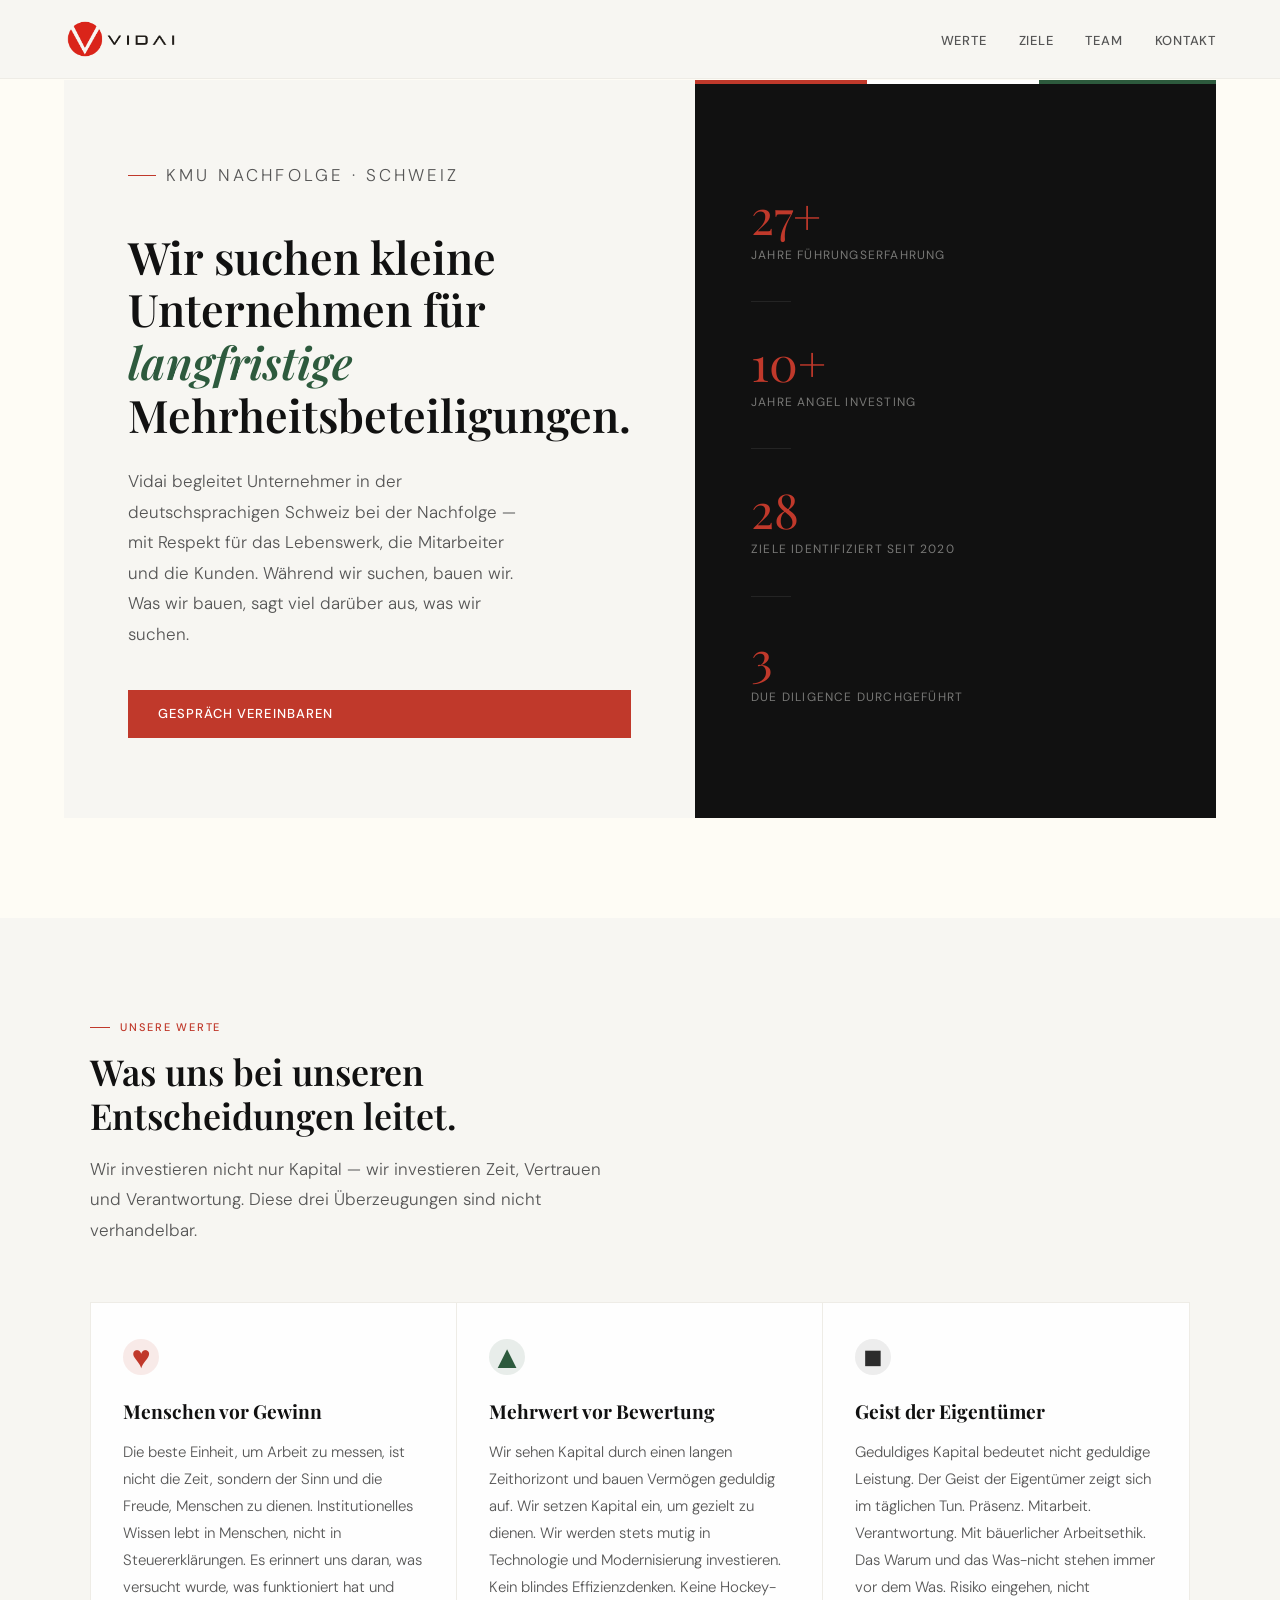
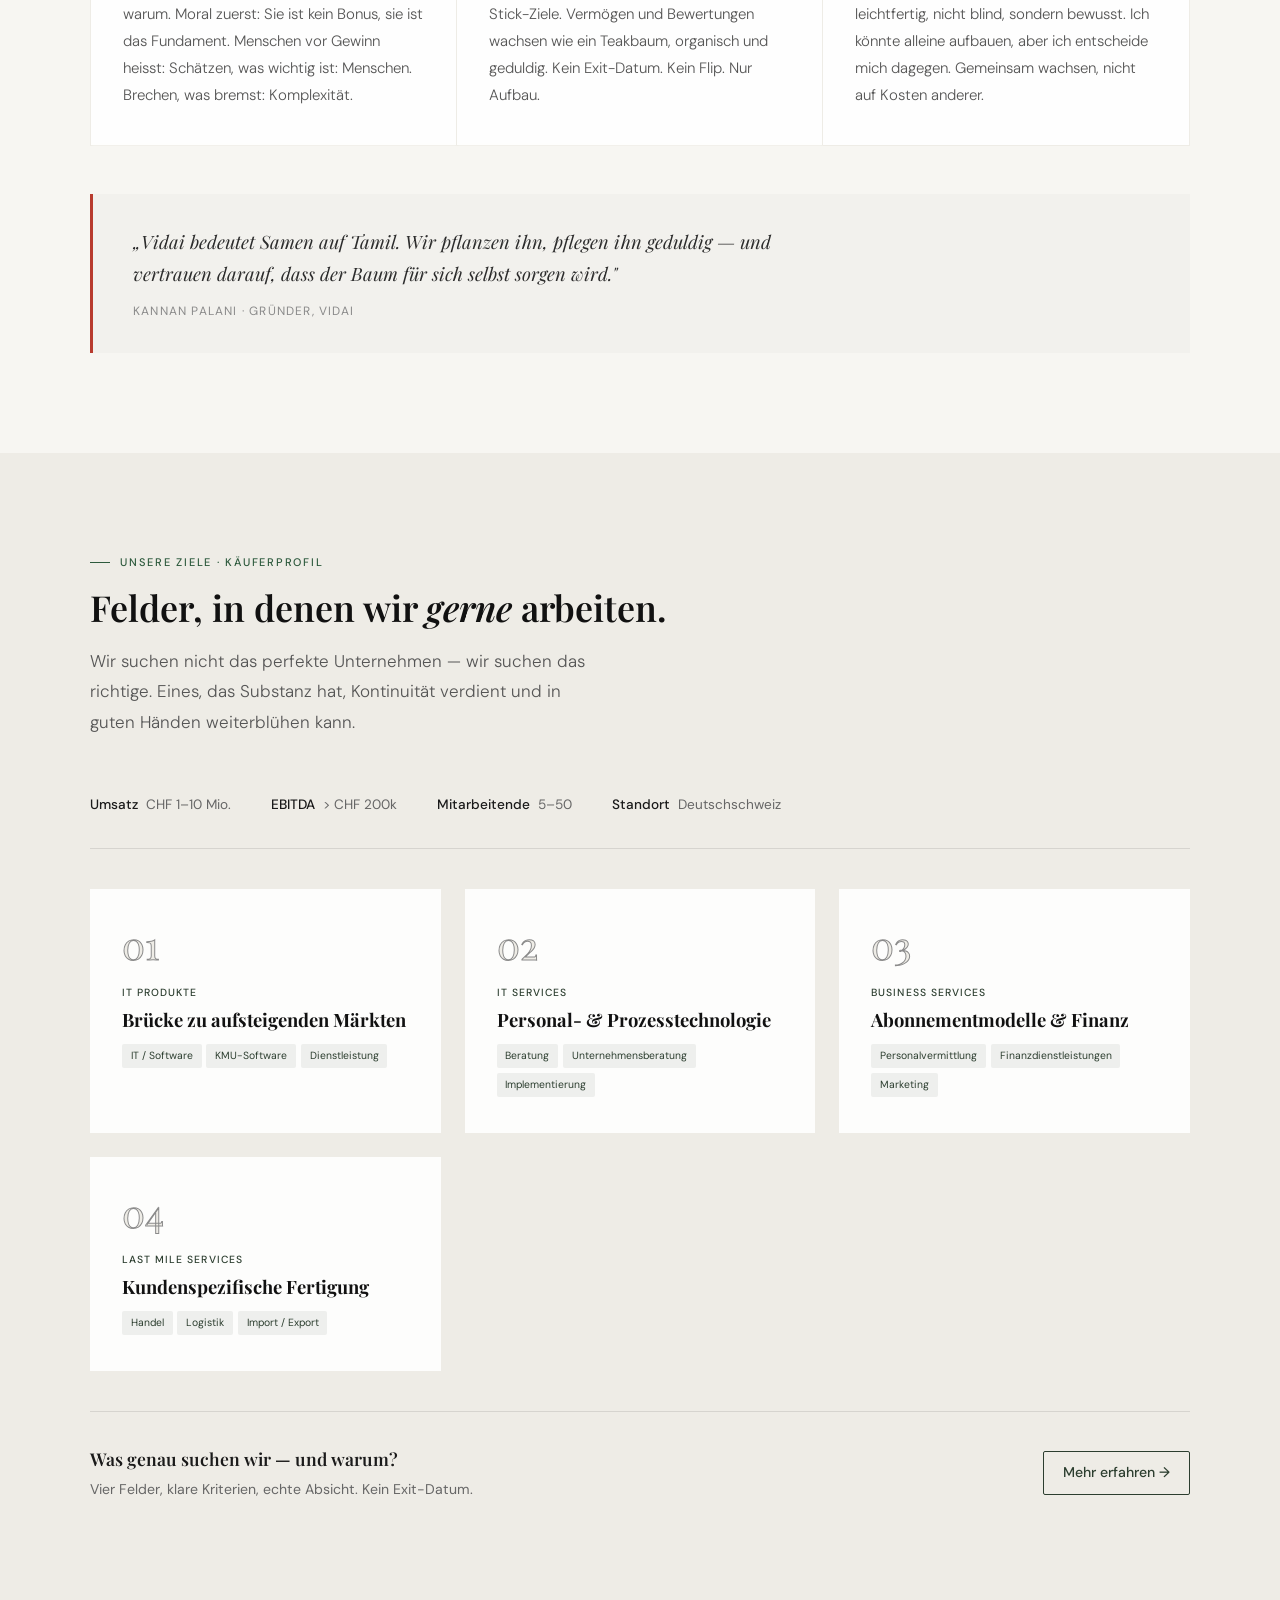
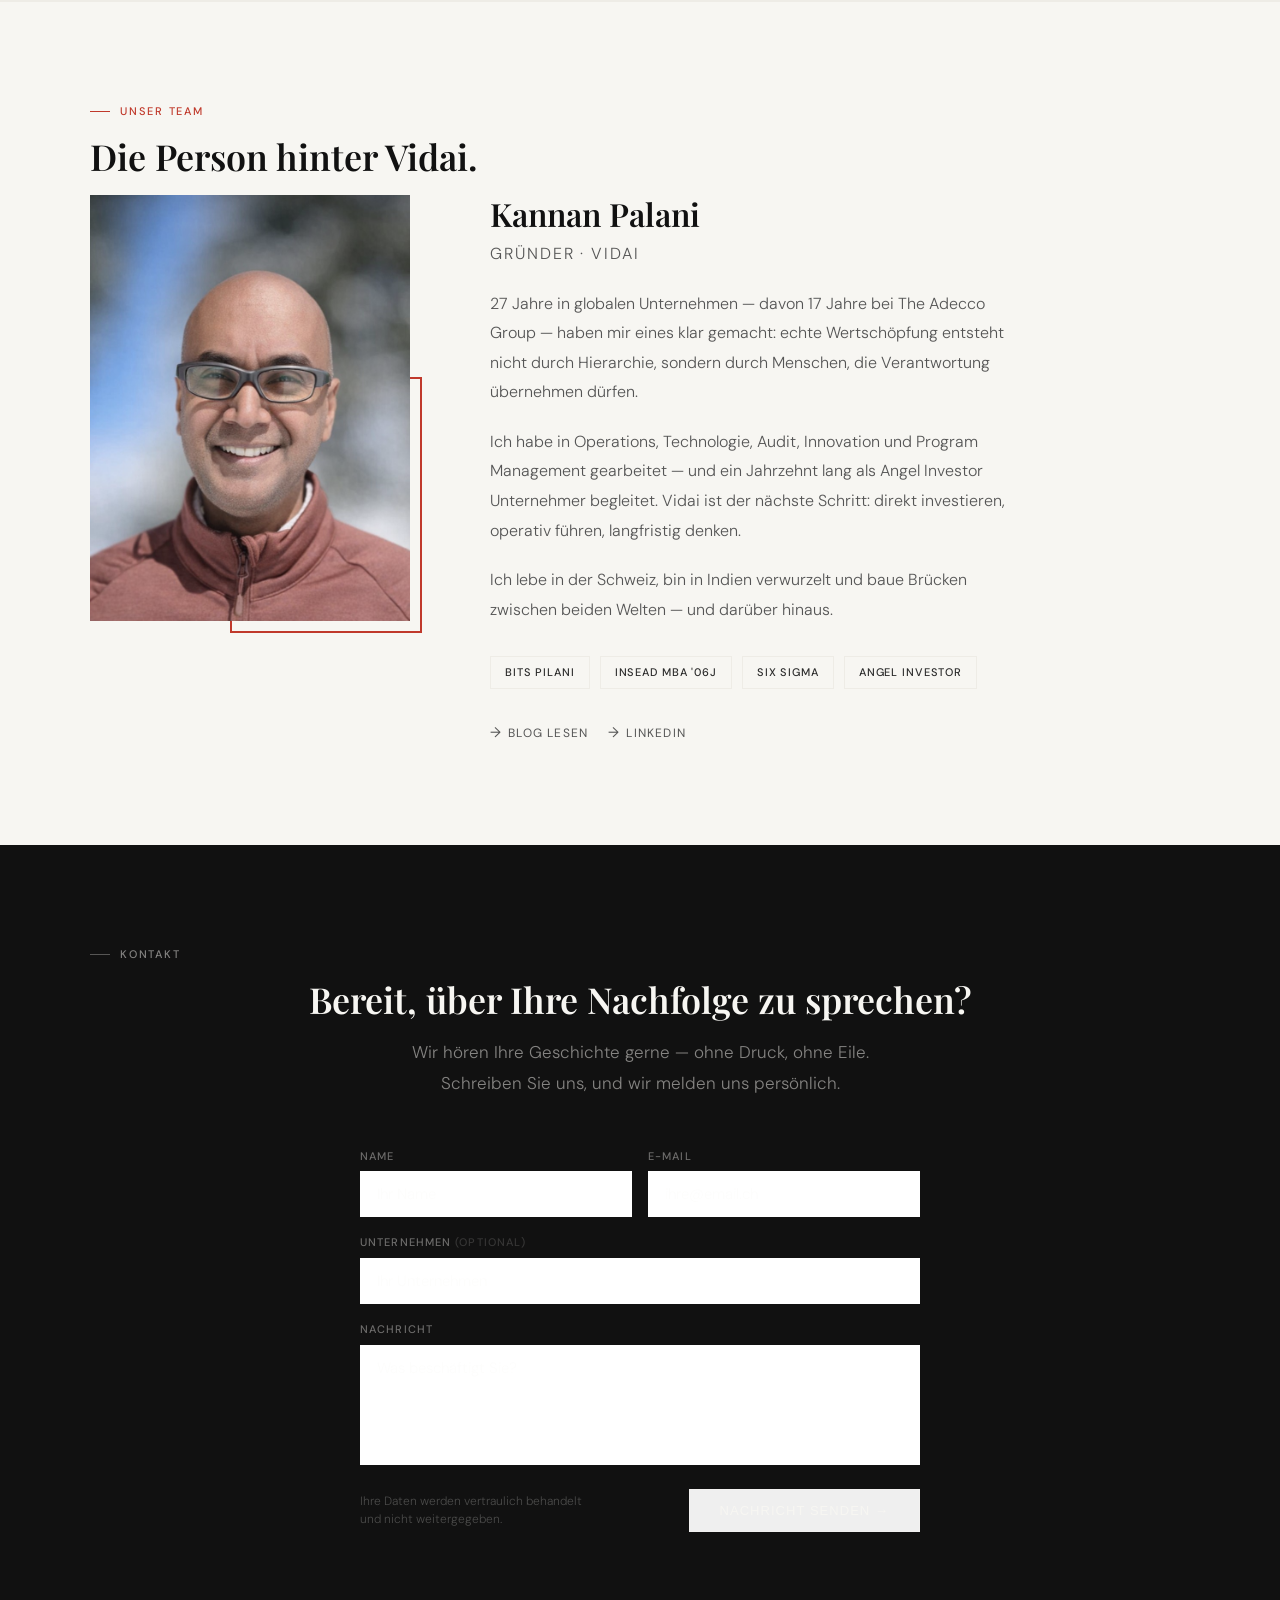
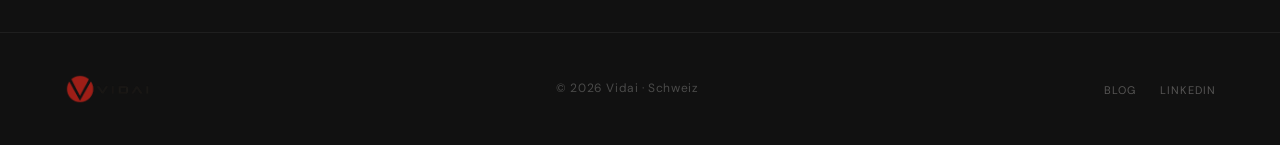
==== index.html @ d01bfe5e "Add files via upload" ====
<!DOCTYPE html>
<html lang="de">
<head>
  <meta charset="UTF-8" />
  <meta name="viewport" content="width=device-width, initial-scale=1.0" />
  <meta name="description" content="KMU Nachfolge Schweiz — Vidai begleitet Unternehmer bei der Nachfolgeregelung. Langfristig. Wertorientiert. Operativ." />
  <title>Vidai — KMU Nachfolge Schweiz</title>

<!-- Favicons -->
<link rel="apple-touch-icon" sizes="180x180" href="/apple-touch-icon.png">
<link rel="icon" type="image/png" sizes="32x32" href="/favicon-32x32.png">
<link rel="icon" type="image/png" sizes="16x16" href="/favicon-16x16.png">
<link rel="manifest" href="/site.webmanifest">

  
<!-- SEO -->
<meta name="robots" content="index, follow" />
<link rel="canonical" href="https://vidai.ch/" />

<!-- Open Graph -->
<meta property="og:title" content="Vidai — KMU Nachfolge Schweiz" />
<meta property="og:description" content="KMU Nachfolge Schweiz — Vidai begleitet Unternehmer bei der Nachfolgeregelung. Langfristig. Wertorientiert. Operativ." />
<meta property="og:url" content="https://vidai.ch/" />
<meta property="og:type" content="website" />
<meta property="og:image" content="https://vidai.ch/vidai-logo.png" />

<!-- JSON-LD -->
<script type="application/ld+json">
{
  "@context": "https://schema.org",
  "@graph": [
    {
      "@type": "ProfessionalService",
      "@id": "https://vidai.ch/#organization",
      "name": "Vidai",
      "alternateName": "Vidai KMU Nachfolge",
      "url": "https://vidai.ch",
      "logo": "https://vidai.ch/vidai-logo.png",
      "image": "https://vidai.ch/vidai-logo.png",
      "description": "Vidai begleitet Unternehmer in der deutschsprachigen Schweiz bei der Nachfolge — mit Respekt für das Lebenswerk, die Mitarbeiter und die Kunden. Langfristige Mehrheitsbeteiligungen. Kein Exit-Datum. Kein Flip.",
      "slogan": "KMU Nachfolge Schweiz — Langfristig. Wertorientiert. Operativ.",
      "foundingDate": "2020",
      "founder": {
        "@type": "Person",
        "@id": "https://www.kannan.ch/#person",
        "name": "Kannan Palani",
        "url": "https://www.kannan.ch",
        "image": "https://www.kannan.ch/Kannan.jpg",
        "jobTitle": "Gründer, Vidai",
        "sameAs": [
          "https://www.linkedin.com/in/pkanns/",
          "https://twitter.com/pkanns",
          "https://www.kannan.ch",
          "https://www.palani.ch"
        ]
      },
      "areaServed": {
        "@type": "Country",
        "name": "Schweiz",
        "sameAs": "https://www.wikidata.org/wiki/Q39"
      },
      "address": {
        "@type": "PostalAddress",
        "addressCountry": "CH",
        "addressRegion": "Schweiz"
      },
      "serviceType": [
        "KMU Nachfolge",
        "Nachfolgeregelung Schweiz",
        "Unternehmensverkauf",
        "Mehrheitsbeteiligung",
        "Due Diligence",
        "Angel Investing"
      ],
      "knowsAbout": [
        "KMU Nachfolge",
        "Nachfolgeregelung Schweiz",
        "Unternehmensverkauf",
        "Mehrheitsbeteiligung",
        "Brücke zu aufsteigenden Märkten",
        "Personal- und Prozesstechnologie",
        "Angel Investing",
        "Due Diligence"
      ],
      "inLanguage": "de",
      "sameAs": [
        "https://www.linkedin.com/in/pkanns/",
        "https://www.kannan.ch",
        "https://www.palani.ch"
      ]
    }
  ]
}
</script>

  <!-- Fonts -->
  <link href="https://fonts.googleapis.com/css2?family=Playfair+Display:ital,wght@0,400;0,600;1,400&family=DM+Sans:wght@300;400;500&display=swap" rel="stylesheet" />

  <!-- Modular CSS -->
  <link rel="stylesheet" href="assets/css/base.css" />
  <link rel="stylesheet" href="assets/css/nav.css" />
  <link rel="stylesheet" href="assets/css/hero.css" />
  <link rel="stylesheet" href="assets/css/werte.css" />
  <link rel="stylesheet" href="assets/css/ziele.css" />
  <link rel="stylesheet" href="assets/css/team.css" />
  <link rel="stylesheet" href="assets/css/kontakt.css" />
  <link rel="stylesheet" href="assets/css/footer.css" />
  <style>
    /* subtle inline enhancements to preserve the poetic tone */
    .werte-card p {
      transition: color 0.2s ease;
    }
    .werte-card:hover p {
      color: #2c3e2f;
    }
    .werte-quote {
      background: rgba(0,0,0,0.02);
      border-left: 3px solid #b83b2e;
    }
    @media (prefers-color-scheme: dark) {
      .werte-quote {
        background: rgba(255,255,255,0.03);
      }
    }
    /* ── Ziele v5 enhancements ── */
    .ziele-criteria {
      display: flex;
      flex-wrap: wrap;
      gap: 1.5rem 2.5rem;
      font-size: 0.85rem;
      color: #666;
      margin-bottom: 2.5rem;
      padding-bottom: 2rem;
      border-bottom: 0.5px solid rgba(0,0,0,0.1);
    }
    .ziele-criteria strong {
      color: #1a1a1a;
      font-weight: 500;
      margin-right: 0.25rem;
    }
    .ziel-sector {
      font-size: 0.65rem;
      font-weight: 500;
      letter-spacing: 0.1em;
      text-transform: uppercase;
      color: #2c3e2f;
      margin-bottom: 0.4rem;
    }
    .ziel-tags {
      display: flex;
      flex-wrap: wrap;
      gap: 0.3rem;
      margin-top: 0.75rem;
    }
    .ziel-tag {
      font-size: 0.65rem;
      background: rgba(44,62,47,0.07);
      color: #2c3e2f;
      padding: 0.2rem 0.55rem;
      border-radius: 2px;
    }
    .ziele-cta {
      display: flex;
      align-items: center;
      justify-content: space-between;
      flex-wrap: wrap;
      gap: 1.25rem;
      margin-top: 2.5rem;
      padding-top: 2rem;
      border-top: 0.5px solid rgba(0,0,0,0.1);
    }
    .ziele-cta h3 {
      font-family: 'Playfair Display', serif;
      font-size: 1.1rem;
      font-weight: 600;
      color: #1a1a1a;
      margin-bottom: 0.25rem;
    }
    .ziele-cta p {
      font-size: 0.88rem;
      color: #666;
      margin: 0;
    }
    .ziele-mehr {
      display: inline-flex;
      align-items: center;
      gap: 0.4rem;
      font-size: 0.88rem;
      font-weight: 500;
      color: #2c3e2f;
      border: 0.5px solid #2c3e2f;
      padding: 0.55rem 1.2rem;
      border-radius: 2px;
      text-decoration: none;
      white-space: nowrap;
      transition: background 0.15s, color 0.15s;
    }
    .ziele-mehr:hover {
      background: #2c3e2f;
      color: #fff;
    }
  </style>
</head>
<body>

  <!-- ── NAV ── -->
  <nav>
    <a href="#home" class="nav-logo">
      <img src="vidai-logo.png" alt="Vidai" />
    </a>
    <ul class="nav-links">
      <li><a href="#werte">Werte</a></li>
      <li><a href="#ziele">Ziele</a></li>
      <li><a href="#team">Team</a></li>
      <li><a href="#kontakt">Kontakt</a></li>
    </ul>
    <button class="nav-hamburger" aria-label="Menü öffnen">
      <span></span>
      <span></span>
      <span></span>
    </button>
  </nav>

  <!-- ── HERO ── -->
  <section id="home">
    <div class="hero-left">
      <p class="eyebrow fade-up">KMU Nachfolge · Schweiz</p>
      <h1 class="fade-up">
        Wir suchen kleine Unternehmen für
        <em>langfristige</em> Mehrheitsbeteiligungen.
      </h1>
      <p class="fade-up">
        Vidai begleitet Unternehmer in der deutschsprachigen Schweiz
        bei der Nachfolge — mit Respekt für das Lebenswerk,
        die Mitarbeiter und die Kunden. Während wir suchen, bauen wir. 
        Was wir bauen, sagt viel darüber aus, was wir suchen.

      </p>
      <a href="#kontakt" class="btn-primary fade-up">Gespräch vereinbaren</a>
    </div>
    <div class="hero-right">
      <div class="stat-row">
        <div class="stat-item fade-up">
          <div class="stat-num">27+</div>
          <div class="stat-label">Jahre Führungserfahrung</div>
        </div>
        <div class="stat-divider"></div>
        <div class="stat-item fade-up">
          <div class="stat-num">10+</div>
          <div class="stat-label">Jahre Angel Investing</div>
        </div>
        <div class="stat-divider"></div>
        <div class="stat-item fade-up">
          <div class="stat-num">28</div>
          <div class="stat-label">Ziele identifiziert seit 2020</div>
        </div>
        <div class="stat-divider"></div>
        <div class="stat-item fade-up">
          <div class="stat-num">3</div>
          <div class="stat-label">Due Diligence durchgeführt</div>
        </div>
      </div>
    </div>
  </section>

  <!-- ── WERTE (v2: new poetic text integrated) ── -->
  <section id="werte">
    <div class="section-inner">
      <p class="s-label red fade-up">Unsere Werte</p>
      <h2 class="s-title fade-up">Was uns bei unseren<br/>Entscheidungen leitet.</h2>
      <p class="s-sub fade-up">
        Wir investieren nicht nur Kapital — wir investieren Zeit,
        Vertrauen und Verantwortung. Diese drei Überzeugungen
        sind nicht verhandelbar.
      </p>
      <div class="werte-grid">

        <!-- Menschen vor Gewinn (neuer Text, länger, atmosphärisch) -->
        <div class="werte-card fade-up">
          <div class="werte-icon red">&#9829;</div>
          <h3>Menschen vor Gewinn</h3>
          <p>
            Die beste Einheit, um Arbeit zu messen, ist nicht die Zeit, sondern der Sinn und die Freude, Menschen zu dienen.
            Institutionelles Wissen lebt in Menschen, nicht in Steuererklärungen. Es erinnert uns daran, was versucht wurde,
            was funktioniert hat und warum. Moral zuerst: Sie ist kein Bonus, sie ist das Fundament.
            Menschen vor Gewinn heisst: Schätzen, was wichtig ist: Menschen. Brechen, was bremst: Komplexität.
          </p>
        </div>

        <!-- Mehrwert vor Bewertung (neuer poetischer Inhalt) -->
        <div class="werte-card fade-up">
          <div class="werte-icon green">&#9650;</div>
          <h3>Mehrwert vor Bewertung</h3>
          <p>
            Wir sehen Kapital durch einen langen Zeithorizont und bauen Vermögen geduldig auf. Wir setzen Kapital ein,
            um gezielt zu dienen. Wir werden stets mutig in Technologie und Modernisierung investieren.
            Kein blindes Effizienzdenken. Keine Hockey-Stick-Ziele. Vermögen und Bewertungen wachsen wie ein Teakbaum,
            organisch und geduldig. Kein Exit-Datum. Kein Flip. Nur Aufbau.
          </p>
        </div>

        <!-- Geist der Eigentümer (neuer Text, Metapher vom Bauern / Jahreszeiten) -->
        <div class="werte-card fade-up">
          <div class="werte-icon dark">&#9632;</div>
          <h3>Geist der Eigentümer</h3>
          <p>
            Geduldiges Kapital bedeutet nicht geduldige Leistung.
            Der Geist der Eigentümer zeigt sich im täglichen Tun. Präsenz. Mitarbeit. Verantwortung. Mit bäuerlicher Arbeitsethik.
            Das Warum und das Was-nicht stehen immer vor dem Was. Risiko eingehen, nicht leichtfertig, nicht blind, sondern bewusst.
            Ich könnte alleine aufbauen, aber ich entscheide mich dagegen. Gemeinsam wachsen, nicht auf Kosten anderer.
          </p>
        </div>

      </div>

      <blockquote class="werte-quote fade-up">
        <p>
          „Vidai bedeutet Samen auf Tamil. Wir pflanzen ihn,
          pflegen ihn geduldig — und vertrauen darauf, dass
          der Baum für sich selbst sorgen wird."
        </p>
        <cite>Kannan Palani · Gründer, Vidai</cite>
      </blockquote>
    </div>
  </section>

  <!-- ── ZIELE ── -->
  <section id="ziele">
    <div class="section-inner">
      <p class="s-label green fade-up">Unsere Ziele · Käuferprofil</p>
      <h2 class="s-title fade-up">Felder, in denen wir <em>gerne</em> arbeiten.</h2>
      <p class="s-sub fade-up">
        Wir suchen nicht das perfekte Unternehmen — wir suchen das richtige.
        Eines, das Substanz hat, Kontinuität verdient und in guten Händen weiterblühen kann.
      </p>

      <!-- Criteria strip -->
      <div class="ziele-criteria fade-up">
        <span><strong>Umsatz</strong> CHF 1–10 Mio.</span>
        <span><strong>EBITDA</strong> &gt; CHF 200k</span>
        <span><strong>Mitarbeitende</strong> 5–50</span>
        <span><strong>Standort</strong> Deutschschweiz</span>
      </div>

      <!-- Four field cards -->
      <div class="ziele-grid">
        <div class="ziel-card fade-up">
          <div class="ziel-num">01</div>
          <div class="ziel-sector">IT Produkte</div>
          <h3>Brücke zu aufsteigenden Märkten</h3>
          <div class="ziel-tags">
            <span class="ziel-tag">IT / Software</span>
            <span class="ziel-tag">KMU-Software</span>
            <span class="ziel-tag">Dienstleistung</span>
          </div>
        </div>
        <div class="ziel-card fade-up">
          <div class="ziel-num">02</div>
          <div class="ziel-sector">IT Services</div>
          <h3>Personal- &amp; Prozesstechnologie</h3>
          <div class="ziel-tags">
            <span class="ziel-tag">Beratung</span>
            <span class="ziel-tag">Unternehmensberatung</span>
            <span class="ziel-tag">Implementierung</span>
          </div>
        </div>
        <div class="ziel-card fade-up">
          <div class="ziel-num">03</div>
          <div class="ziel-sector">Business Services</div>
          <h3>Abonnementmodelle &amp; Finanz</h3>
          <div class="ziel-tags">
            <span class="ziel-tag">Personalvermittlung</span>
            <span class="ziel-tag">Finanzdienstleistungen</span>
            <span class="ziel-tag">Marketing</span>
          </div>
        </div>
        <div class="ziel-card fade-up">
          <div class="ziel-num">04</div>
          <div class="ziel-sector">Last Mile Services</div>
          <h3>Kundenspezifische Fertigung</h3>
          <div class="ziel-tags">
            <span class="ziel-tag">Handel</span>
            <span class="ziel-tag">Logistik</span>
            <span class="ziel-tag">Import / Export</span>
          </div>
        </div>
      </div>

      <!-- Teaser CTA -->
      <div class="ziele-cta fade-up">
        <div>
          <h3>Was genau suchen wir — und warum?</h3>
          <p>Vier Felder, klare Kriterien, echte Absicht. Kein Exit-Datum.</p>
        </div>
        <a href="ziele_v5.html" class="ziele-mehr">Mehr erfahren →</a>
      </div>

    </div>
  </section>

  <!-- ── TEAM ── -->
  <section id="team">
    <div class="section-inner">
      <p class="s-label red fade-up">Unser Team</p>
      <h2 class="s-title fade-up">Die Person hinter Vidai.</h2>
      <div class="team-grid">

      <div class="team-portrait fade-up">
      <img src="Kannan Palani.jpg" alt="Kannan Palani" />
      </div>

        <div class="team-bio fade-up">
          <h3 class="team-name">Kannan Palani</h3>
          <p class="team-role">Gründer · Vidai</p>
          <p>
            27 Jahre in globalen Unternehmen — davon 17 Jahre bei
            The Adecco Group — haben mir eines klar gemacht:
            echte Wertschöpfung entsteht nicht durch Hierarchie,
            sondern durch Menschen, die Verantwortung übernehmen dürfen.
          </p>
          <p>
            Ich habe in Operations, Technologie, Audit, Innovation und
            Program Management gearbeitet — und ein Jahrzehnt lang
            als Angel Investor Unternehmer begleitet. Vidai ist der
            nächste Schritt: direkt investieren, operativ führen,
            langfristig denken.
          </p>
          <p>
            Ich lebe in der Schweiz, bin in Indien verwurzelt und
            baue Brücken zwischen beiden Welten — und darüber hinaus.
          </p>

          <div class="team-creds">
            <span class="team-cred">BITS Pilani</span>
            <span class="team-cred">INSEAD MBA '06J</span>
            <span class="team-cred">Six Sigma</span>
            <span class="team-cred">Angel Investor</span>
          </div>

          <div class="team-links">
            <a href="https://www.palani.ch/blog" target="_blank" rel="noopener">Blog lesen</a>
            <a href="https://www.linkedin.com/in/pkanns/" target="_blank" rel="noopener">LinkedIn</a>
          </div>
        </div>

      </div>
    </div>
  </section>

  <!-- ── KONTAKT ── -->
  <section id="kontakt">
    <div class="section-inner">
      <p class="s-label white fade-up">Kontakt</p>
      <h2 class="s-title fade-up">Bereit, über Ihre Nachfolge zu sprechen?</h2>
      <p class="s-sub fade-up">
        Wir hören Ihre Geschichte gerne — ohne Druck, ohne Eile.
        Schreiben Sie uns, und wir melden uns persönlich.
      </p>

      <form class="kontakt-form fade-up" id="kontakt-form" novalidate>
        <div class="form-row">
          <div class="form-field">
            <label for="name">Name</label>
            <input type="text" id="name" name="name" placeholder="Ihr Name" required />
          </div>
          <div class="form-field">
            <label for="email">E-Mail</label>
            <input type="email" id="email" name="email" placeholder="ihre@email.ch" required />
          </div>
        </div>
        <div class="form-field">
          <label for="company">Unternehmen <span style="opacity:0.4">(optional)</span></label>
          <input type="text" id="company" name="company" placeholder="Ihr Unternehmen" />
        </div>
        <div class="form-field">
          <label for="message">Nachricht</label>
          <textarea id="message" name="message" placeholder="Was beschäftigt Sie?" required></textarea>
        </div>
        <div class="form-submit">
          <p class="form-note">
            Ihre Daten werden vertraulich behandelt und nicht weitergegeben.
          </p>
          <button type="submit" class="btn-white">Nachricht senden →</button>
        </div>
      </form>

      <div class="form-success" id="form-success">
        <p>Vielen Dank — wir melden uns bald persönlich bei Ihnen.</p>
      </div>
    </div>
  </section>

  <!-- ── FOOTER ── -->
  <footer>
    <a href="#home" class="footer-logo">
      <img src="vidai-logo.png" alt="Vidai" />
    </a>
    <p class="footer-copy">© 2026 Vidai · Schweiz</p>
    <ul class="footer-links">
      <li><a href="https://www.palani.ch/blog" target="_blank" rel="noopener">Blog</a></li>
      <li><a href="https://www.linkedin.com/in/pkanns/" target="_blank" rel="noopener">LinkedIn</a></li>
    </ul>
  </footer>

  <!-- Modular JS (keeping original references — they work with the new content) -->
  <script src="assets/js/nav.js"></script>
  <script src="assets/js/animations.js"></script>
  
  <!-- Simple inline polyfill for potential form submission simulation (avoids page reload for demo) -->
  <script>
    (function() {
      const form = document.getElementById('kontakt-form');
      const successDiv = document.getElementById('form-success');
      if (form && successDiv) {
        form.addEventListener('submit', function(e) {
          e.preventDefault();
          // simple validation
          const name = document.getElementById('name');
          const email = document.getElementById('email');
          const message = document.getElementById('message');
          if (name.value.trim() === '' || email.value.trim() === '' || message.value.trim() === '') {
            alert('Bitte füllen Sie Name, E-Mail und Nachricht aus.');
            return;
          }
          if (!email.value.includes('@')) {
            alert('Bitte eine gültige E-Mail Adresse eingeben.');
            return;
          }
          // simulate success
          form.style.display = 'none';
          successDiv.style.display = 'block';
          successDiv.scrollIntoView({ behavior: 'smooth', block: 'center' });
          // optional: reset after 8 seconds but not needed
        });
      }
      // hamburger nav toggle simulation (ensures mobile menu works if external js fails)
      const hamburger = document.querySelector('.nav-hamburger');
      const navLinks = document.querySelector('.nav-links');
      if (hamburger && navLinks) {
        hamburger.addEventListener('click', () => {
          navLinks.classList.toggle('active');
          hamburger.classList.toggle('active');
        });
      }
      // smooth scroll for all anchor links with #
      document.querySelectorAll('a[href^="#"]').forEach(anchor => {
        anchor.addEventListener('click', function(e) {
          const targetId = this.getAttribute('href');
          if (targetId === '#') return;
          const targetElement = document.querySelector(targetId);
          if (targetElement) {
            e.preventDefault();
            targetElement.scrollIntoView({ behavior: 'smooth' });
            // close mobile menu after click
            if (navLinks && navLinks.classList.contains('active')) {
              navLinks.classList.remove('active');
              if (hamburger) hamburger.classList.remove('active');
            }
          }
        });
      });
      // optional fade-up observer for scroll animations (enhances base CSS)
      const fadeElements = document.querySelectorAll('.fade-up');
      if ('IntersectionObserver' in window) {
        const observer = new IntersectionObserver((entries) => {
          entries.forEach(entry => {
            if (entry.isIntersecting) {
              entry.target.classList.add('visible');
              observer.unobserve(entry.target);
            }
          });
        }, { threshold: 0.15, rootMargin: '0px 0px -40px 0px' });
        fadeElements.forEach(el => observer.observe(el));
      } else {
        // fallback: make all visible
        fadeElements.forEach(el => el.classList.add('visible'));
      }
    })();
  </script>
  <style>
    /* ensure fade-up CSS exists if not provided by modular styles */
    .fade-up {
      opacity: 0;
      transform: translateY(24px);
      transition: opacity 0.7s cubic-bezier(0.2, 0.9, 0.3, 1), transform 0.7s cubic-bezier(0.2, 0.9, 0.3, 1);
    }
    .fade-up.visible {
      opacity: 1;
      transform: translateY(0);
    }
    /* mobile menu base (minimal fallback) */
    @media (max-width: 768px) {
      .nav-links {
        position: fixed;
        top: 70px;
        left: 0;
        width: 100%;
        background: #fff;
        backdrop-filter: blur(12px);
        background-color: rgba(255, 255, 245, 0.98);
        flex-direction: column;
        align-items: center;
        padding: 2rem 1rem;
        gap: 1.5rem;
        transform: translateX(100%);
        transition: transform 0.3s ease;
        z-index: 999;
        box-shadow: 0 10px 20px rgba(0,0,0,0.05);
      }
      .nav-links.active {
        transform: translateX(0);
      }
      .nav-hamburger {
        display: flex;
        flex-direction: column;
        justify-content: space-between;
        width: 28px;
        height: 22px;
        background: transparent;
        border: none;
        cursor: pointer;
      }
      .nav-hamburger span {
        width: 100%;
        height: 2px;
        background-color: #2c3e2f;
        transition: all 0.2s;
      }
      .nav-hamburger.active span:nth-child(1) {
        transform: rotate(45deg) translate(6px, 7px);
      }
      .nav-hamburger.active span:nth-child(2) {
        opacity: 0;
      }
      .nav-hamburger.active span:nth-child(3) {
        transform: rotate(-45deg) translate(6px, -7px);
      }
    }
    @media (min-width: 769px) {
      .nav-hamburger {
        display: none;
      }
    }
    /* basic styling for form success visibility */
    .form-success {
      display: none;
      text-align: center;
      background: #eef4e8;
      padding: 2rem;
      border-radius: 24px;
      color: #1e3a2f;
      font-weight: 500;
      margin-top: 1.5rem;
    }
    /* ensure consistent bg & cards */
    body {
      background-color: #fefcf5;
      scroll-behavior: smooth;
    }
    .werte-card, .ziel-card {
      background: #ffffffdd;
      backdrop-filter: blur(2px);
    }
    .kontakt-form input, .kontakt-form textarea {
      background: white;
    }
    .werte-icon.red, .werte-icon.green, .werte-icon.dark {
      font-size: 2rem;
      line-height: 1;
    }
  </style>
</body>
</html>
---- assets/css/base.css ----
/* ============================================================
   BASE.CSS — Design tokens, reset, typography
   Vidai AG · vidai.ch
   ============================================================ */

*, *::before, *::after {
  box-sizing: border-box;
  margin: 0;
  padding: 0;
}

/* ── TOKENS ── */
:root {
  /* Brand colours */
  --red:          #c0392b;
  --red-dark:     #8b1a10;
  --green:        #2d5a3d;
  --green-light:  #3d7a52;
  --black:        #111111;
  --charcoal:     #2c2c2c;
  --mid:          #555555;
  --stone:        #8a8a8a;
  --light:        #eeece6;
  --white:        #f7f6f2;

  /* Spacing */
  --pad:          100px 64px;
  --pad-mobile:   60px 24px;

  /* Typography */
  --font-display: 'Playfair Display', serif;
  --font-body:    'DM Sans', sans-serif;

  /* Transitions */
  --ease:         0.2s ease;
}

/* ── RESET ── */
html {
  scroll-behavior: smooth;
  -webkit-font-smoothing: antialiased;
}

body {
  font-family: var(--font-body);
  background: var(--white);
  color: var(--black);
  font-size: 17px;
  line-height: 1.7;
}

img {
  display: block;
  max-width: 100%;
}

a {
  color: inherit;
}

/* ── SECTION BASE ── */
section {
  padding: var(--pad);
}

.section-inner {
  max-width: 1100px;
  margin: 0 auto;
}

/* ── SHARED LABELS ── */
.s-label {
  font-size: 11px;
  letter-spacing: 0.16em;
  text-transform: uppercase;
  font-weight: 500;
  margin-bottom: 14px;
  display: flex;
  align-items: center;
  gap: 10px;
}

.s-label::before {
  content: '';
  display: inline-block;
  width: 20px;
  height: 1px;
}

.s-label.red        { color: var(--red); }
.s-label.red::before { background: var(--red); }
.s-label.green        { color: var(--green); }
.s-label.green::before { background: var(--green); }
.s-label.white        { color: rgba(247,246,242,0.5); }
.s-label.white::before { background: rgba(247,246,242,0.3); }

/* ── SHARED TITLES ── */
.s-title {
  font-family: var(--font-display);
  font-size: clamp(1.8rem, 2.8vw, 2.6rem);
  font-weight: 600;
  line-height: 1.22;
  margin-bottom: 16px;
}

.s-sub {
  font-size: 17px;
  font-weight: 300;
  color: var(--mid);
  max-width: 520px;
  margin-bottom: 56px;
  line-height: 1.8;
}

/* ── BUTTONS ── */
.btn-primary {
  display: inline-block;
  padding: 13px 30px;
  background: var(--red);
  color: #fff;
  text-decoration: none;
  font-size: 13px;
  font-weight: 500;
  letter-spacing: 0.08em;
  text-transform: uppercase;
  transition: background var(--ease), transform var(--ease);
}

.btn-primary:hover {
  background: var(--red-dark);
  transform: translateY(-2px);
}

.btn-white {
  display: inline-block;
  padding: 13px 30px;
  border: 1px solid rgba(247,246,242,0.3);
  color: var(--white);
  text-decoration: none;
  font-size: 13px;
  font-weight: 500;
  letter-spacing: 0.08em;
  text-transform: uppercase;
  transition: background var(--ease), border-color var(--ease);
}

.btn-white:hover {
  background: rgba(247,246,242,0.08);
  border-color: rgba(247,246,242,0.6);
}

/* ── FADE-UP ANIMATION ── */
.fade-up {
  opacity: 0;
  transform: translateY(22px);
  transition: opacity 0.55s ease, transform 0.55s ease;
}

.fade-up.visible {
  opacity: 1;
  transform: none;
}

/* ── RESPONSIVE ── */
@media (max-width: 768px) {
  section {
    padding: var(--pad-mobile);
  }

  .s-sub {
    margin-bottom: 36px;
  }
}
---- assets/css/nav.css ----
/* ============================================================
   NAV.CSS — Fixed navigation
   Vidai AG · vidai.ch
   ============================================================ */

nav {
  position: fixed;
  top: 0; left: 0; right: 0;
  z-index: 100;
  display: flex;
  align-items: center;
  justify-content: space-between;
  padding: 18px 64px;
  background: rgba(247,246,242,0.93);
  backdrop-filter: blur(12px);
  border-bottom: 1px solid var(--light);
  transition: box-shadow var(--ease);
}

nav.scrolled {
  box-shadow: 0 2px 20px rgba(0,0,0,0.06);
}

.nav-logo img {
  height: 42px;
  display: block;
}

.nav-links {
  display: flex;
  gap: 32px;
  list-style: none;
}

.nav-links a {
  text-decoration: none;
  color: var(--mid);
  font-size: 13px;
  font-weight: 500;
  letter-spacing: 0.06em;
  text-transform: uppercase;
  transition: color var(--ease);
  position: relative;
}

.nav-links a::after {
  content: '';
  position: absolute;
  bottom: -3px; left: 0;
  width: 0; height: 1px;
  background: var(--red);
  transition: width var(--ease);
}

.nav-links a:hover {
  color: var(--red);
}

.nav-links a:hover::after {
  width: 100%;
}

/* ── HAMBURGER (mobile) ── */
.nav-hamburger {
  display: none;
  flex-direction: column;
  gap: 5px;
  cursor: pointer;
  background: none;
  border: none;
  padding: 4px;
}

.nav-hamburger span {
  display: block;
  width: 24px;
  height: 1.5px;
  background: var(--black);
  transition: transform var(--ease), opacity var(--ease);
}

.nav-hamburger.open span:nth-child(1) {
  transform: translateY(6.5px) rotate(45deg);
}
.nav-hamburger.open span:nth-child(2) {
  opacity: 0;
}
.nav-hamburger.open span:nth-child(3) {
  transform: translateY(-6.5px) rotate(-45deg);
}

/* ── MOBILE NAV ── */
@media (max-width: 768px) {
  nav {
    padding: 16px 24px;
  }

  .nav-hamburger {
    display: flex;
  }

  .nav-links {
    display: none;
    position: fixed;
    top: 72px; left: 0; right: 0;
    background: var(--white);
    flex-direction: column;
    gap: 0;
    border-bottom: 1px solid var(--light);
    padding: 8px 0;
  }

  .nav-links.open {
    display: flex;
  }

  .nav-links a {
    display: block;
    padding: 14px 24px;
    font-size: 14px;
  }

  .nav-links a::after {
    display: none;
  }
}
---- assets/css/hero.css ----
/* ============================================================
   HERO.CSS — Full-height hero section
   Vidai AG · vidai.ch
   ============================================================ */

#home {
  min-height: 100vh;
  display: grid;
  grid-template-columns: 1fr 1fr;
  padding-top: 80px;
}

/* ── LEFT PANEL ── */
.hero-left {
  background: var(--white);
  display: flex;
  flex-direction: column;
  justify-content: center;
  padding: 80px 64px;
}

.eyebrow {
  font-size: 11px;
  letter-spacing: 0.18em;
  text-transform: uppercase;
  color: var(--red);
  font-weight: 500;
  margin-bottom: 20px;
  display: flex;
  align-items: center;
  gap: 10px;
}

.eyebrow::before {
  content: '';
  display: inline-block;
  width: 28px;
  height: 1px;
  background: var(--red);
}

.hero-left h1 {
  font-family: var(--font-display);
  font-size: clamp(2.2rem, 3.5vw, 3.4rem);
  font-weight: 600;
  line-height: 1.18;
  color: var(--black);
  margin-bottom: 24px;
}

.hero-left h1 em {
  font-style: italic;
  color: var(--green);
}

.hero-left p {
  font-size: 17px;
  color: var(--mid);
  font-weight: 300;
  max-width: 400px;
  margin-bottom: 40px;
  line-height: 1.8;
}

/* ── RIGHT PANEL ── */
.hero-right {
  background: var(--black);
  display: flex;
  flex-direction: column;
  justify-content: center;
  padding: 80px 56px;
  position: relative;
  overflow: hidden;
}

/* Flag stripe — Switzerland · India · Latin America */
.hero-right::before {
  content: '';
  position: absolute;
  top: 0; left: 0; right: 0;
  height: 4px;
  background: linear-gradient(90deg,
    var(--red) 33%,
    #fff 33% 66%,
    var(--green) 66%
  );
}

/* ── STATS ── */
.stat-row {
  display: flex;
  flex-direction: column;
  gap: 36px;
}

.stat-num {
  font-family: var(--font-display);
  font-size: 3rem;
  color: var(--red);
  line-height: 1;
}

.stat-label {
  font-size: 12px;
  letter-spacing: 0.1em;
  text-transform: uppercase;
  color: rgba(247,246,242,0.45);
  margin-top: 6px;
}

.stat-divider {
  width: 40px;
  height: 1px;
  background: rgba(255,255,255,0.08);
}

/* ── RESPONSIVE ── */
@media (max-width: 900px) {
  #home {
    grid-template-columns: 1fr;
    min-height: auto;
  }

  .hero-left {
    padding: 80px 24px 60px;
  }

  .hero-right {
    padding: 60px 24px;
  }
}
---- assets/css/werte.css ----
/* ============================================================
   WERTE.CSS — Unsere Werte section
   Vidai AG · vidai.ch
   ============================================================ */

#werte {
  background: var(--white);
}

.werte-grid {
  display: grid;
  grid-template-columns: repeat(3, 1fr);
  gap: 0;
  border: 1px solid var(--light);
}

.werte-card {
  padding: 36px 32px;
  border-right: 1px solid var(--light);
  transition: background var(--ease);
}

.werte-card:last-child {
  border-right: none;
}

.werte-card:hover {
  background: #f0ece4;
}

.werte-icon {
  width: 36px;
  height: 36px;
  border-radius: 50%;
  display: flex;
  align-items: center;
  justify-content: center;
  font-size: 16px;
  margin-bottom: 20px;
}

.werte-icon.red   { background: rgba(192,57,43,0.1);  color: var(--red); }
.werte-icon.green { background: rgba(45,90,61,0.1);   color: var(--green); }
.werte-icon.dark  { background: rgba(17,17,17,0.07);  color: var(--charcoal); }

.werte-card h3 {
  font-family: var(--font-display);
  font-size: 1.2rem;
  color: var(--black);
  margin-bottom: 12px;
}

.werte-card p {
  font-size: 15px;
  color: var(--mid);
  font-weight: 300;
  line-height: 1.8;
}

/* ── QUOTE STRIP ── */
.werte-quote {
  margin-top: 48px;
  padding: 32px 40px;
  border-left: 3px solid var(--red);
  background: #f7f5ef;
}

.werte-quote p {
  font-family: var(--font-display);
  font-size: 1.15rem;
  font-style: italic;
  color: var(--charcoal);
  line-height: 1.7;
  max-width: 680px;
}

.werte-quote cite {
  display: block;
  margin-top: 12px;
  font-size: 12px;
  letter-spacing: 0.1em;
  text-transform: uppercase;
  color: var(--stone);
  font-style: normal;
}

/* ── RESPONSIVE ── */
@media (max-width: 768px) {
  .werte-grid {
    grid-template-columns: 1fr;
  }

  .werte-card {
    border-right: none;
    border-bottom: 1px solid var(--light);
  }

  .werte-card:last-child {
    border-bottom: none;
  }

  .werte-quote {
    padding: 24px;
  }
}
---- assets/css/ziele.css ----
/* ============================================================
   ZIELE.CSS — Unsere Ziele section
   Vidai AG · vidai.ch
   ============================================================ */

#ziele {
  background: var(--light);
}

.ziele-grid {
  display: grid;
  grid-template-columns: repeat(3, 1fr);
  gap: 24px;
}

.ziel-card {
  background: var(--white);
  padding: 36px 32px;
  transition: transform var(--ease), box-shadow var(--ease);
}

.ziel-card:hover {
  transform: translateY(-4px);
  box-shadow: 0 12px 40px rgba(0,0,0,0.07);
}

.ziel-num {
  font-family: var(--font-display);
  font-size: 2.4rem;
  color: var(--light);
  line-height: 1;
  margin-bottom: 20px;
  -webkit-text-stroke: 1px var(--stone);
}

.ziel-card h3 {
  font-family: var(--font-display);
  font-size: 1.15rem;
  color: var(--black);
  margin-bottom: 12px;
  line-height: 1.3;
}

.ziel-card p {
  font-size: 15px;
  color: var(--mid);
  font-weight: 300;
  line-height: 1.8;
}

/* ── RESPONSIVE ── */
@media (max-width: 768px) {
  .ziele-grid {
    grid-template-columns: 1fr;
    gap: 16px;
  }
}
---- assets/css/team.css ----
/* ============================================================
   TEAM.CSS — Unser Team section
   Vidai AG · vidai.ch
   ============================================================ */

#team {
  background: var(--white);
}

.team-grid {
  display: grid;
  grid-template-columns: 320px 1fr;
  gap: 80px;
  align-items: start;
}

/* ── PORTRAIT ── */
.team-portrait {
  position: relative;
}

.team-portrait img {
  width: 100%;
  aspect-ratio: 3/4;
  object-fit: cover;
  filter: grayscale(20%);
}

.team-portrait::after {
  content: '';
  position: absolute;
  bottom: -12px;
  right: -12px;
  width: 60%;
  height: 60%;
  border: 2px solid var(--red);
  z-index: -1;
}

/* ── BIO ── */
.team-bio {}

.team-name {
  font-family: var(--font-display);
  font-size: clamp(1.8rem, 2.5vw, 2.4rem);
  font-weight: 600;
  line-height: 1.2;
  margin-bottom: 6px;
}

.team-role {
  font-size: 12px;
  letter-spacing: 0.12em;
  text-transform: uppercase;
  color: var(--red);
  font-weight: 500;
  margin-bottom: 28px;
}

.team-bio p {
  font-size: 16px;
  color: var(--mid);
  font-weight: 300;
  line-height: 1.85;
  margin-bottom: 20px;
  max-width: 540px;
}

/* ── CREDENTIALS ── */
.team-creds {
  display: flex;
  flex-wrap: wrap;
  gap: 10px;
  margin-top: 32px;
}

.team-cred {
  font-size: 11px;
  letter-spacing: 0.08em;
  text-transform: uppercase;
  color: var(--charcoal);
  padding: 6px 14px;
  border: 1px solid var(--light);
  font-weight: 500;
}

/* ── LINKS ── */
.team-links {
  display: flex;
  gap: 20px;
  margin-top: 32px;
}

.team-links a {
  font-size: 12px;
  letter-spacing: 0.1em;
  text-transform: uppercase;
  color: var(--mid);
  text-decoration: none;
  display: flex;
  align-items: center;
  gap: 6px;
  transition: color var(--ease);
}

.team-links a:hover {
  color: var(--red);
}

.team-links a::before {
  content: '→';
  font-size: 14px;
}

/* ── RESPONSIVE ── */
@media (max-width: 900px) {
  .team-grid {
    grid-template-columns: 1fr;
    gap: 40px;
  }

  .team-portrait {
    max-width: 260px;
  }

  .team-portrait::after {
    display: none;
  }
}
---- assets/css/kontakt.css ----
/* ============================================================
   KONTAKT.CSS — Contact form section
   Vidai AG · vidai.ch
   ============================================================ */

#kontakt {
  background: var(--black);
  text-align: center;
}

#kontakt .s-title {
  color: var(--white);
}

#kontakt .s-sub {
  color: rgba(247,246,242,0.5);
  margin: 0 auto 48px;
}

/* ── FORM ── */
.kontakt-form {
  max-width: 560px;
  margin: 0 auto;
  display: flex;
  flex-direction: column;
  gap: 16px;
  text-align: left;
}

.form-row {
  display: grid;
  grid-template-columns: 1fr 1fr;
  gap: 16px;
}

.form-field {
  display: flex;
  flex-direction: column;
  gap: 6px;
}

.form-field label {
  font-size: 11px;
  letter-spacing: 0.1em;
  text-transform: uppercase;
  color: rgba(247,246,242,0.4);
  font-weight: 500;
}

.form-field input,
.form-field textarea {
  background: rgba(255,255,255,0.05);
  border: 1px solid rgba(255,255,255,0.1);
  color: var(--white);
  font-family: var(--font-body);
  font-size: 15px;
  font-weight: 300;
  padding: 12px 16px;
  outline: none;
  transition: border-color var(--ease), background var(--ease);
  width: 100%;
  resize: none;
}

.form-field input::placeholder,
.form-field textarea::placeholder {
  color: rgba(247,246,242,0.2);
}

.form-field input:focus,
.form-field textarea:focus {
  border-color: rgba(192,57,43,0.6);
  background: rgba(255,255,255,0.08);
}

.form-field textarea {
  min-height: 120px;
}

/* ── SUBMIT ── */
.form-submit {
  display: flex;
  align-items: center;
  justify-content: space-between;
  margin-top: 8px;
}

.form-note {
  font-size: 12px;
  color: rgba(247,246,242,0.25);
  font-weight: 300;
  max-width: 240px;
  line-height: 1.5;
}

/* ── SUCCESS STATE ── */
.form-success {
  display: none;
  padding: 24px;
  border: 1px solid rgba(45,90,61,0.4);
  background: rgba(45,90,61,0.08);
  text-align: center;
}

.form-success p {
  color: var(--green-light);
  font-size: 15px;
  font-weight: 300;
}

.form-success.visible {
  display: block;
}

/* ── RESPONSIVE ── */
@media (max-width: 600px) {
  .form-row {
    grid-template-columns: 1fr;
  }

  .form-submit {
    flex-direction: column;
    gap: 16px;
    align-items: flex-start;
  }
}
---- assets/css/footer.css ----
/* ============================================================
   FOOTER.CSS — Site footer
   Vidai AG · vidai.ch
   ============================================================ */

footer {
  background: var(--black);
  border-top: 1px solid rgba(255,255,255,0.06);
  padding: 40px 64px;
  display: flex;
  align-items: center;
  justify-content: space-between;
}

.footer-logo img {
  height: 32px;
  opacity: 0.7;
  transition: opacity var(--ease);
}

.footer-logo img:hover {
  opacity: 1;
}

.footer-copy {
  font-size: 12px;
  color: rgba(247,246,242,0.25);
  letter-spacing: 0.05em;
}

.footer-links {
  display: flex;
  gap: 24px;
  list-style: none;
}

.footer-links a {
  font-size: 11px;
  letter-spacing: 0.1em;
  text-transform: uppercase;
  color: rgba(247,246,242,0.3);
  text-decoration: none;
  transition: color var(--ease);
}

.footer-links a:hover {
  color: rgba(247,246,242,0.7);
}

/* ── RESPONSIVE ── */
@media (max-width: 768px) {
  footer {
    flex-direction: column;
    gap: 20px;
    padding: 32px 24px;
    text-align: center;
  }

  .footer-links {
    gap: 16px;
  }
}
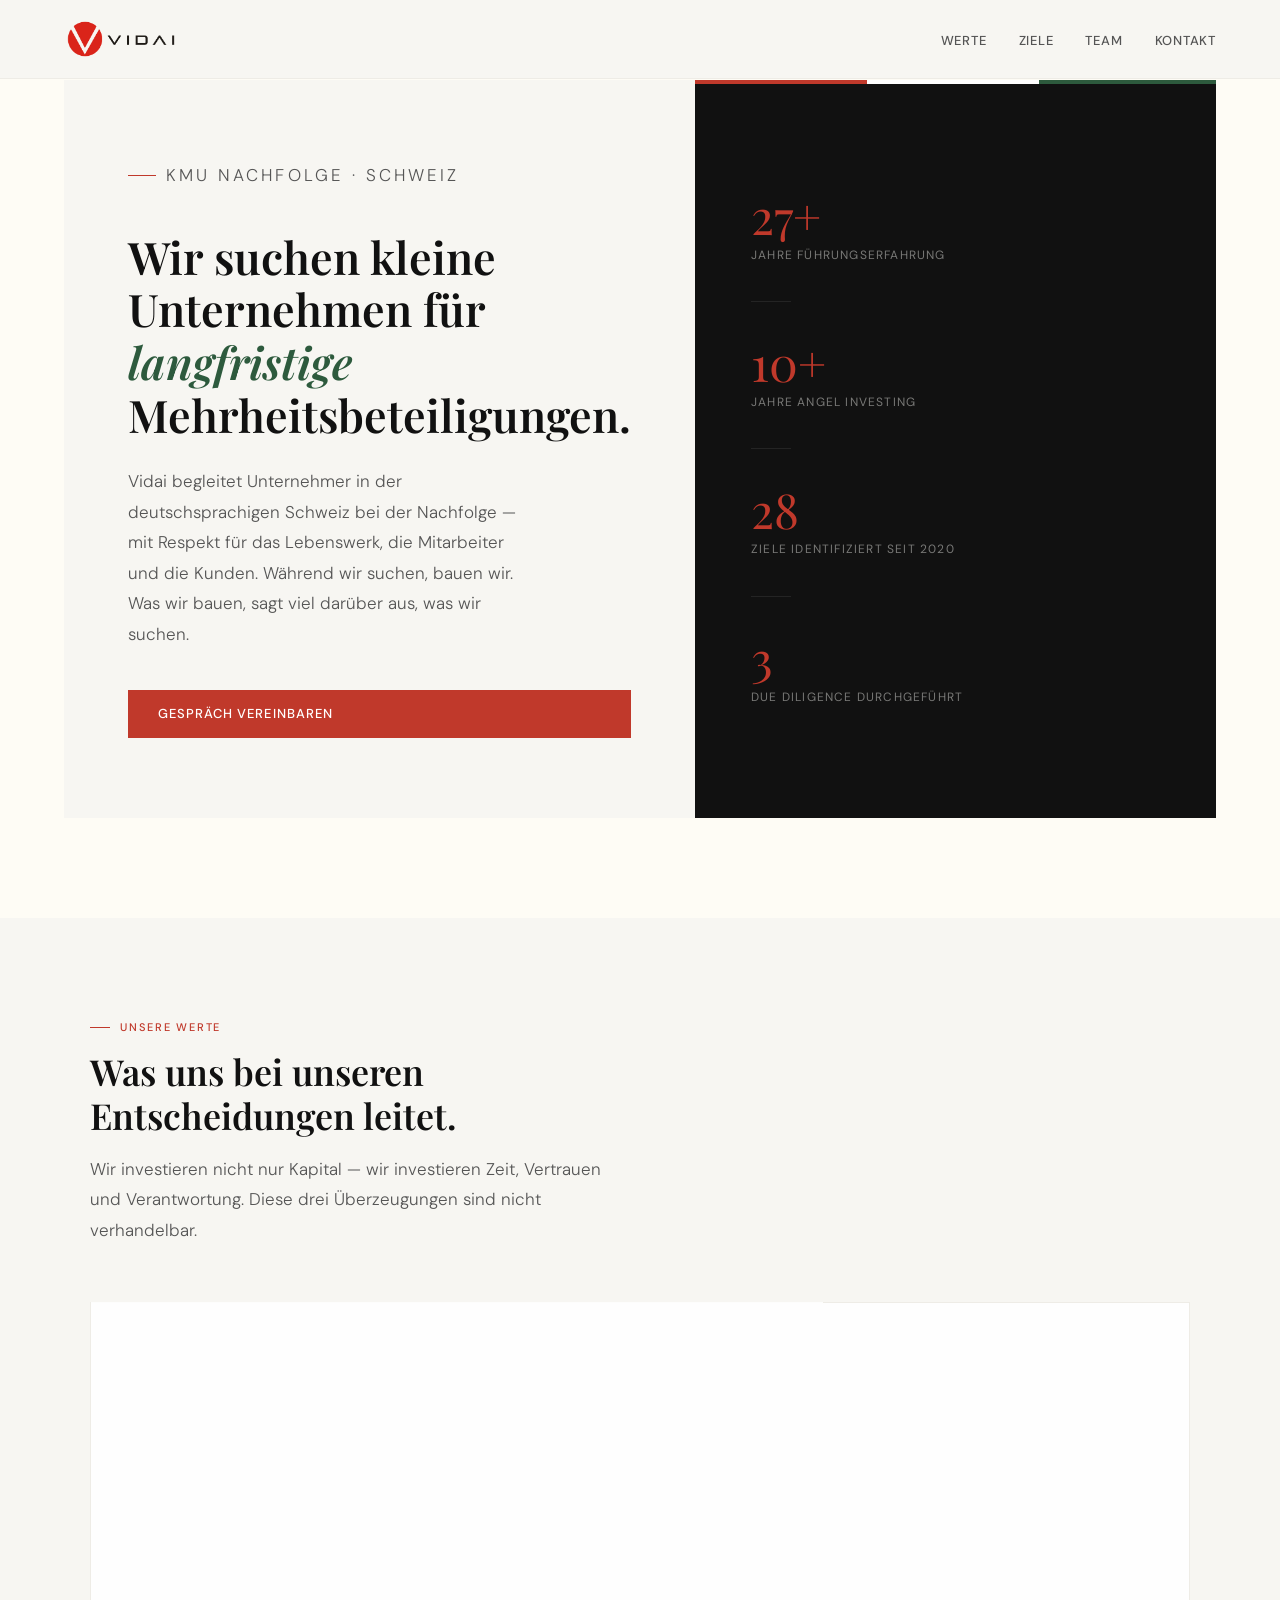
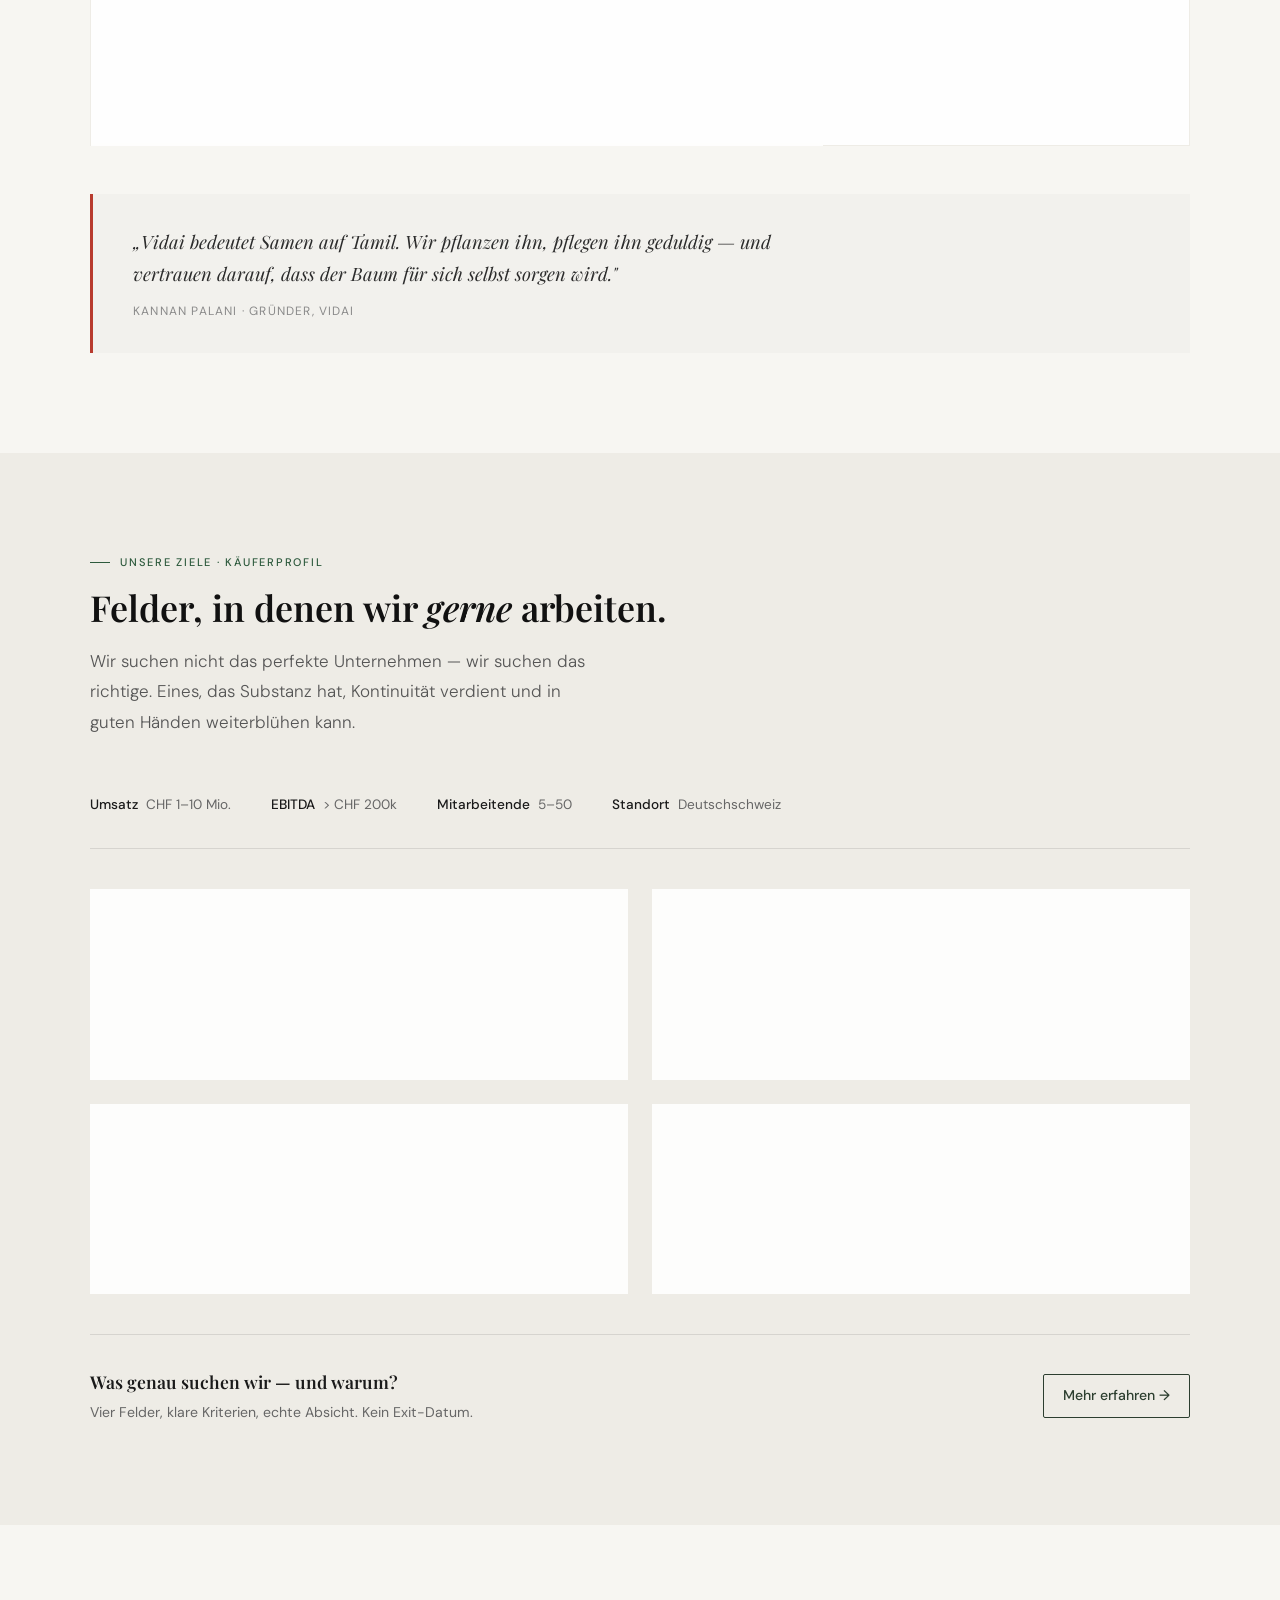
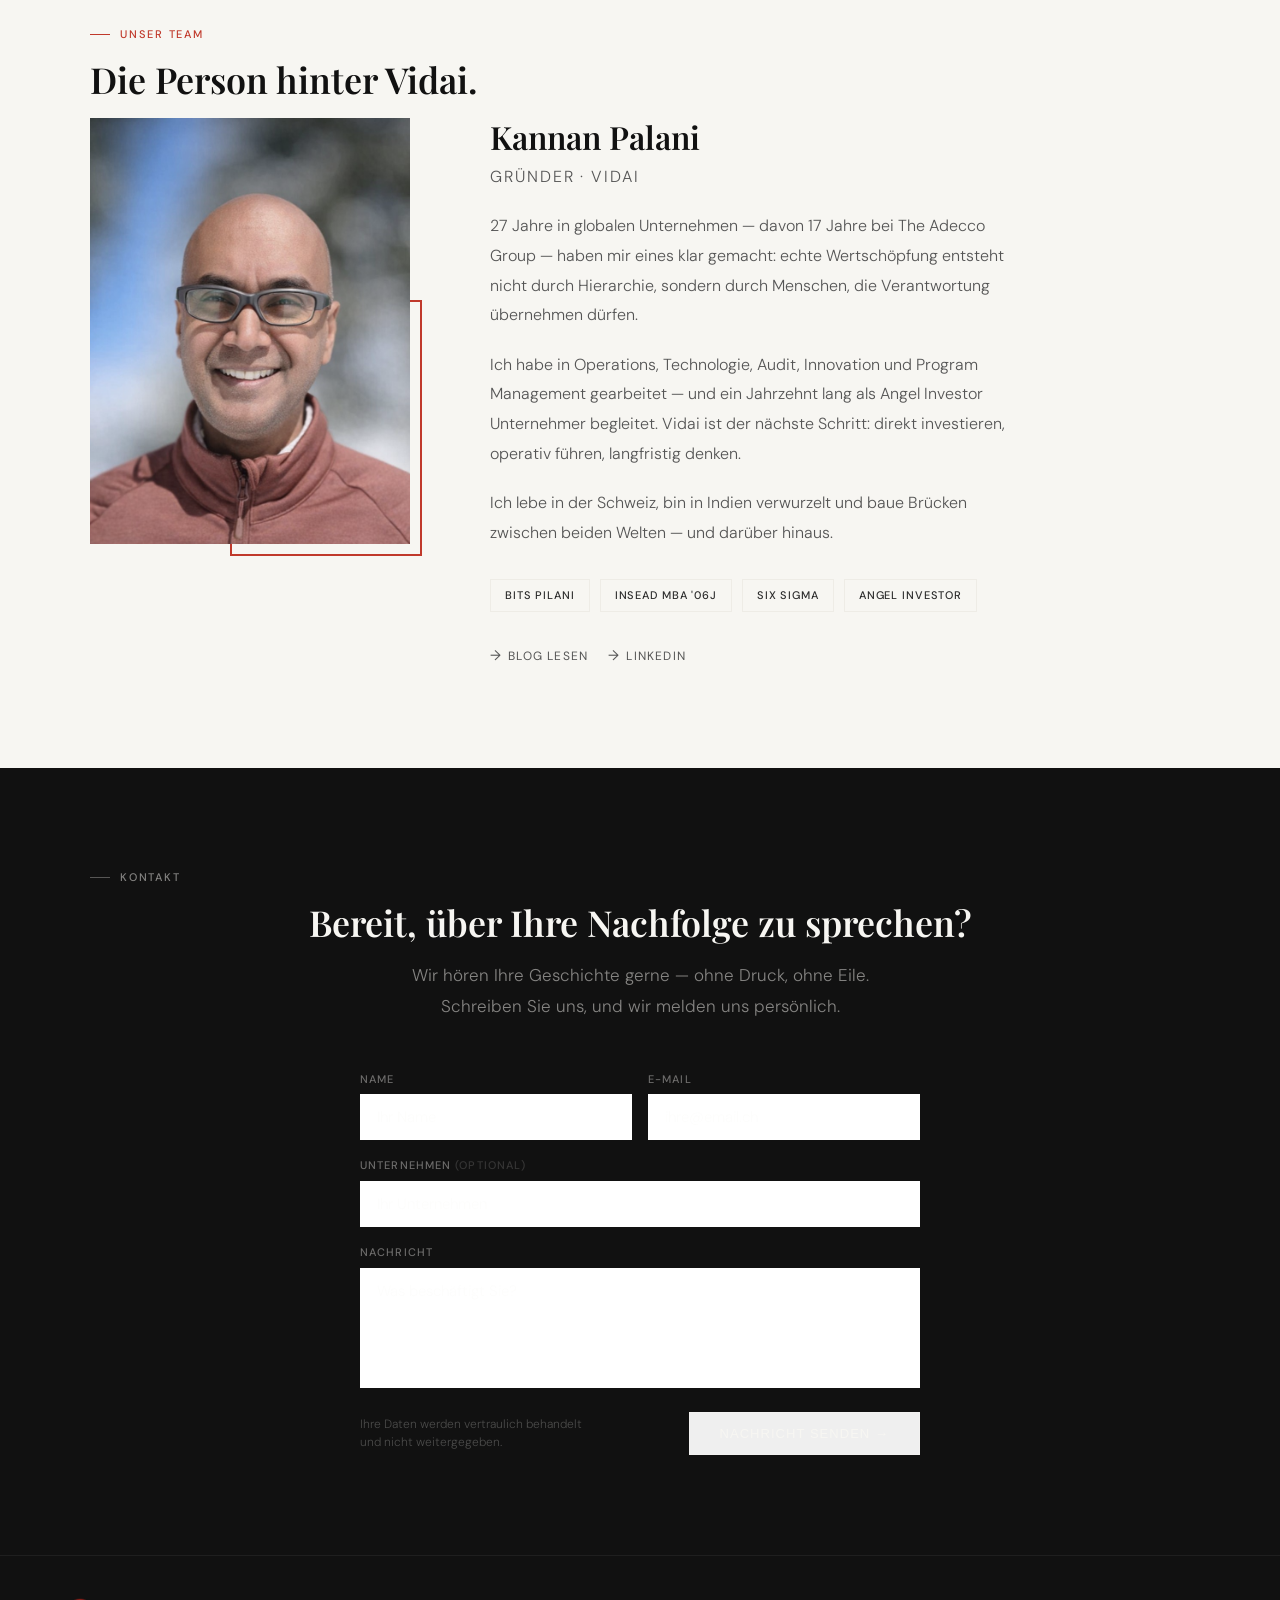
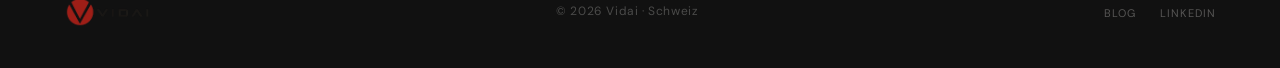
==== commit eb6b4eb5: "Add files via upload" ====
--- a/index.html
+++ b/index.html
@@ -199,6 +199,9 @@
       background: #2c3e2f;
       color: #fff;
     }
+    .ziele-grid {
+      grid-template-columns: repeat(2, 1fr) !important;
+    }
   </style>
 </head>
 <body>
@@ -346,8 +349,7 @@
       <div class="ziele-grid">
         <div class="ziel-card fade-up">
           <div class="ziel-num">01</div>
-          <div class="ziel-sector">IT Produkte</div>
-          <h3>Brücke zu aufsteigenden Märkten</h3>
+          <h3>IT Produkte</h3>
           <div class="ziel-tags">
             <span class="ziel-tag">IT / Software</span>
             <span class="ziel-tag">KMU-Software</span>
@@ -356,8 +358,7 @@
         </div>
         <div class="ziel-card fade-up">
           <div class="ziel-num">02</div>
-          <div class="ziel-sector">IT Services</div>
-          <h3>Personal- &amp; Prozesstechnologie</h3>
+          <h3>IT Services</h3>
           <div class="ziel-tags">
             <span class="ziel-tag">Beratung</span>
             <span class="ziel-tag">Unternehmensberatung</span>
@@ -366,8 +367,7 @@
         </div>
         <div class="ziel-card fade-up">
           <div class="ziel-num">03</div>
-          <div class="ziel-sector">Business Services</div>
-          <h3>Abonnementmodelle &amp; Finanz</h3>
+          <h3>Business Services</h3>
           <div class="ziel-tags">
             <span class="ziel-tag">Personalvermittlung</span>
             <span class="ziel-tag">Finanzdienstleistungen</span>
@@ -376,8 +376,7 @@
         </div>
         <div class="ziel-card fade-up">
           <div class="ziel-num">04</div>
-          <div class="ziel-sector">Last Mile Services</div>
-          <h3>Kundenspezifische Fertigung</h3>
+          <h3>Last Mile Services</h3>
           <div class="ziel-tags">
             <span class="ziel-tag">Handel</span>
             <span class="ziel-tag">Logistik</span>
@@ -392,7 +391,7 @@
           <h3>Was genau suchen wir — und warum?</h3>
           <p>Vier Felder, klare Kriterien, echte Absicht. Kein Exit-Datum.</p>
         </div>
-        <a href="ziele_v5.html" class="ziele-mehr">Mehr erfahren →</a>
+        <a href="ziele.html" class="ziele-mehr">Mehr erfahren →</a>
       </div>
 
     </div>
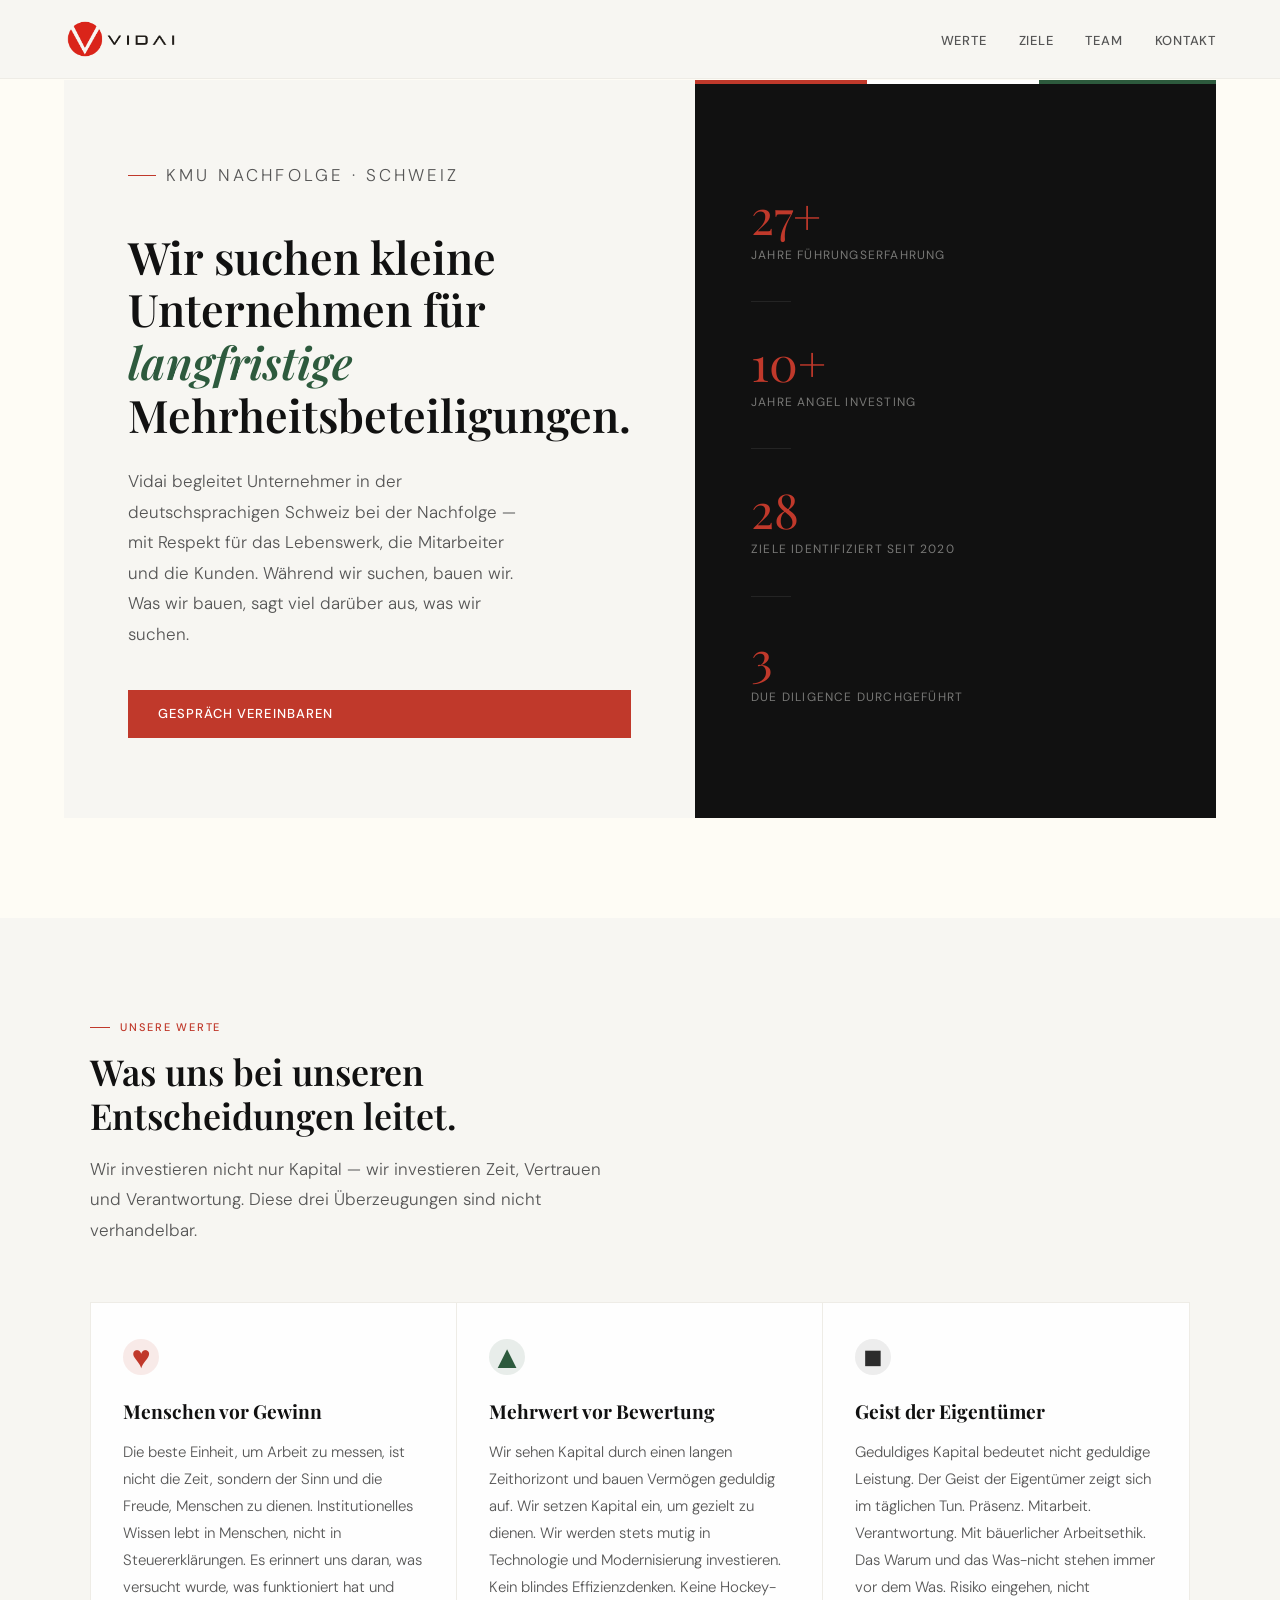
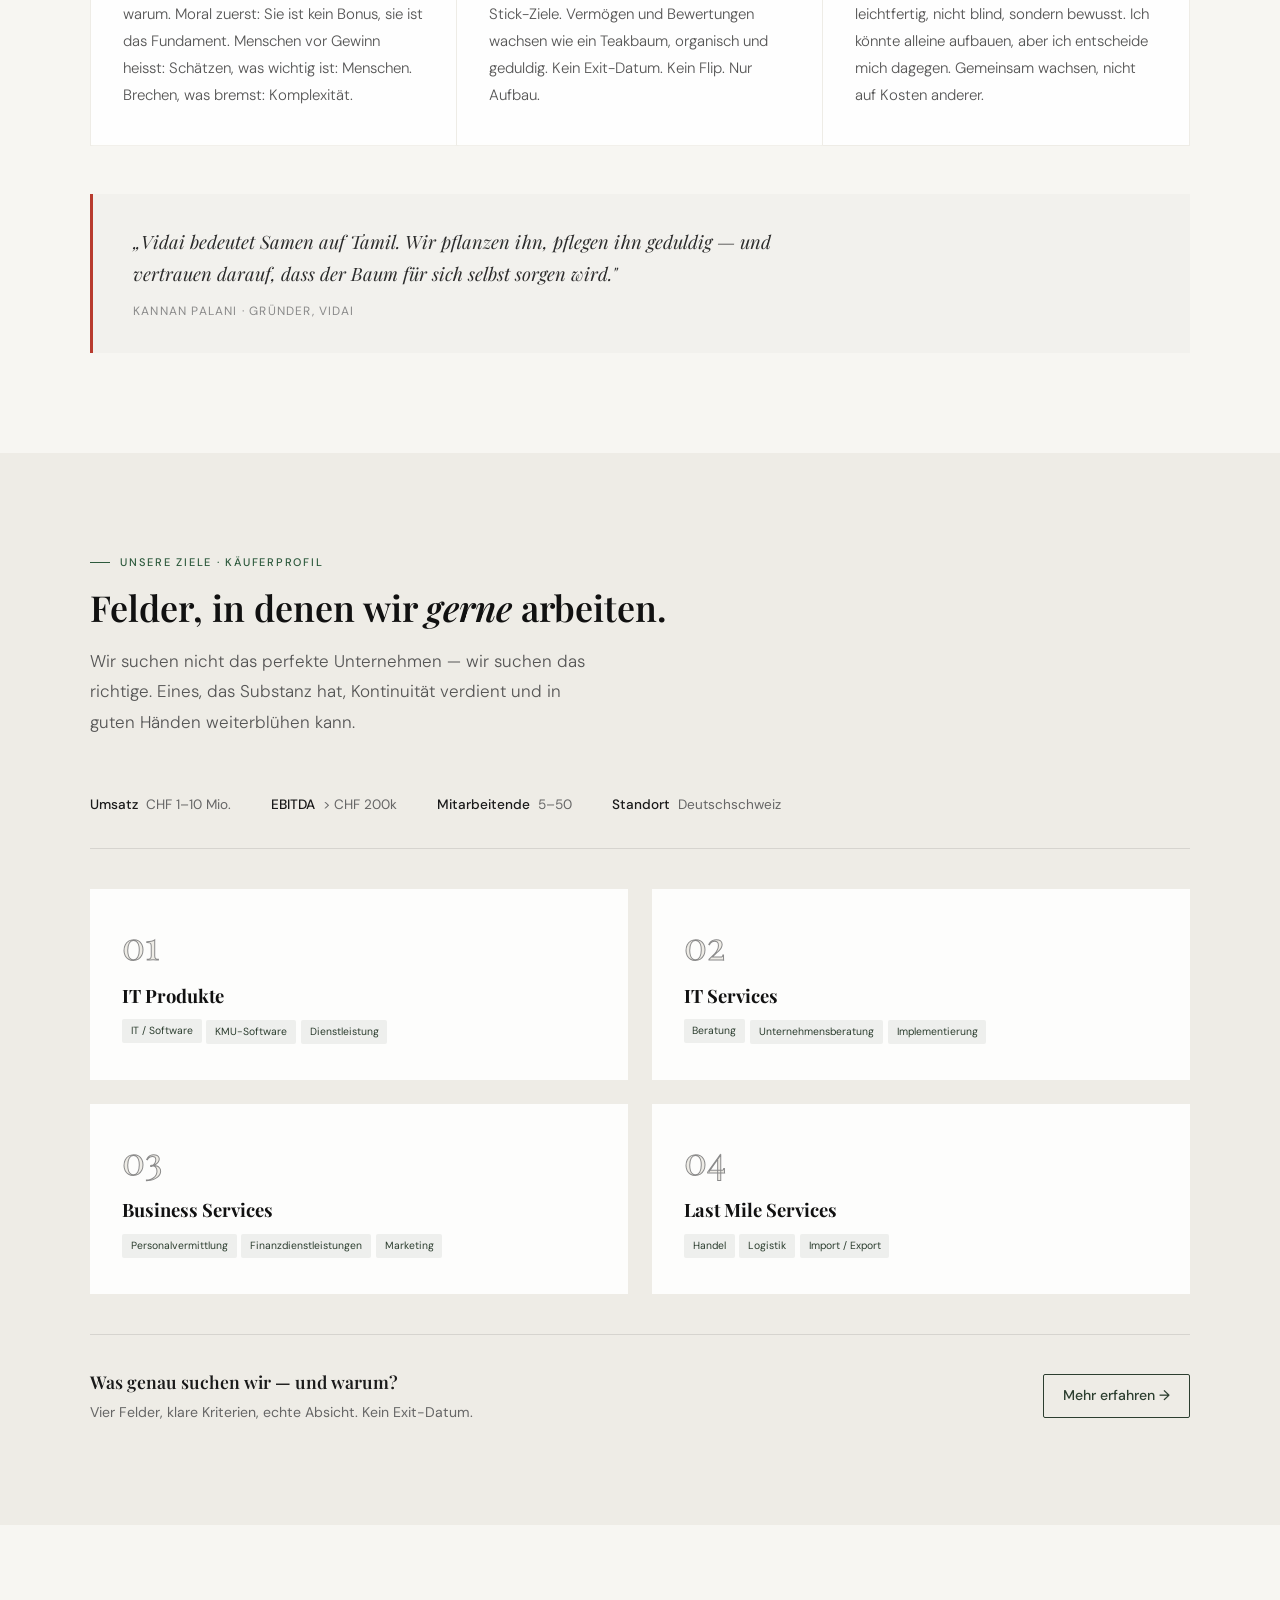
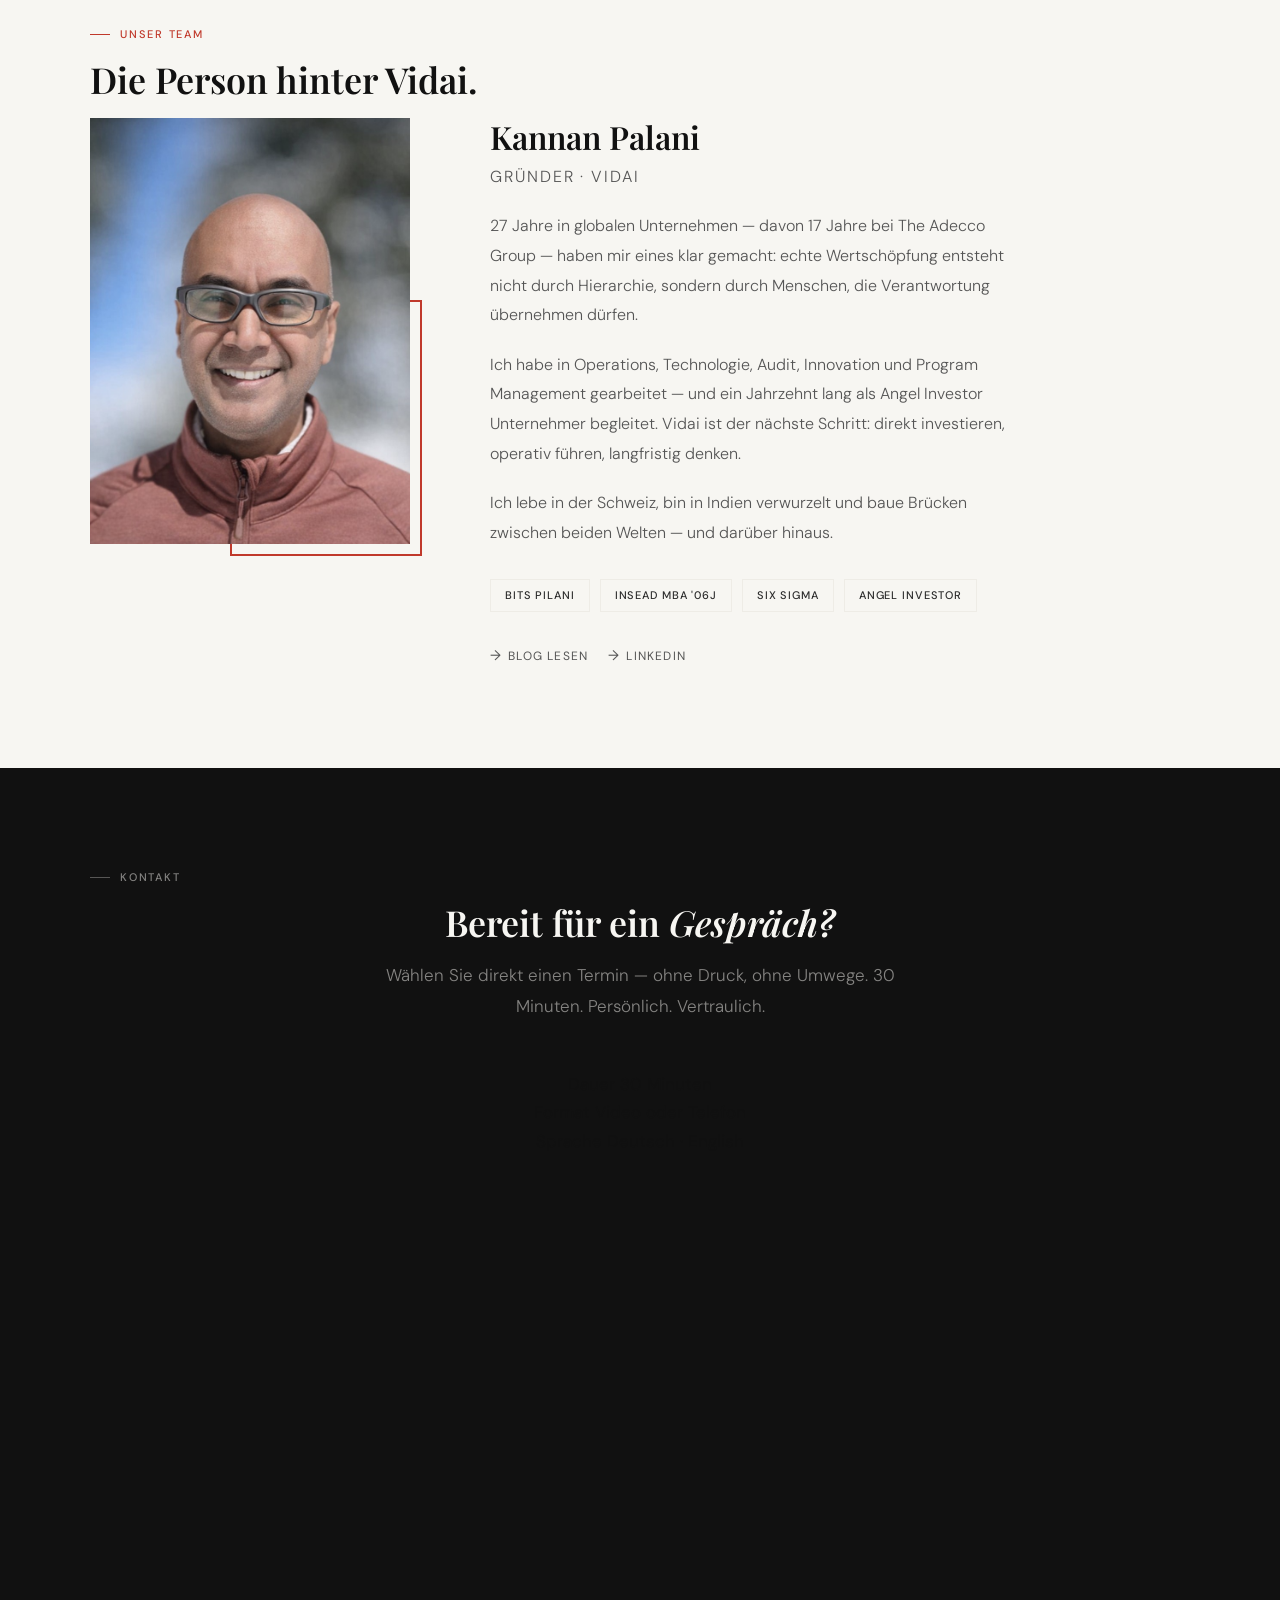
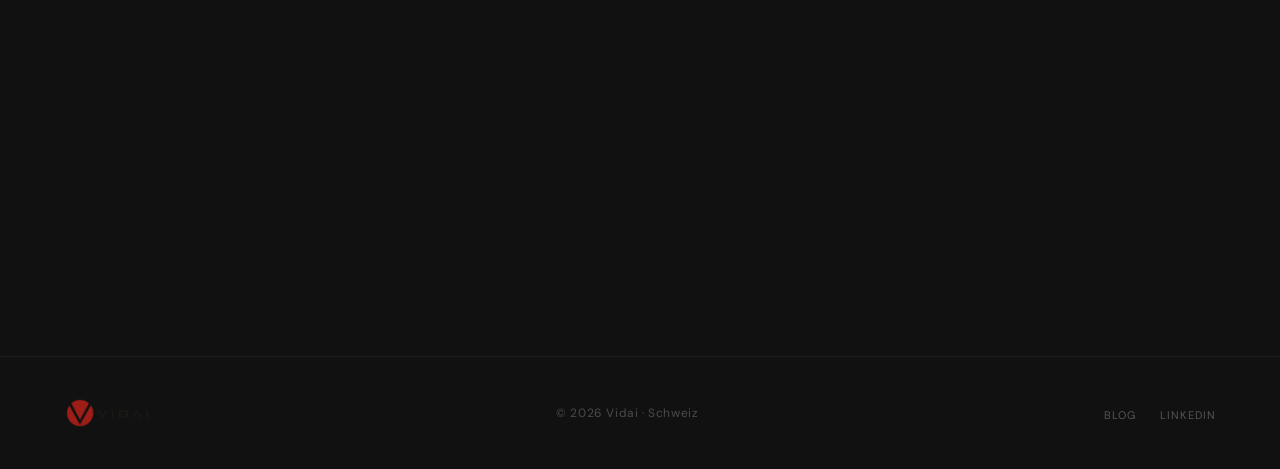
==== commit da8e3636: "Add files via upload" ====
--- a/index.html
+++ b/index.html
@@ -450,41 +450,34 @@
   <section id="kontakt">
     <div class="section-inner">
       <p class="s-label white fade-up">Kontakt</p>
-      <h2 class="s-title fade-up">Bereit, über Ihre Nachfolge zu sprechen?</h2>
+      <h2 class="s-title fade-up">Bereit für ein <em>Gespräch?</em></h2>
       <p class="s-sub fade-up">
-        Wir hören Ihre Geschichte gerne — ohne Druck, ohne Eile.
-        Schreiben Sie uns, und wir melden uns persönlich.
+        Wählen Sie direkt einen Termin — ohne Druck, ohne Umwege.
+        30 Minuten. Persönlich. Vertraulich.
       </p>
 
-      <form class="kontakt-form fade-up" id="kontakt-form" novalidate>
-        <div class="form-row">
-          <div class="form-field">
-            <label for="name">Name</label>
-            <input type="text" id="name" name="name" placeholder="Ihr Name" required />
-          </div>
-          <div class="form-field">
-            <label for="email">E-Mail</label>
-            <input type="email" id="email" name="email" placeholder="ihre@email.ch" required />
-          </div>
-        </div>
-        <div class="form-field">
-          <label for="company">Unternehmen <span style="opacity:0.4">(optional)</span></label>
-          <input type="text" id="company" name="company" placeholder="Ihr Unternehmen" />
-        </div>
-        <div class="form-field">
-          <label for="message">Nachricht</label>
-          <textarea id="message" name="message" placeholder="Was beschäftigt Sie?" required></textarea>
-        </div>
-        <div class="form-submit">
-          <p class="form-note">
-            Ihre Daten werden vertraulich behandelt und nicht weitergegeben.
-          </p>
-          <button type="submit" class="btn-white">Nachricht senden →</button>
-        </div>
-      </form>
-
-      <div class="form-success" id="form-success">
-        <p>Vielen Dank — wir melden uns bald persönlich bei Ihnen.</p>
+      <div class="kontakt-booking fade-up">
+        <div class="booking-meta">
+          <div class="booking-meta-item">
+            <span class="booking-meta-label">Dauer</span>
+            <span class="booking-meta-value">30 Minuten</span>
+          </div>
+          <div class="booking-meta-item">
+            <span class="booking-meta-label">Format</span>
+            <span class="booking-meta-value">Video oder Telefon</span>
+          </div>
+          <div class="booking-meta-item">
+            <span class="booking-meta-label">Sprache</span>
+            <span class="booking-meta-value">Deutsch · English</span>
+          </div>
+        </div>
+
+        <!-- Calendly inline widget -->
+        <div class="calendly-inline-widget"
+             data-url="https://calendly.com/pkanns/30min?background_color=111111&text_color=f7f6f2&primary_color=c0392b&hide_gdpr_banner=1"
+             style="min-width:320px;height:700px;">
+        </div>
+        <script type="text/javascript" src="https://assets.calendly.com/assets/external/widget.js" async></script>
       </div>
     </div>
   </section>
@@ -660,9 +653,7 @@
       background: #ffffffdd;
       backdrop-filter: blur(2px);
     }
-    .kontakt-form input, .kontakt-form textarea {
-      background: white;
-    }
+    /* kontakt form removed — using Calendly embed */
     .werte-icon.red, .werte-icon.green, .werte-icon.dark {
       font-size: 2rem;
       line-height: 1;
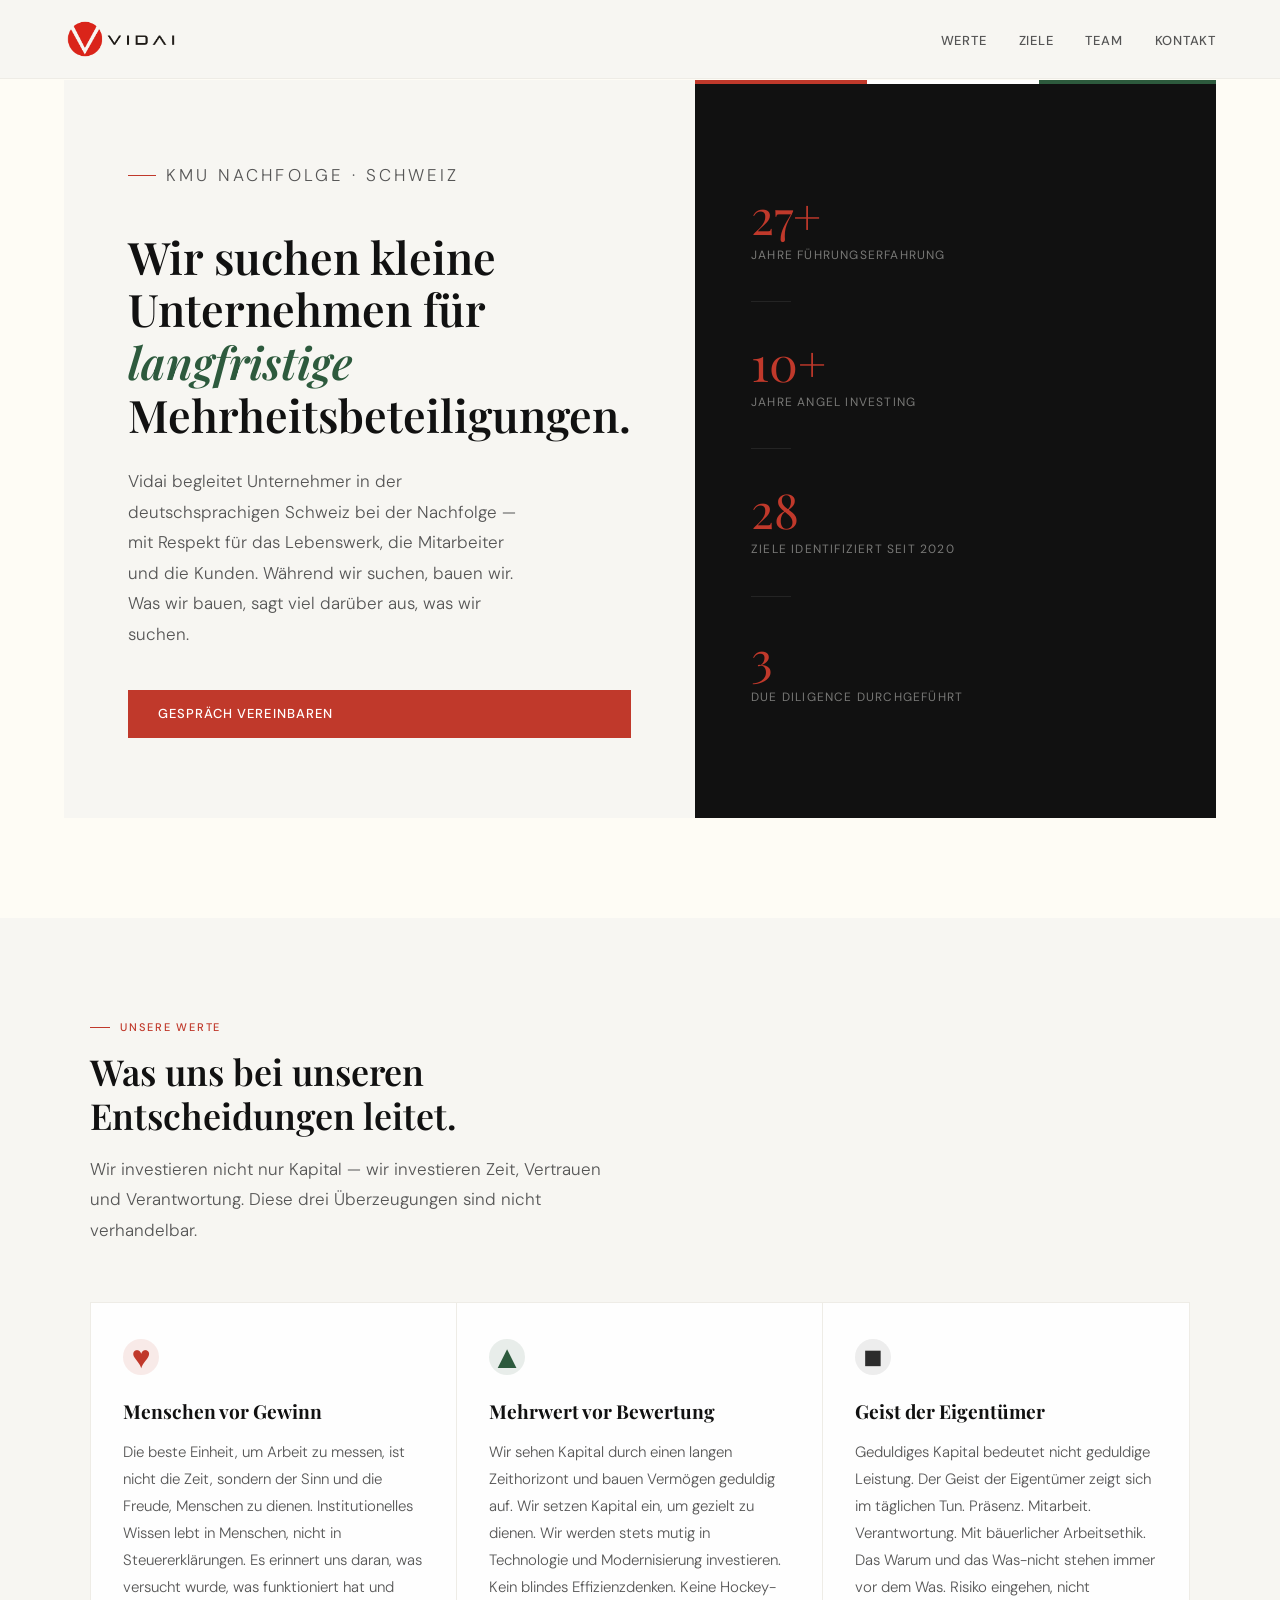
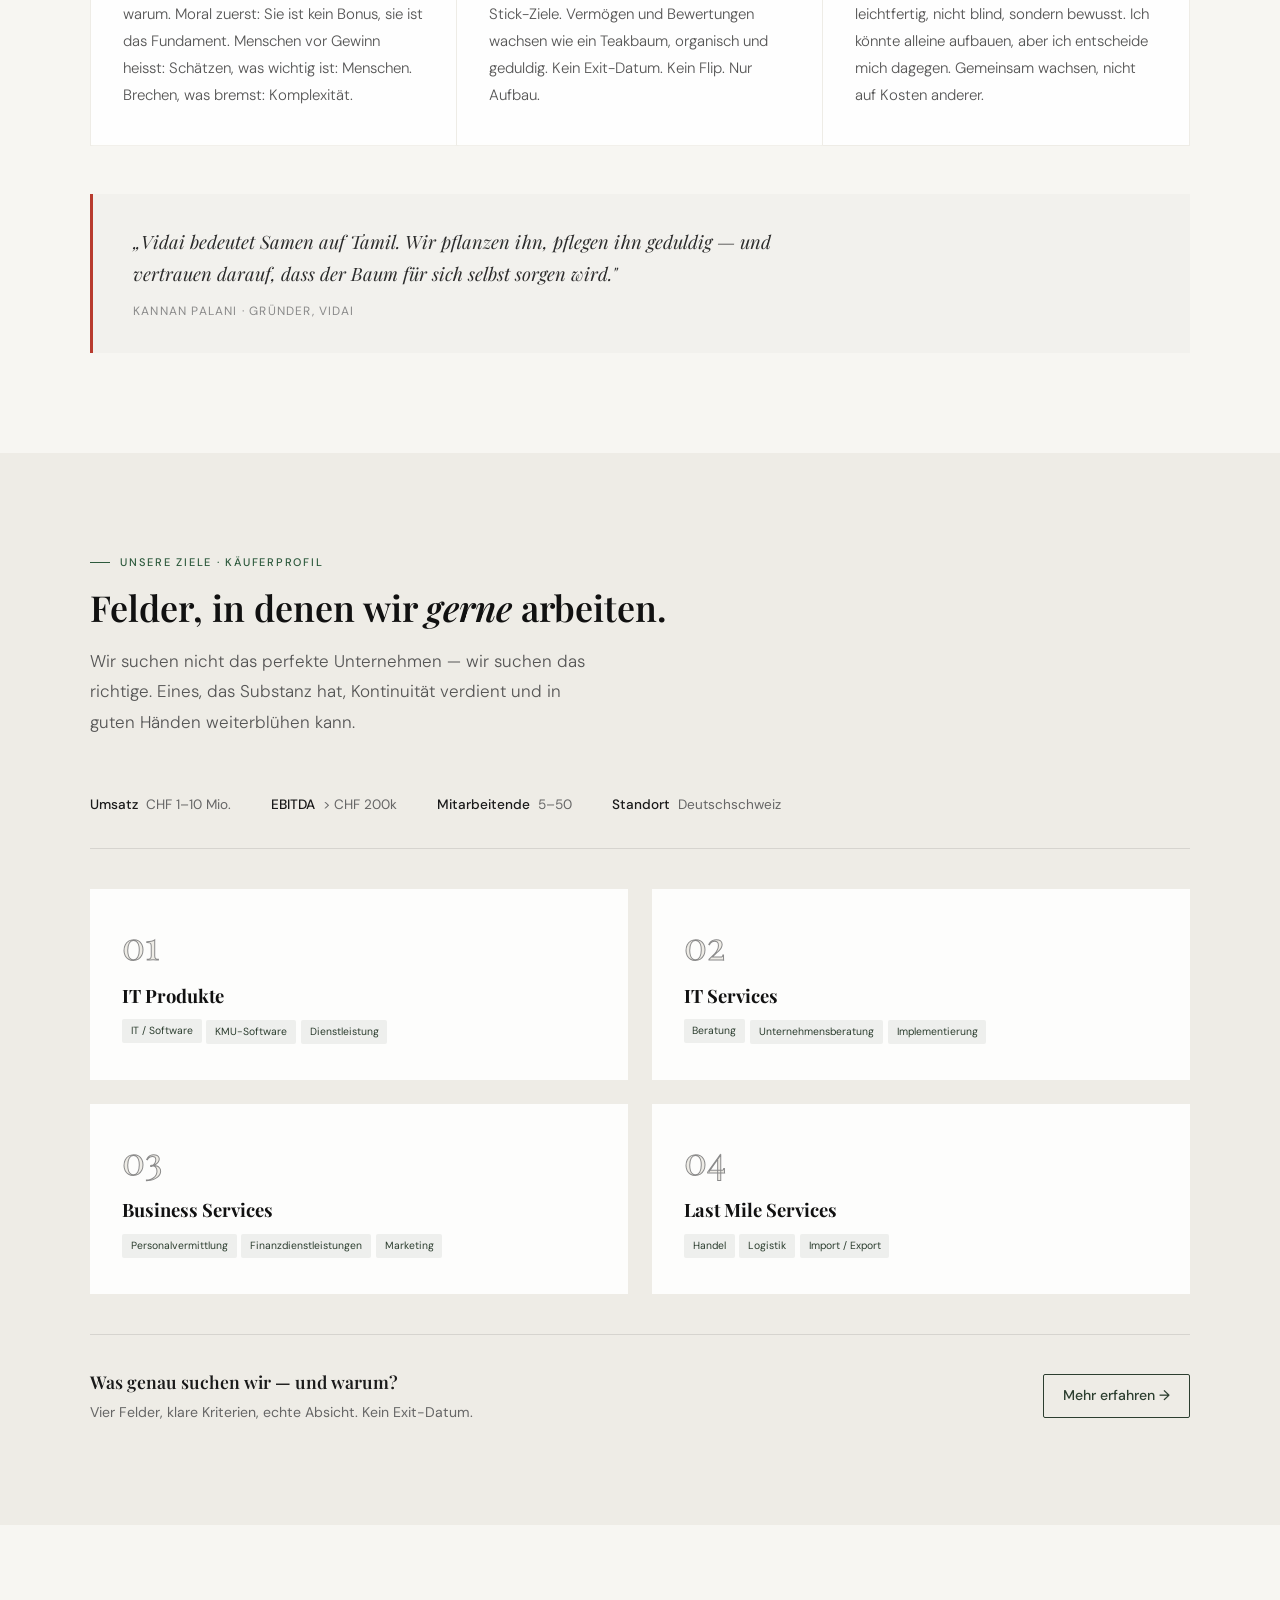
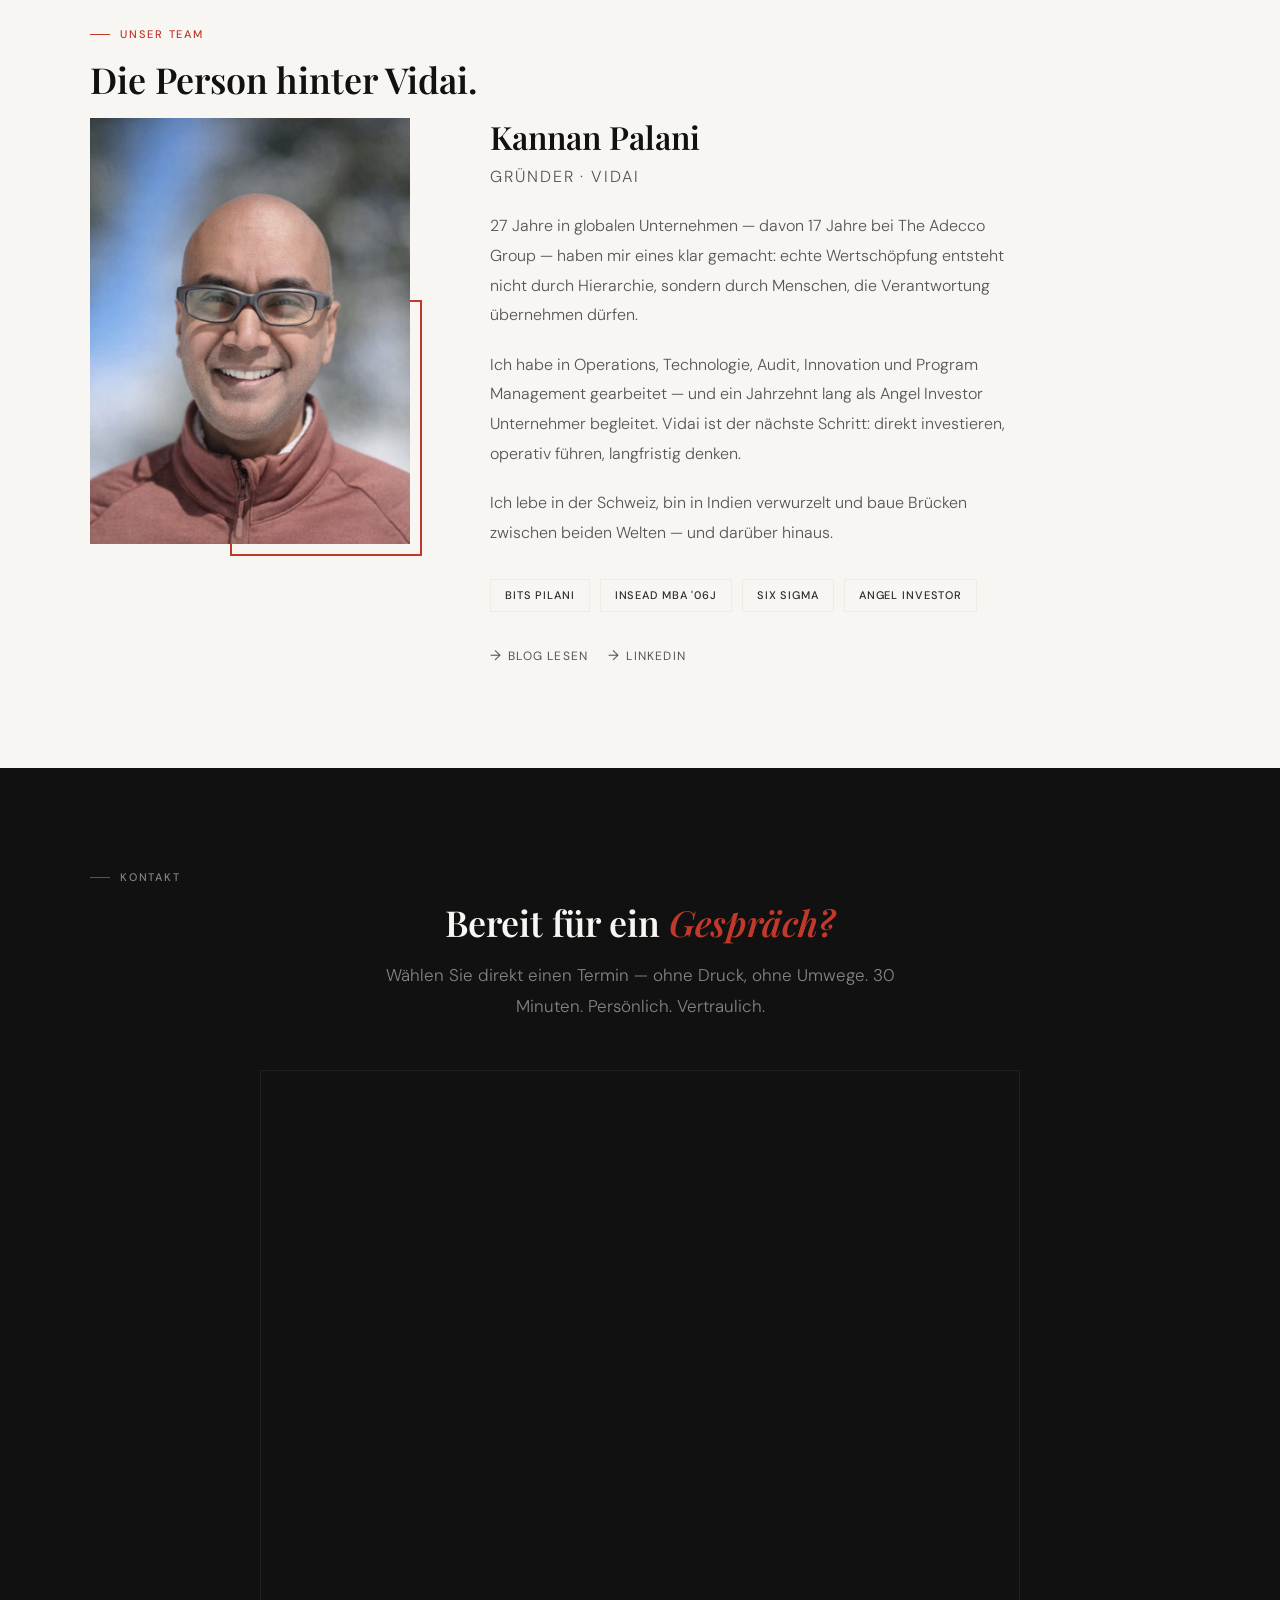
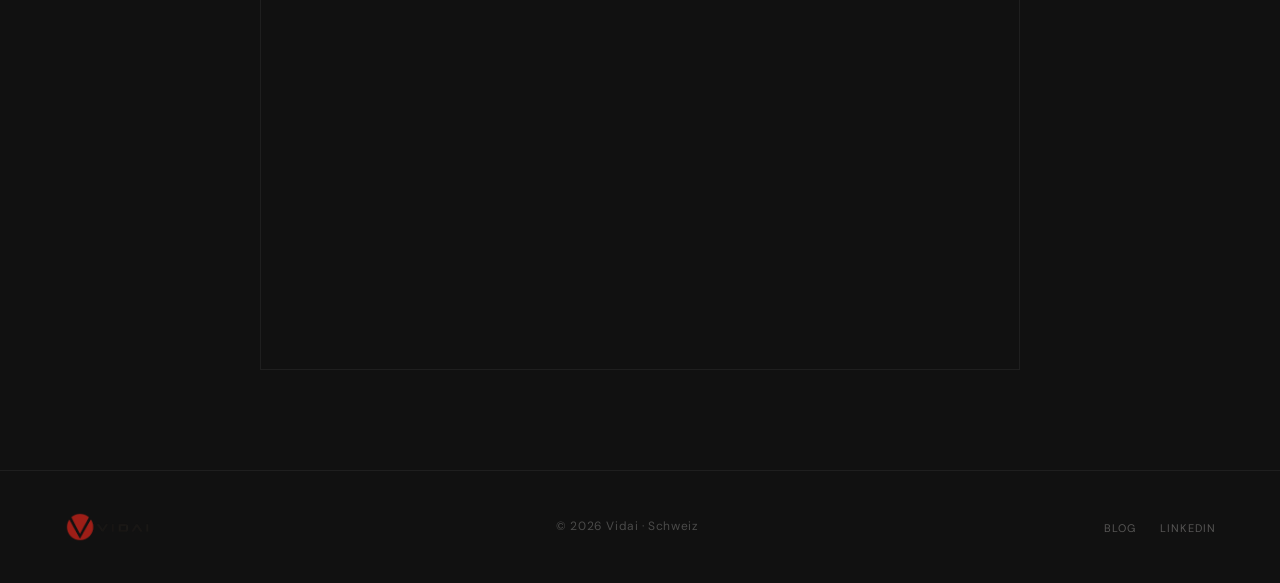
==== commit 757f862d: "Add files via upload" ====
--- a/index.html
+++ b/index.html
@@ -457,25 +457,10 @@
       </p>
 
       <div class="kontakt-booking fade-up">
-        <div class="booking-meta">
-          <div class="booking-meta-item">
-            <span class="booking-meta-label">Dauer</span>
-            <span class="booking-meta-value">30 Minuten</span>
-          </div>
-          <div class="booking-meta-item">
-            <span class="booking-meta-label">Format</span>
-            <span class="booking-meta-value">Video oder Telefon</span>
-          </div>
-          <div class="booking-meta-item">
-            <span class="booking-meta-label">Sprache</span>
-            <span class="booking-meta-value">Deutsch · English</span>
-          </div>
-        </div>
-
         <!-- Calendly inline widget -->
         <div class="calendly-inline-widget"
              data-url="https://calendly.com/pkanns/30min?background_color=111111&text_color=f7f6f2&primary_color=c0392b&hide_gdpr_banner=1"
-             style="min-width:320px;height:700px;">
+             style="min-width:320px;height:900px;">
         </div>
         <script type="text/javascript" src="https://assets.calendly.com/assets/external/widget.js" async></script>
       </div>
--- a/assets/css/kontakt.css
+++ b/assets/css/kontakt.css
@@ -1,5 +1,5 @@
 /* ============================================================
-   KONTAKT.CSS — Contact form section
+   KONTAKT.CSS — Calendly booking section
    Vidai AG · vidai.ch
    ============================================================ */
 
@@ -12,115 +12,80 @@
   color: var(--white);
 }
 
+#kontakt .s-title em {
+  font-style: italic;
+  color: var(--red);
+}
+
 #kontakt .s-sub {
   color: rgba(247,246,242,0.5);
   margin: 0 auto 48px;
 }
 
-/* ── FORM ── */
-.kontakt-form {
-  max-width: 560px;
+/* ── BOOKING WRAPPER ── */
+.kontakt-booking {
+  max-width: 760px;
   margin: 0 auto;
-  display: flex;
-  flex-direction: column;
-  gap: 16px;
-  text-align: left;
 }
 
-.form-row {
-  display: grid;
-  grid-template-columns: 1fr 1fr;
-  gap: 16px;
+/* ── META ROW ── */
+.booking-meta {
+  display: flex;
+  justify-content: center;
+  gap: 0;
+  margin-bottom: 32px;
+  border: 1px solid rgba(255,255,255,0.08);
 }
 
-.form-field {
-  display: flex;
-  flex-direction: column;
-  gap: 6px;
-}
-
-.form-field label {
-  font-size: 11px;
-  letter-spacing: 0.1em;
-  text-transform: uppercase;
-  color: rgba(247,246,242,0.4);
-  font-weight: 500;
-}
-
-.form-field input,
-.form-field textarea {
-  background: rgba(255,255,255,0.05);
-  border: 1px solid rgba(255,255,255,0.1);
-  color: var(--white);
-  font-family: var(--font-body);
-  font-size: 15px;
-  font-weight: 300;
-  padding: 12px 16px;
-  outline: none;
-  transition: border-color var(--ease), background var(--ease);
-  width: 100%;
-  resize: none;
-}
-
-.form-field input::placeholder,
-.form-field textarea::placeholder {
-  color: rgba(247,246,242,0.2);
-}
-
-.form-field input:focus,
-.form-field textarea:focus {
-  border-color: rgba(192,57,43,0.6);
-  background: rgba(255,255,255,0.08);
-}
-
-.form-field textarea {
-  min-height: 120px;
-}
-
-/* ── SUBMIT ── */
-.form-submit {
-  display: flex;
-  align-items: center;
-  justify-content: space-between;
-  margin-top: 8px;
-}
-
-.form-note {
-  font-size: 12px;
-  color: rgba(247,246,242,0.25);
-  font-weight: 300;
-  max-width: 240px;
-  line-height: 1.5;
-}
-
-/* ── SUCCESS STATE ── */
-.form-success {
-  display: none;
-  padding: 24px;
-  border: 1px solid rgba(45,90,61,0.4);
-  background: rgba(45,90,61,0.08);
+.booking-meta-item {
+  flex: 1;
+  padding: 18px 24px;
+  border-right: 1px solid rgba(255,255,255,0.08);
   text-align: center;
 }
 
-.form-success p {
-  color: var(--green-light);
-  font-size: 15px;
+.booking-meta-item:last-child {
+  border-right: none;
+}
+
+.booking-meta-label {
+  display: block;
+  font-size: 10px;
+  letter-spacing: 0.14em;
+  text-transform: uppercase;
+  color: rgba(247,246,242,0.3);
+  font-weight: 500;
+  margin-bottom: 6px;
+}
+
+.booking-meta-value {
+  display: block;
+  font-size: 14px;
+  color: rgba(247,246,242,0.8);
   font-weight: 300;
 }
 
-.form-success.visible {
-  display: block;
+/* ── CALENDLY EMBED ── */
+.calendly-inline-widget {
+  border: 1px solid rgba(255,255,255,0.06);
 }
 
 /* ── RESPONSIVE ── */
 @media (max-width: 600px) {
-  .form-row {
-    grid-template-columns: 1fr;
+  .booking-meta {
+    flex-direction: column;
   }
 
-  .form-submit {
-    flex-direction: column;
-    gap: 16px;
-    align-items: flex-start;
+  .booking-meta-item {
+    border-right: none;
+    border-bottom: 1px solid rgba(255,255,255,0.08);
+  }
+
+  .booking-meta-item:last-child {
+    border-bottom: none;
+  }
+
+  .calendly-inline-widget {
+    height: 800px !important;
   }
 }
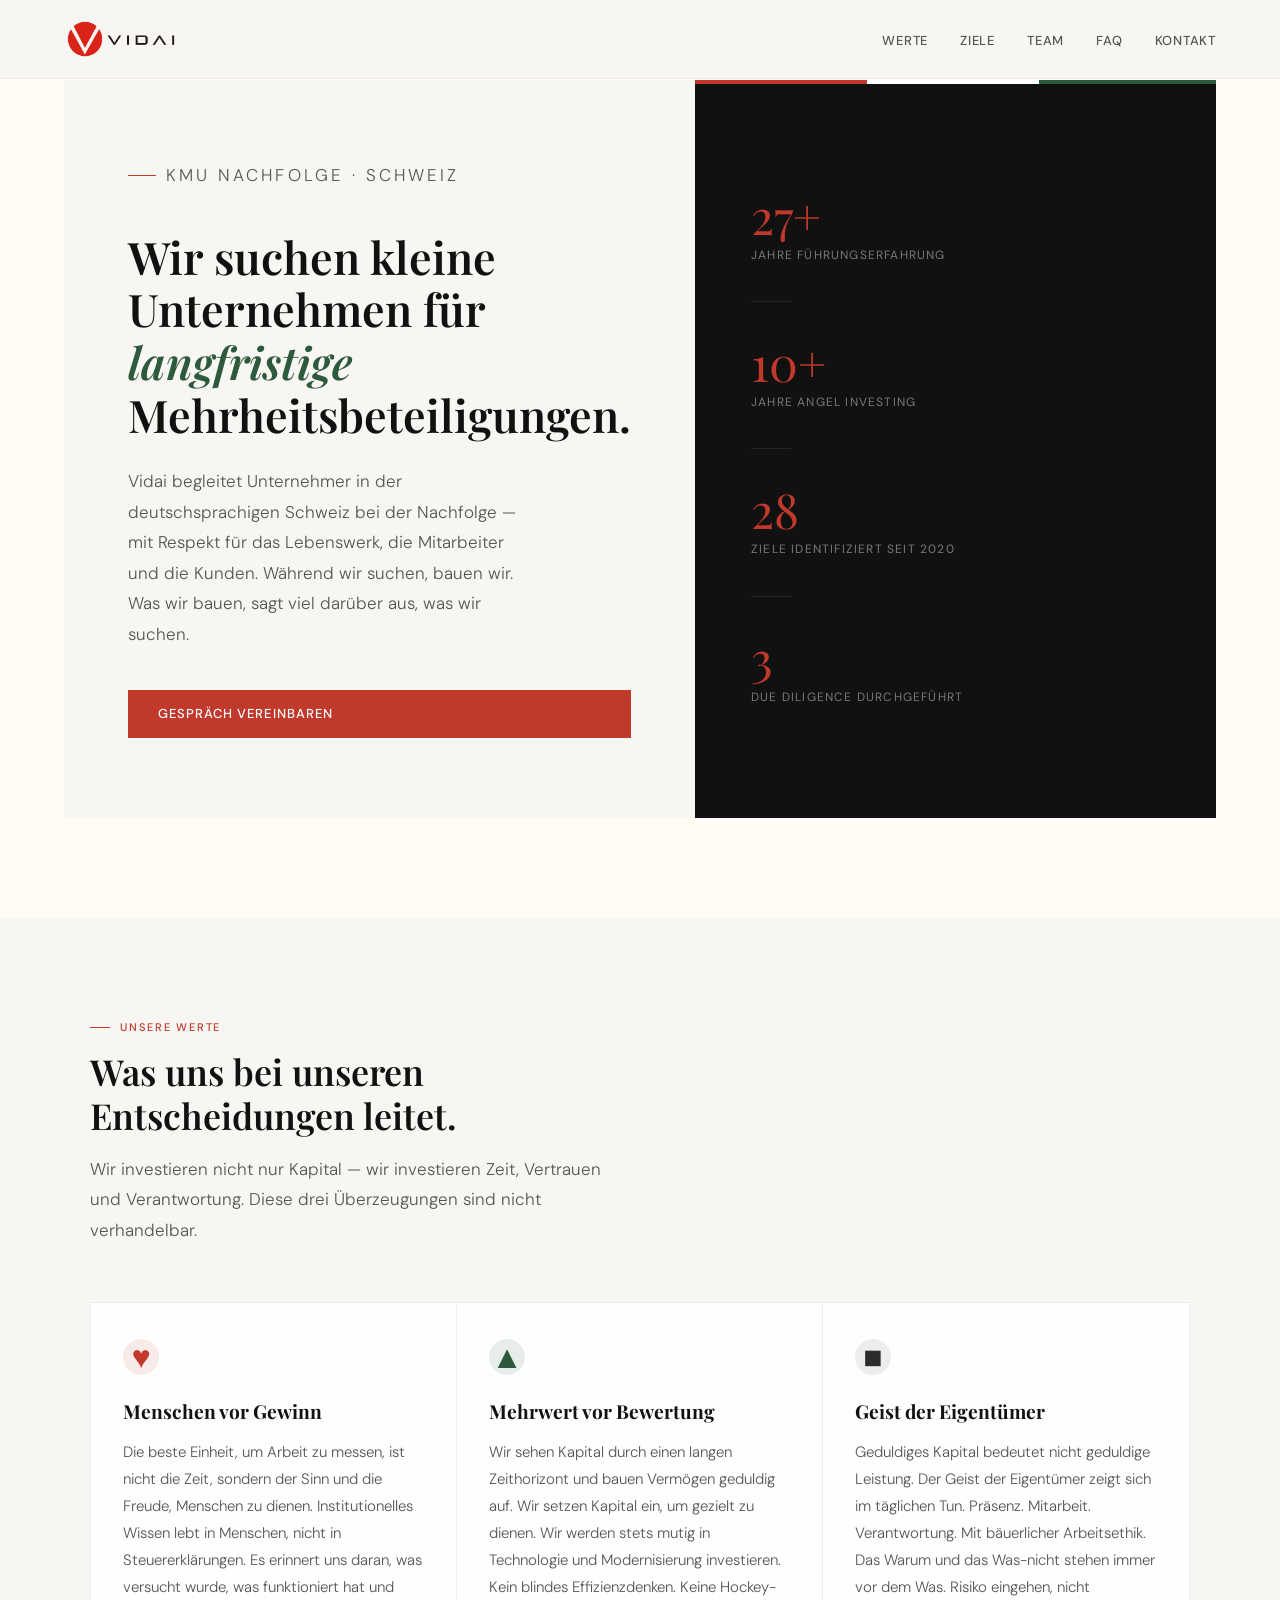
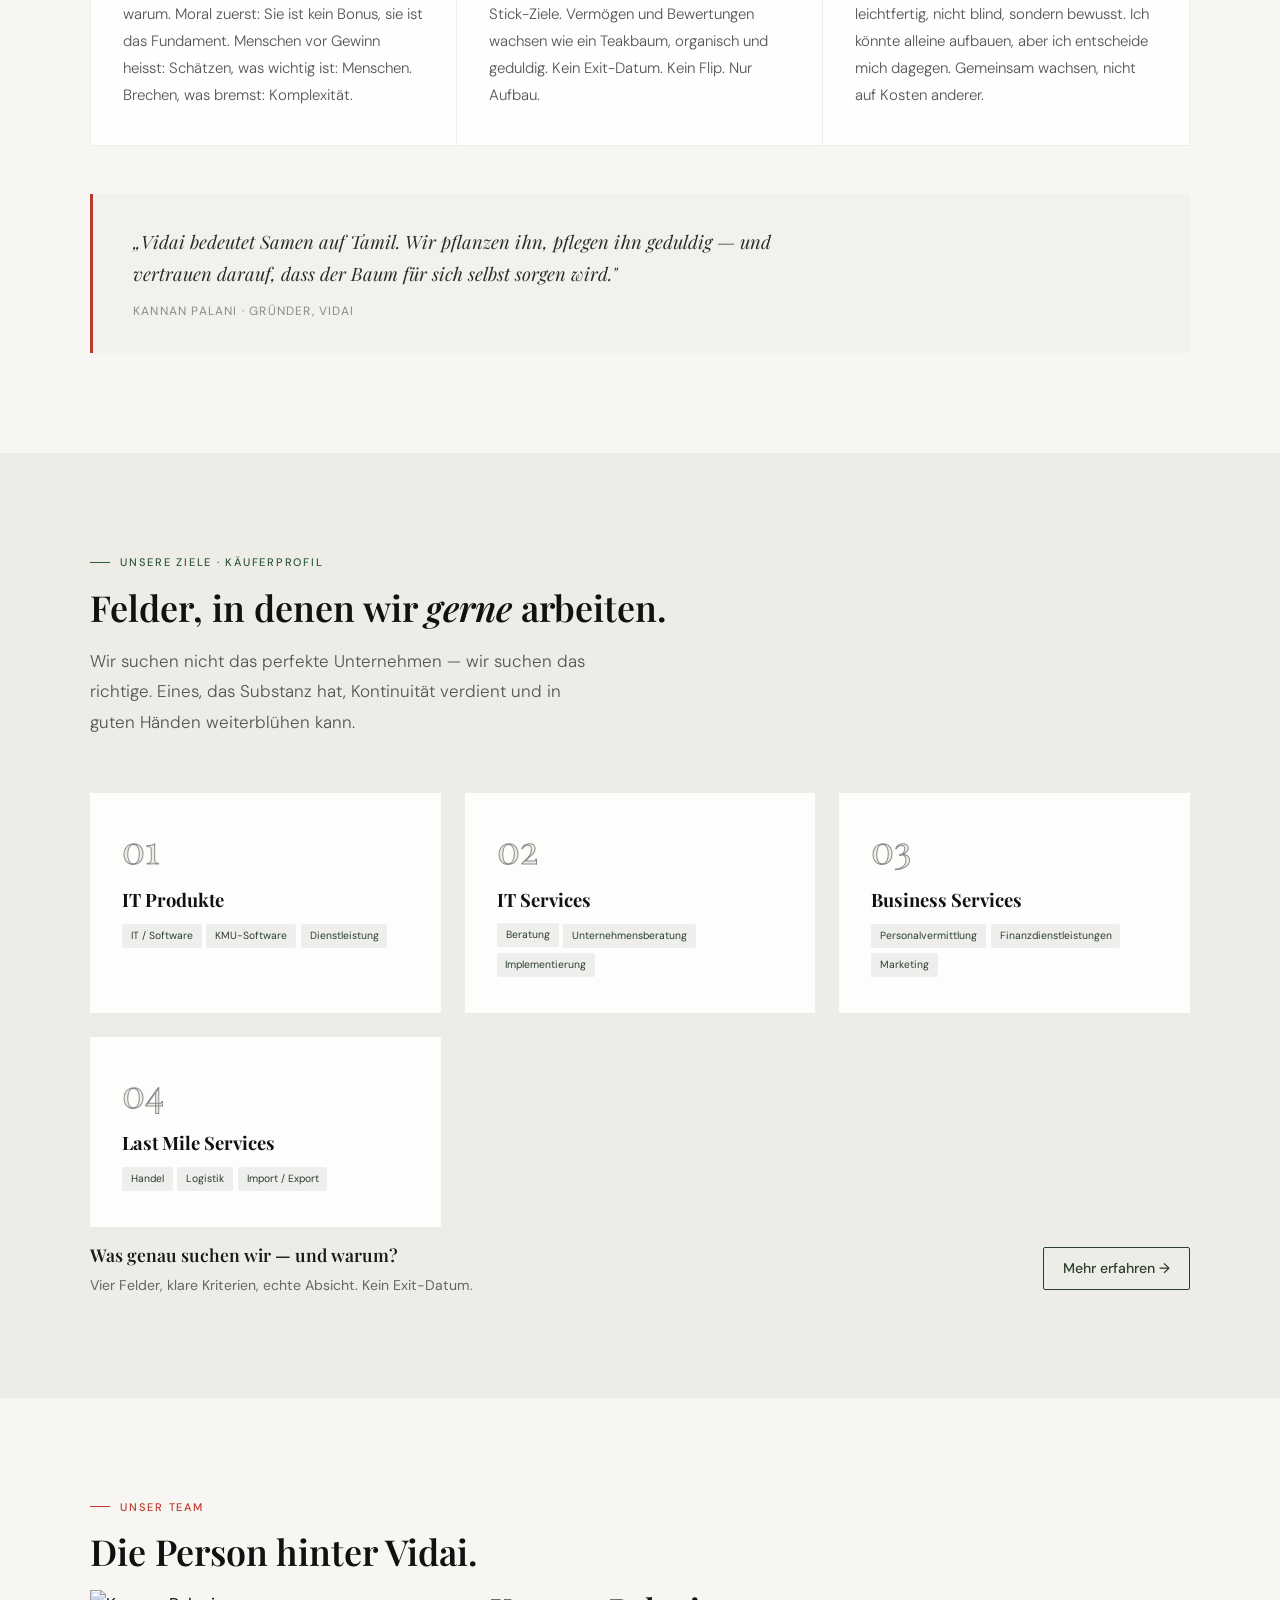
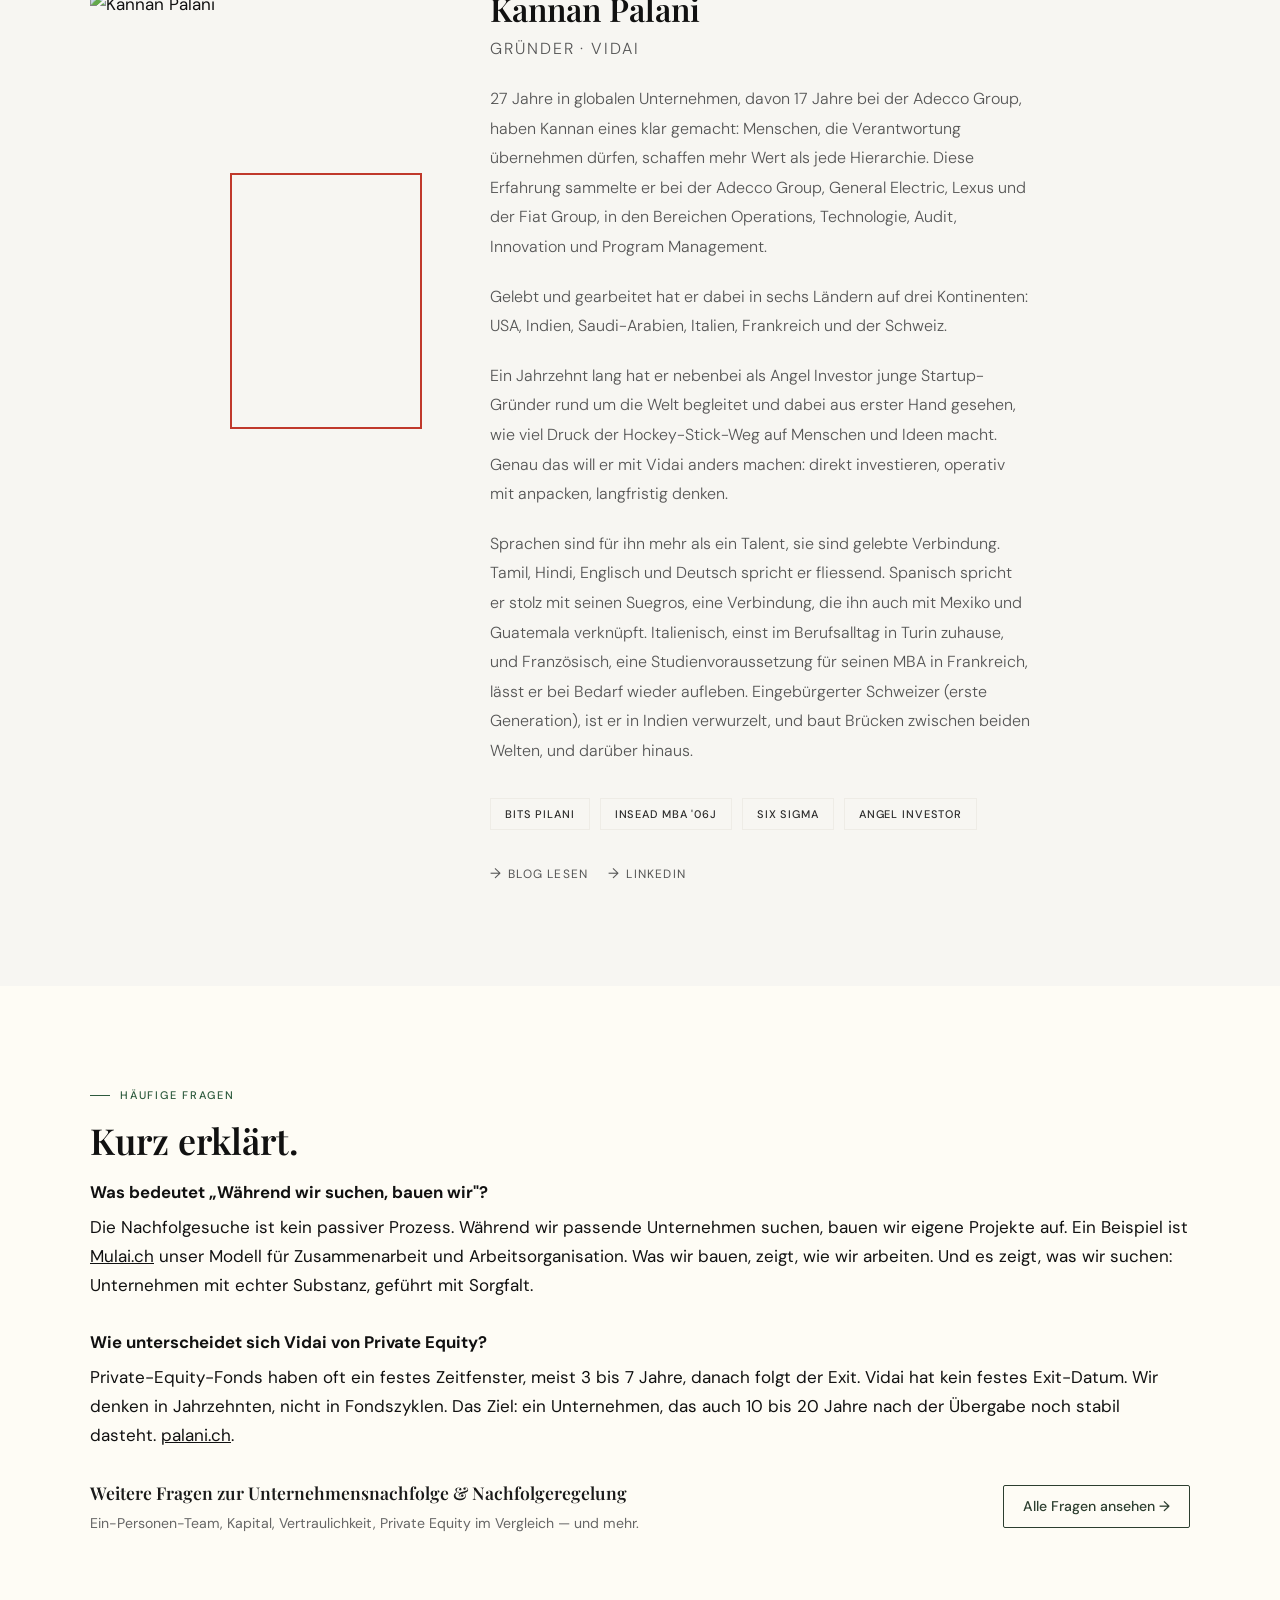
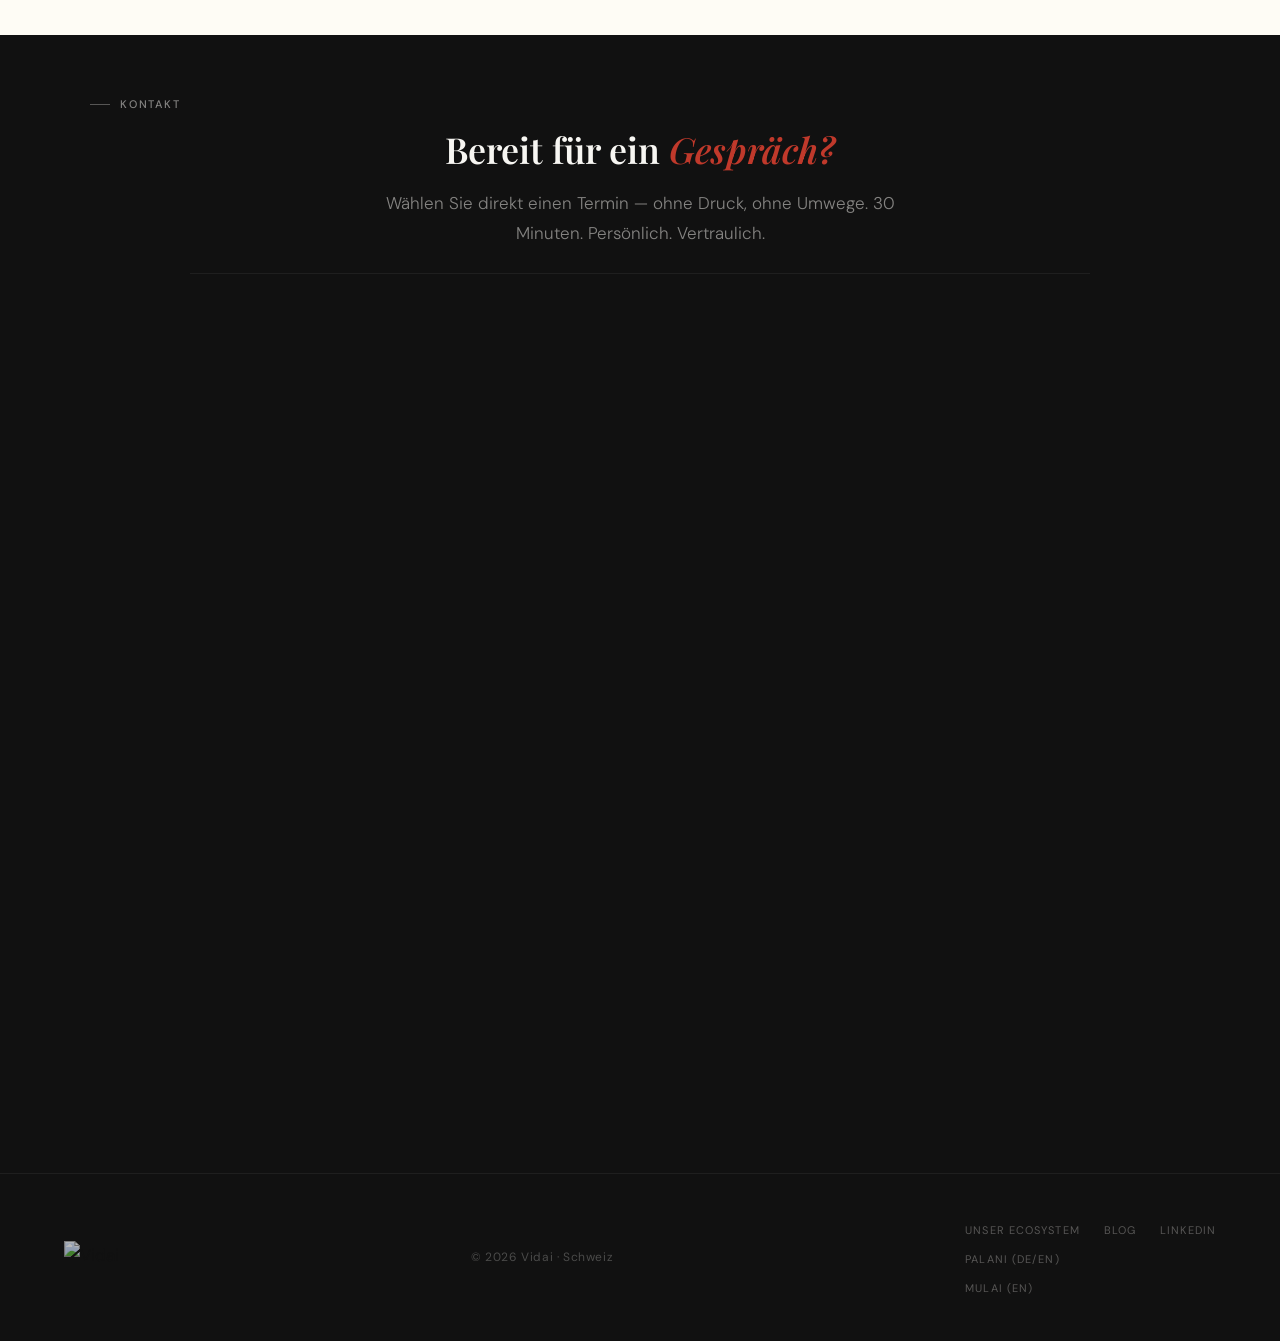
==== commit 6054acdc: "Add files via upload" ====
--- a/index.html
+++ b/index.html
@@ -3,10 +3,11 @@
 <head>
   <meta charset="UTF-8" />
   <meta name="viewport" content="width=device-width, initial-scale=1.0" />
-  <meta name="description" content="KMU Nachfolge Schweiz — Vidai begleitet Unternehmer bei der Nachfolgeregelung. Langfristig. Wertorientiert. Operativ." />
+  <meta name="description" content="Unternehmensnachfolge Schweiz — Vidai ist ein Search Fund für KMU Nachfolge, begleitet Unternehmer bei der Nachfolgeregelung und Nachfolgeplanung für AG und GmbH. Langfristig. Wertorientiert. Operativ." />
   <title>Vidai — KMU Nachfolge Schweiz</title>
 
 <!-- Favicons -->
+<link rel="icon" href="/favicon.ico" sizes="any">
 <link rel="apple-touch-icon" sizes="180x180" href="/apple-touch-icon.png">
 <link rel="icon" type="image/png" sizes="32x32" href="/favicon-32x32.png">
 <link rel="icon" type="image/png" sizes="16x16" href="/favicon-16x16.png">
@@ -44,7 +45,7 @@
         "@type": "Person",
         "@id": "https://www.kannan.ch/#person",
         "name": "Kannan Palani",
-        "url": "https://www.kannan.ch",
+        "url": "https://www.palani.ch/de",
         "image": "https://www.kannan.ch/Kannan.jpg",
         "jobTitle": "Gründer, Vidai",
         "sameAs": [
@@ -84,9 +85,9 @@
       ],
       "inLanguage": "de",
       "sameAs": [
-        "https://www.linkedin.com/in/pkanns/",
+        "https://www.linkedin.com/in/pkanns/?locale=de",
         "https://www.kannan.ch",
-        "https://www.palani.ch"
+        "https://www.palani.ch/de"
       ]
     }
   ]
@@ -103,6 +104,7 @@
   <link rel="stylesheet" href="assets/css/werte.css" />
   <link rel="stylesheet" href="assets/css/ziele.css" />
   <link rel="stylesheet" href="assets/css/team.css" />
+  <link rel="stylesheet" href="assets/css/faq.css" />
   <link rel="stylesheet" href="assets/css/kontakt.css" />
   <link rel="stylesheet" href="assets/css/footer.css" />
   <style>
@@ -165,9 +167,9 @@
       justify-content: space-between;
       flex-wrap: wrap;
       gap: 1.25rem;
-      margin-top: 2.5rem;
-      padding-top: 2rem;
-      border-top: 0.5px solid rgba(0,0,0,0.1);
+      margin-top: 0.8rem;
+      
+      
     }
     .ziele-cta h3 {
       font-family: 'Playfair Display', serif;
@@ -199,9 +201,6 @@
       background: #2c3e2f;
       color: #fff;
     }
-    .ziele-grid {
-      grid-template-columns: repeat(2, 1fr) !important;
-    }
   </style>
 </head>
 <body>
@@ -215,6 +214,7 @@
       <li><a href="#werte">Werte</a></li>
       <li><a href="#ziele">Ziele</a></li>
       <li><a href="#team">Team</a></li>
+      <li><a href="#faq">FAQ</a></li>
       <li><a href="#kontakt">Kontakt</a></li>
     </ul>
     <button class="nav-hamburger" aria-label="Menü öffnen">
@@ -237,7 +237,6 @@
         bei der Nachfolge — mit Respekt für das Lebenswerk,
         die Mitarbeiter und die Kunden. Während wir suchen, bauen wir. 
         Was wir bauen, sagt viel darüber aus, was wir suchen.
-
       </p>
       <a href="#kontakt" class="btn-primary fade-up">Gespräch vereinbaren</a>
     </div>
@@ -283,7 +282,7 @@
           <div class="werte-icon red">&#9829;</div>
           <h3>Menschen vor Gewinn</h3>
           <p>
-            Die beste Einheit, um Arbeit zu messen, ist nicht die Zeit, sondern der Sinn und die Freude, Menschen zu dienen.
+             Die beste Einheit, um Arbeit zu messen, ist nicht die Zeit, sondern der Sinn und die Freude, Menschen zu dienen.
             Institutionelles Wissen lebt in Menschen, nicht in Steuererklärungen. Es erinnert uns daran, was versucht wurde,
             was funktioniert hat und warum. Moral zuerst: Sie ist kein Bonus, sie ist das Fundament.
             Menschen vor Gewinn heisst: Schätzen, was wichtig ist: Menschen. Brechen, was bremst: Komplexität.
@@ -338,16 +337,17 @@
       </p>
 
       <!-- Criteria strip -->
-      <div class="ziele-criteria fade-up">
+      <!-- <div class="ziele-criteria fade-up">
         <span><strong>Umsatz</strong> CHF 1–10 Mio.</span>
         <span><strong>EBITDA</strong> &gt; CHF 200k</span>
         <span><strong>Mitarbeitende</strong> 5–50</span>
+        <span><strong>Rechtsform</strong> AG / GmbH</span>
         <span><strong>Standort</strong> Deutschschweiz</span>
-      </div>
-
-      <!-- Four field cards -->
-      <div class="ziele-grid">
-        <div class="ziel-card fade-up">
+      </div> -->
+
+      <!-- Static field grid: all 4 fields in one row -->
+      <div class="ziele-grid fade-up">
+        <div class="ziel-card">
           <div class="ziel-num">01</div>
           <h3>IT Produkte</h3>
           <div class="ziel-tags">
@@ -356,7 +356,7 @@
             <span class="ziel-tag">Dienstleistung</span>
           </div>
         </div>
-        <div class="ziel-card fade-up">
+        <div class="ziel-card">
           <div class="ziel-num">02</div>
           <h3>IT Services</h3>
           <div class="ziel-tags">
@@ -365,7 +365,7 @@
             <span class="ziel-tag">Implementierung</span>
           </div>
         </div>
-        <div class="ziel-card fade-up">
+        <div class="ziel-card">
           <div class="ziel-num">03</div>
           <h3>Business Services</h3>
           <div class="ziel-tags">
@@ -374,7 +374,7 @@
             <span class="ziel-tag">Marketing</span>
           </div>
         </div>
-        <div class="ziel-card fade-up">
+        <div class="ziel-card">
           <div class="ziel-num">04</div>
           <h3>Last Mile Services</h3>
           <div class="ziel-tags">
@@ -405,28 +405,37 @@
       <div class="team-grid">
 
       <div class="team-portrait fade-up">
-      <img src="Kannan Palani.jpg" alt="Kannan Palani" />
+      <img src="Kannan_Palani.jpg" alt="Kannan Palani" />
       </div>
 
         <div class="team-bio fade-up">
           <h3 class="team-name">Kannan Palani</h3>
           <p class="team-role">Gründer · Vidai</p>
           <p>
-            27 Jahre in globalen Unternehmen — davon 17 Jahre bei
-            The Adecco Group — haben mir eines klar gemacht:
-            echte Wertschöpfung entsteht nicht durch Hierarchie,
-            sondern durch Menschen, die Verantwortung übernehmen dürfen.
+            27 Jahre in globalen Unternehmen, davon 17 Jahre bei der Adecco Group, haben Kannan eines
+             klar gemacht: Menschen, die Verantwortung übernehmen dürfen, 
+            schaffen mehr Wert als jede Hierarchie. Diese Erfahrung sammelte er bei der Adecco Group, 
+            General Electric, Lexus und der Fiat Group, in den Bereichen Operations, Technologie, 
+            Audit, Innovation und Program Management.
           </p>
           <p>
-            Ich habe in Operations, Technologie, Audit, Innovation und
-            Program Management gearbeitet — und ein Jahrzehnt lang
-            als Angel Investor Unternehmer begleitet. Vidai ist der
-            nächste Schritt: direkt investieren, operativ führen,
-            langfristig denken.
+            Gelebt und gearbeitet hat er dabei in sechs Ländern auf drei Kontinenten: USA, Indien, 
+            Saudi-Arabien, Italien, Frankreich und der Schweiz.
           </p>
           <p>
-            Ich lebe in der Schweiz, bin in Indien verwurzelt und
-            baue Brücken zwischen beiden Welten — und darüber hinaus.
+            Ein Jahrzehnt lang hat er nebenbei als Angel Investor junge Startup-Gründer 
+            rund um die Welt begleitet und dabei aus erster Hand gesehen, wie viel Druck der 
+            Hockey-Stick-Weg auf Menschen und Ideen macht. Genau das will er mit Vidai anders 
+            machen: direkt investieren, operativ mit anpacken, langfristig denken.
+          </p>
+          <p>
+            Sprachen sind für ihn mehr als ein Talent, sie sind gelebte Verbindung. 
+            Tamil, Hindi, Englisch und Deutsch spricht er fliessend. Spanisch spricht er 
+            stolz mit seinen Suegros, eine Verbindung, die ihn auch mit Mexiko und Guatemala 
+            verknüpft. Italienisch, einst im Berufsalltag in Turin zuhause, und Französisch, 
+            eine Studienvoraussetzung für seinen MBA in Frankreich, lässt er bei Bedarf wieder 
+            aufleben. Eingebürgerter Schweizer (erste Generation), ist er in Indien verwurzelt, 
+            und baut Brücken zwischen beiden Welten, und darüber hinaus.
           </p>
 
           <div class="team-creds">
@@ -437,11 +446,46 @@
           </div>
 
           <div class="team-links">
-            <a href="https://www.palani.ch/blog" target="_blank" rel="noopener">Blog lesen</a>
-            <a href="https://www.linkedin.com/in/pkanns/" target="_blank" rel="noopener">LinkedIn</a>
+            <a href="https://www.palani.ch/de/blog" target="_blank" rel="noopener">Blog lesen</a>
+            <a href="https://www.linkedin.com/in/pkanns/?locale=de" target="_blank" rel="noopener">LinkedIn</a>
           </div>
         </div>
 
+      </div>
+    </div>
+  </section>
+
+  <!-- ── FAQ (SEO + GEO: clear, extractable facts for search & AI answer engines) ── -->
+  <section id="faq">
+    <div class="section-inner">
+      <p class="s-label green fade-up">Häufige Fragen</p>
+      <h2 class="s-title fade-up">Kurz erklärt.</h2>
+
+      <div class="faq-item fade-up" style="margin-bottom:1.75rem;">
+        <h3 style="font-size:1.05rem;margin-bottom:0.4rem;">Was bedeutet „Während wir suchen, bauen wir"?</h3>
+        <p>
+          Die Nachfolgesuche ist kein passiver Prozess. Während wir passende Unternehmen suchen, bauen wir eigene Projekte auf. 
+          Ein Beispiel ist <a href="https://mulai.ch">Mulai.ch</a> unser Modell für Zusammenarbeit und Arbeitsorganisation. Was wir bauen, zeigt, 
+          wie wir arbeiten. Und es zeigt, was wir suchen: Unternehmen mit echter Substanz, geführt mit Sorgfalt.
+        </p>
+      </div>
+
+      <div class="faq-item fade-up" style="margin-bottom:1.75rem;">
+        <h3 style="font-size:1.05rem;margin-bottom:0.4rem;">Wie unterscheidet sich Vidai von Private Equity?</h3>
+        <p>
+          Private-Equity-Fonds haben oft ein festes Zeitfenster, meist 3 bis 7 Jahre, danach folgt der Exit. 
+          Vidai hat kein festes Exit-Datum. Wir denken in Jahrzehnten, nicht in Fondszyklen. Das Ziel: ein Unternehmen, 
+          das auch 10 bis 20 Jahre nach der Übergabe noch stabil dasteht.
+          <a href="https://www.palani.ch/de" rel="noopener">palani.ch</a>.
+        </p>
+      </div>
+
+      <div class="ziele-cta fade-up" style="margin-top: 0.5rem;">
+        <div>
+          <h3>Weitere Fragen zur Unternehmensnachfolge & Nachfolgeregelung</h3>
+          <p>Ein-Personen-Team, Kapital, Vertraulichkeit, Private Equity im Vergleich — und mehr.</p>
+        </div>
+        <a href="faq.html" class="ziele-mehr">Alle Fragen ansehen →</a>
       </div>
     </div>
   </section>
@@ -470,14 +514,50 @@
   <!-- ── FOOTER ── -->
   <footer>
     <a href="#home" class="footer-logo">
-      <img src="vidai-logo.png" alt="Vidai" />
+      <img src="vidai_logo_footer.png" alt="Vidai" />
     </a>
     <p class="footer-copy">© 2026 Vidai · Schweiz</p>
     <ul class="footer-links">
-      <li><a href="https://www.palani.ch/blog" target="_blank" rel="noopener">Blog</a></li>
-      <li><a href="https://www.linkedin.com/in/pkanns/" target="_blank" rel="noopener">LinkedIn</a></li>
+      <li class="footer-ecosystem">
+        <a href="#" class="ecosystem-toggle" aria-expanded="false">Unser Ecosystem</a>
+        <ul class="ecosystem-submenu">
+          <li><a href="https://palani.ch/de" target="_blank" rel="noopener">Palani (DE/EN)</a></li>
+          <li><a href="https://mulai.ch" target="_blank" rel="noopener">Mulai (EN)</a></li>
+          
+        </ul>
+      </li>
+      <li><a href="https://www.palani.ch/de/blog" target="_blank" rel="noopener">Blog</a></li>
+      <li><a href="https://www.linkedin.com/in/pkanns/?locale=de" target="_blank" rel="noopener">LinkedIn</a></li>
     </ul>
   </footer>
+
+  <script>
+    (function () {
+      var ecoLi = document.querySelector('.footer-ecosystem');
+      var toggle = document.querySelector('.ecosystem-toggle');
+      if (!ecoLi || !toggle) return;
+
+      toggle.addEventListener('click', function (e) {
+        e.preventDefault();
+        var isOpen = ecoLi.classList.toggle('is-open');
+        toggle.setAttribute('aria-expanded', isOpen ? 'true' : 'false');
+      });
+
+      document.addEventListener('click', function (e) {
+        if (!ecoLi.contains(e.target)) {
+          ecoLi.classList.remove('is-open');
+          toggle.setAttribute('aria-expanded', 'false');
+        }
+      });
+
+      document.addEventListener('keydown', function (e) {
+        if (e.key === 'Escape') {
+          ecoLi.classList.remove('is-open');
+          toggle.setAttribute('aria-expanded', 'false');
+        }
+      });
+    })();
+  </script>
 
   <!-- Modular JS (keeping original references — they work with the new content) -->
   <script src="assets/js/nav.js"></script>
--- a/assets/css/kontakt.css
+++ b/assets/css/kontakt.css
@@ -6,6 +6,7 @@
 #kontakt {
   background: var(--black);
   text-align: center;
+  padding: 60px 64px 0;
 }
 
 #kontakt .s-title {
@@ -19,70 +20,24 @@
 
 #kontakt .s-sub {
   color: rgba(247,246,242,0.5);
-  margin: 0 auto 48px;
+  margin: 0 auto 24px;
 }
 
 /* ── BOOKING WRAPPER ── */
 .kontakt-booking {
-  max-width: 760px;
+  max-width: 900px;
   margin: 0 auto;
-}
-
-/* ── META ROW ── */
-.booking-meta {
-  display: flex;
-  justify-content: center;
-  gap: 0;
-  margin-bottom: 32px;
-  border: 1px solid rgba(255,255,255,0.08);
-}
-
-.booking-meta-item {
-  flex: 1;
-  padding: 18px 24px;
-  border-right: 1px solid rgba(255,255,255,0.08);
-  text-align: center;
-}
-
-.booking-meta-item:last-child {
-  border-right: none;
-}
-
-.booking-meta-label {
-  display: block;
-  font-size: 10px;
-  letter-spacing: 0.14em;
-  text-transform: uppercase;
-  color: rgba(247,246,242,0.3);
-  font-weight: 500;
-  margin-bottom: 6px;
-}
-
-.booking-meta-value {
-  display: block;
-  font-size: 14px;
-  color: rgba(247,246,242,0.8);
-  font-weight: 300;
 }
 
 /* ── CALENDLY EMBED ── */
 .calendly-inline-widget {
-  border: 1px solid rgba(255,255,255,0.06);
+  border-top: 1px solid rgba(255,255,255,0.06);
 }
 
 /* ── RESPONSIVE ── */
-@media (max-width: 600px) {
-  .booking-meta {
-    flex-direction: column;
-  }
-
-  .booking-meta-item {
-    border-right: none;
-    border-bottom: 1px solid rgba(255,255,255,0.08);
-  }
-
-  .booking-meta-item:last-child {
-    border-bottom: none;
+@media (max-width: 768px) {
+  #kontakt {
+    padding: 40px 24px 0;
   }
 
   .calendly-inline-widget {
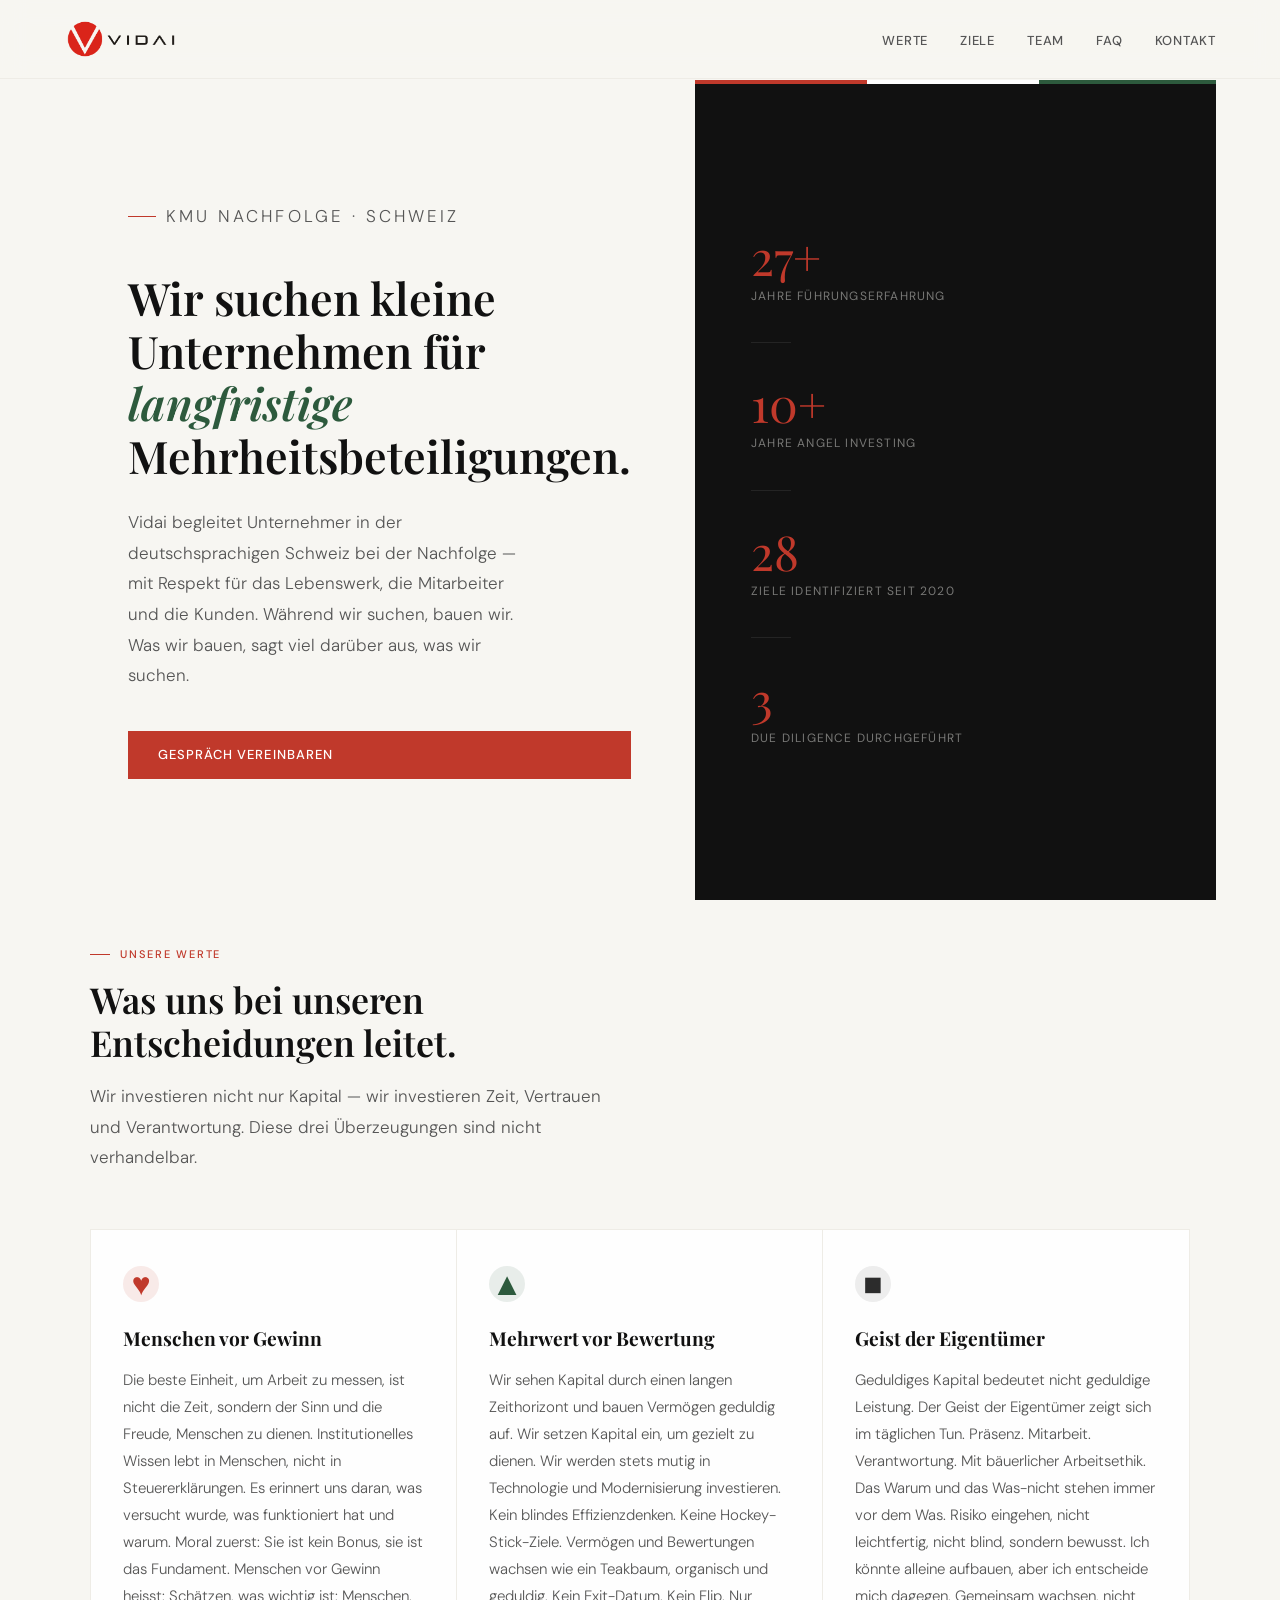
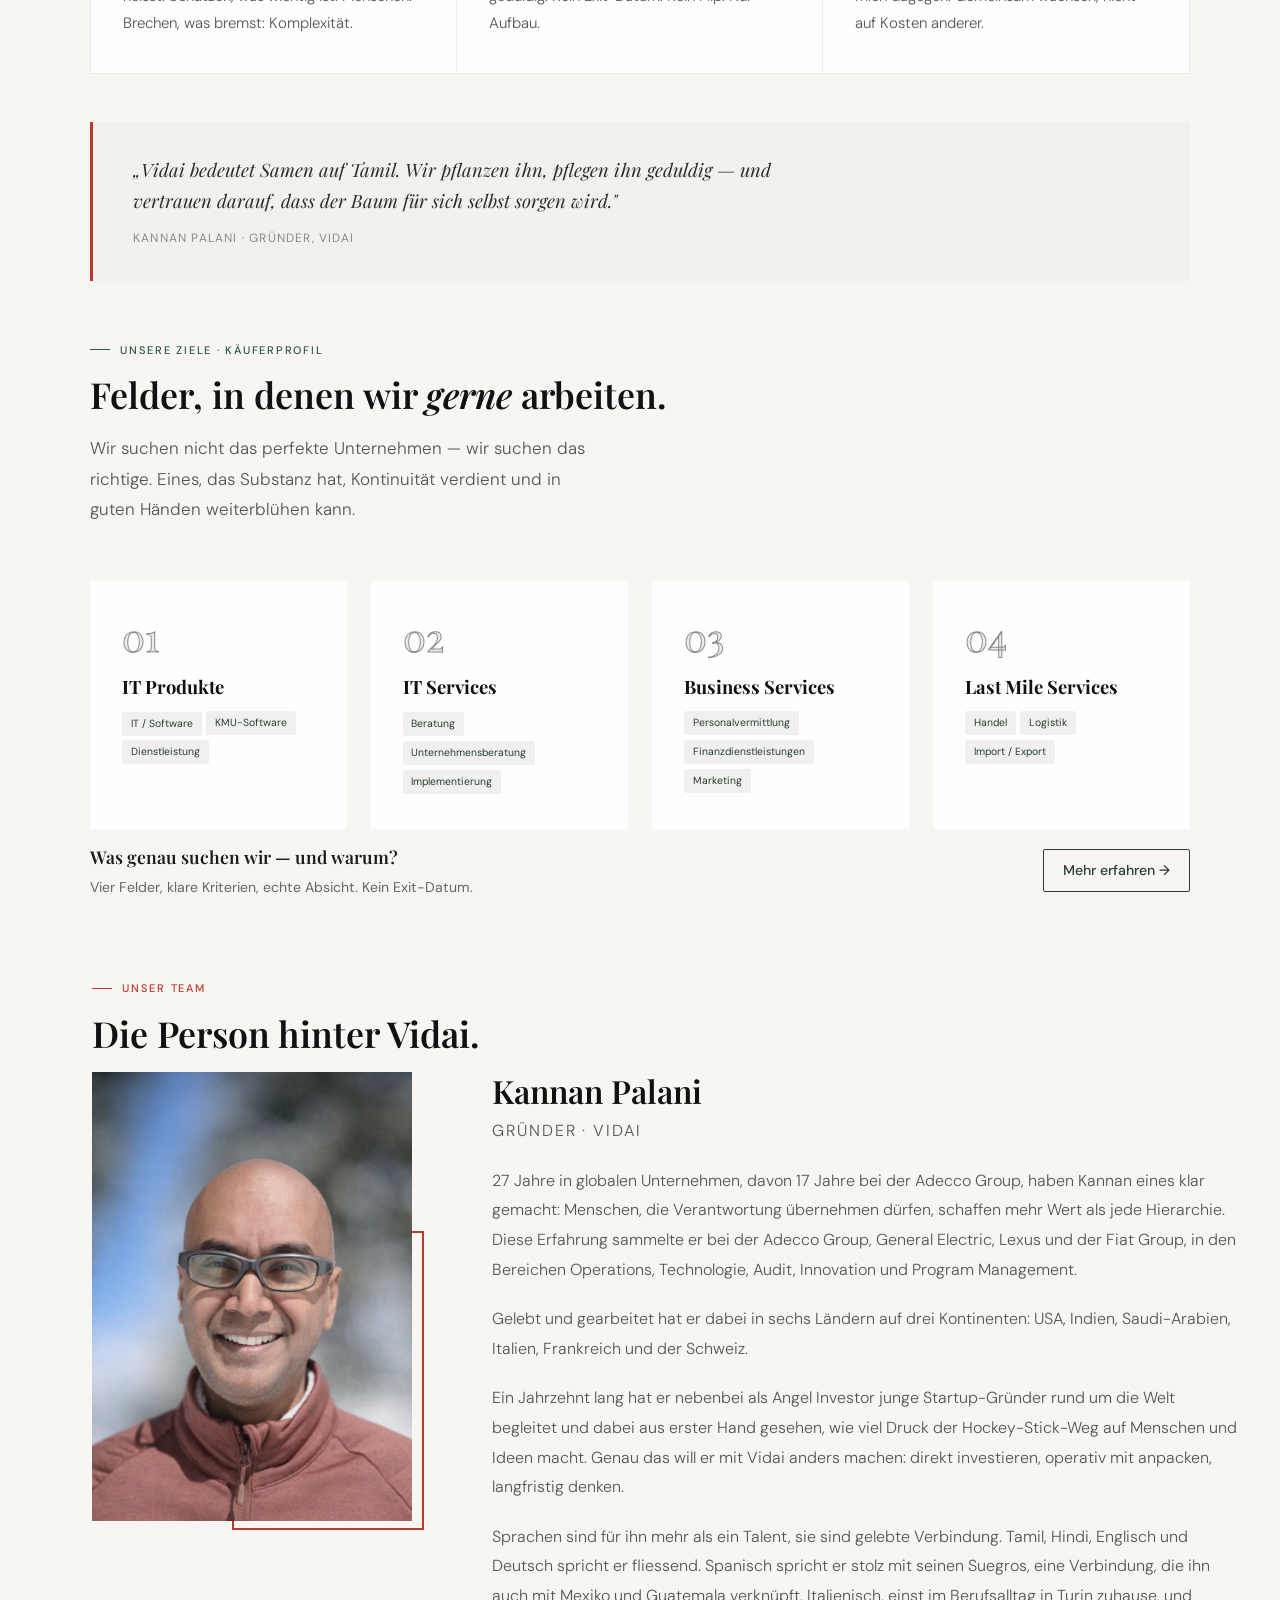
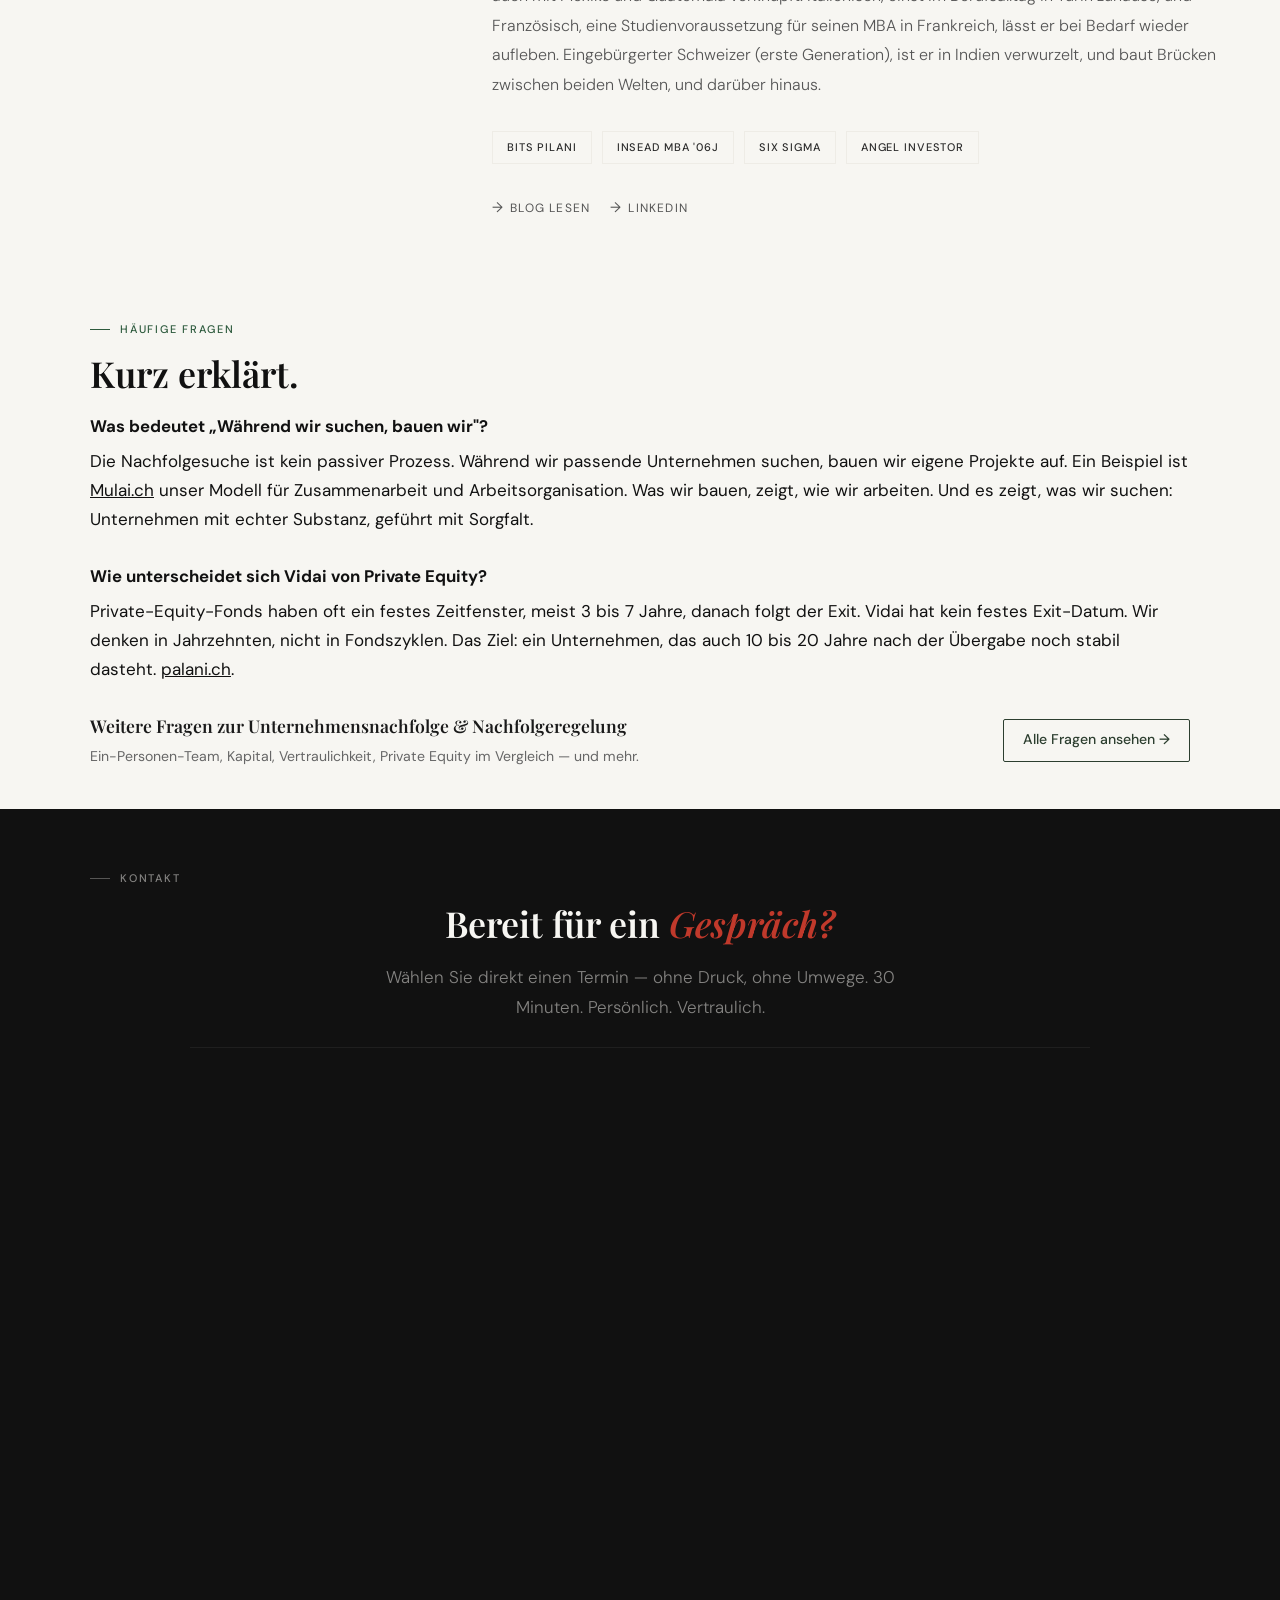
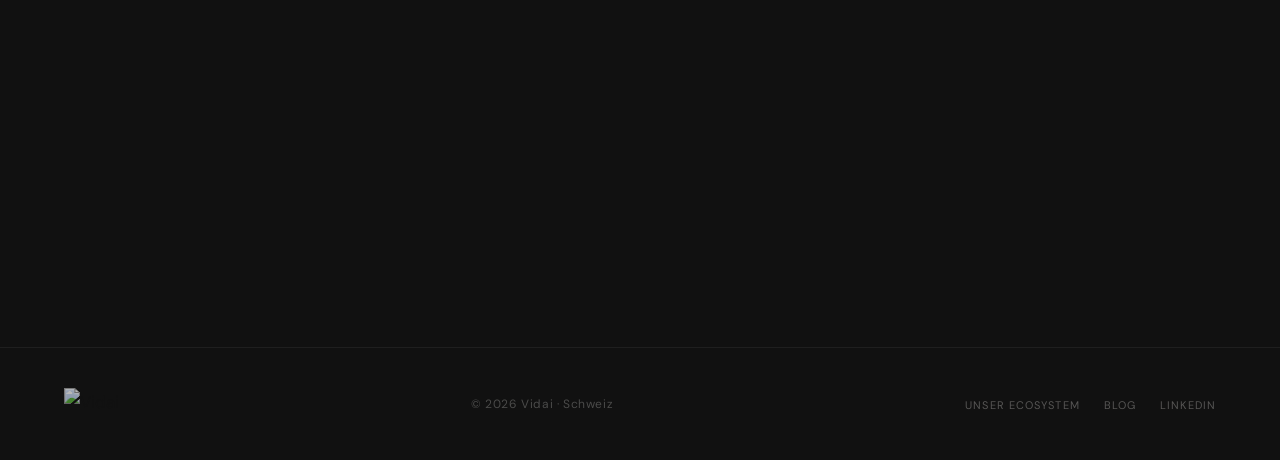
==== commit d5109e61: "Add files via upload" ====
--- a/index.html
+++ b/index.html
@@ -405,7 +405,7 @@
       <div class="team-grid">
 
       <div class="team-portrait fade-up">
-      <img src="Kannan_Palani.jpg" alt="Kannan Palani" />
+      <img src="Kannan Palani.jpg" alt="Kannan Palani" />
       </div>
 
         <div class="team-bio fade-up">
--- a/assets/css/base.css
+++ b/assets/css/base.css
@@ -33,11 +33,15 @@
 
   /* Transitions */
   --ease:         0.2s ease;
+
+  /* Fixed nav height — used to offset anchor scrolling */
+  --nav-height:   80px;
 }
 
 /* ── RESET ── */
 html {
   scroll-behavior: smooth;
+  scroll-padding-top: var(--nav-height);
   -webkit-font-smoothing: antialiased;
 }
 
@@ -163,6 +167,10 @@
 
 /* ── RESPONSIVE ── */
 @media (max-width: 768px) {
+  :root {
+    --nav-height: 74px;
+  }
+
   section {
     padding: var(--pad-mobile);
   }
--- a/assets/css/hero.css
+++ b/assets/css/hero.css
@@ -4,10 +4,12 @@
    ============================================================ */
 
 #home {
+  background: var(--white);
   min-height: 100vh;
   display: grid;
   grid-template-columns: 1fr 1fr;
   padding-top: 80px;
+  padding-bottom: 0px;
 }
 
 /* ── LEFT PANEL ── */
--- a/assets/css/werte.css
+++ b/assets/css/werte.css
@@ -5,6 +5,9 @@
 
 #werte {
   background: var(--white);
+  padding-top: 45px;
+  padding-bottom: 40px;
+  
 }
 
 .werte-grid {
--- a/assets/css/ziele.css
+++ b/assets/css/ziele.css
@@ -4,12 +4,14 @@
    ============================================================ */
 
 #ziele {
-  background: var(--light);
+  padding-top: 20px;
+  padding-bottom: 30px;
+  background: var(--white);
 }
 
 .ziele-grid {
   display: grid;
-  grid-template-columns: repeat(3, 1fr);
+  grid-template-columns: repeat(4, 1fr);
   gap: 24px;
 }
 
@@ -51,7 +53,7 @@
 /* ── RESPONSIVE ── */
 @media (max-width: 768px) {
   .ziele-grid {
-    grid-template-columns: 1fr;
+    grid-template-columns: repeat(2, 1fr);
     gap: 16px;
   }
 }
--- a/assets/css/team.css
+++ b/assets/css/team.css
@@ -4,14 +4,21 @@
    ============================================================ */
 
 #team {
+  padding-right: 10px;
+  padding-top: 50px;
   background: var(--white);
+}
+
+/* Team section content area is wider than the site's standard 1100px container */
+#team .section-inner {
+  max-width: 1150px;
 }
 
 .team-grid {
   display: grid;
   grid-template-columns: 320px 1fr;
   gap: 80px;
-  align-items: start;
+  align-items: stretch;
 }
 
 /* ── PORTRAIT ── */
@@ -21,7 +28,7 @@
 
 .team-portrait img {
   width: 100%;
-  aspect-ratio: 3/4;
+  height: 60%;
   object-fit: cover;
   filter: grayscale(20%);
 }
@@ -29,10 +36,10 @@
 .team-portrait::after {
   content: '';
   position: absolute;
-  bottom: -12px;
+  bottom: 290px;
   right: -12px;
   width: 60%;
-  height: 60%;
+  height: 40%;
   border: 2px solid var(--red);
   z-index: -1;
 }
@@ -63,7 +70,7 @@
   font-weight: 300;
   line-height: 1.85;
   margin-bottom: 20px;
-  max-width: 540px;
+  max-width: 100%;
 }
 
 /* ── CREDENTIALS ── */
@@ -123,6 +130,11 @@
     max-width: 260px;
   }
 
+  .team-portrait img {
+    height: auto;
+    aspect-ratio: 3/4;
+  }
+
   .team-portrait::after {
     display: none;
   }
--- a/assets/css/faq.css
+++ b/assets/css/faq.css
@@ -0,0 +1,5 @@
+#faq {
+    background: var(--white);
+    padding-top: 0px;
+    padding-bottom: 40px;
+}
--- a/assets/css/footer.css
+++ b/assets/css/footer.css
@@ -47,6 +47,59 @@
   color: rgba(247,246,242,0.7);
 }
 
+/* ── ECOSYSTEM HOVER SUBMENU ── */
+.footer-ecosystem {
+  position: relative;
+}
+
+.ecosystem-submenu {
+  position: absolute;
+  bottom: 100%;
+  left: 50%;
+  transform: translateX(-50%) translateY(8px);
+  margin: 0 0 12px;
+  padding: 12px 0;
+  list-style: none;
+  background: var(--black);
+  border: 1px solid rgba(255,255,255,0.06);
+  border-radius: 6px;
+  min-width: 140px;
+  display: flex;
+  flex-direction: column;
+  gap: 12px;
+  opacity: 0;
+  visibility: hidden;
+  pointer-events: none;
+  transition: opacity var(--ease), transform var(--ease), visibility var(--ease);
+  z-index: 20;
+}
+
+.footer-ecosystem.is-open .ecosystem-submenu {
+  opacity: 1;
+  visibility: visible;
+  pointer-events: auto;
+  transform: translateX(-50%) translateY(0);
+}
+
+.ecosystem-submenu li {
+  padding: 0 20px;
+  text-align: center;
+}
+
+.ecosystem-submenu a {
+  font-size: 11px;
+  letter-spacing: 0.1em;
+  text-transform: uppercase;
+  color: rgba(247,246,242,0.3);
+  text-decoration: none;
+  transition: color var(--ease);
+  white-space: nowrap;
+}
+
+.ecosystem-submenu a:hover {
+  color: rgba(247,246,242,0.7);
+}
+
 /* ── RESPONSIVE ── */
 @media (max-width: 768px) {
   footer {
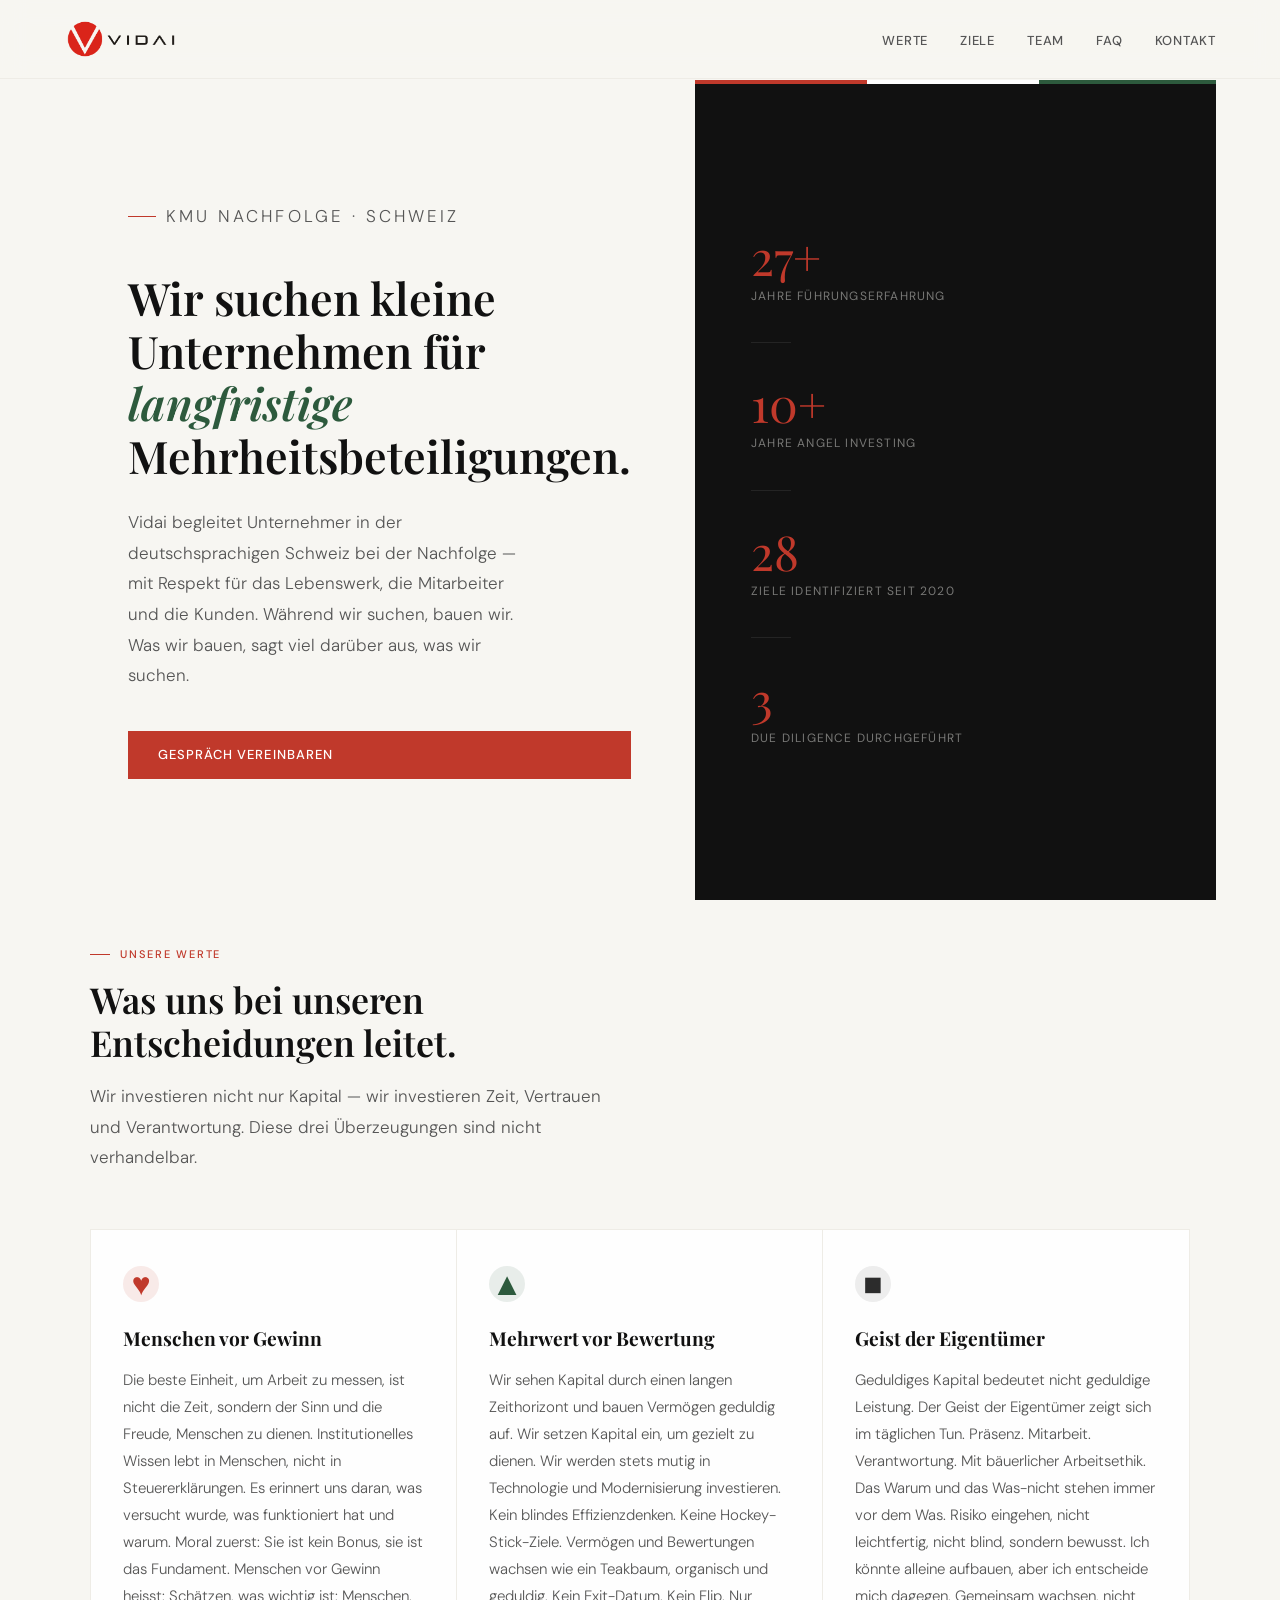
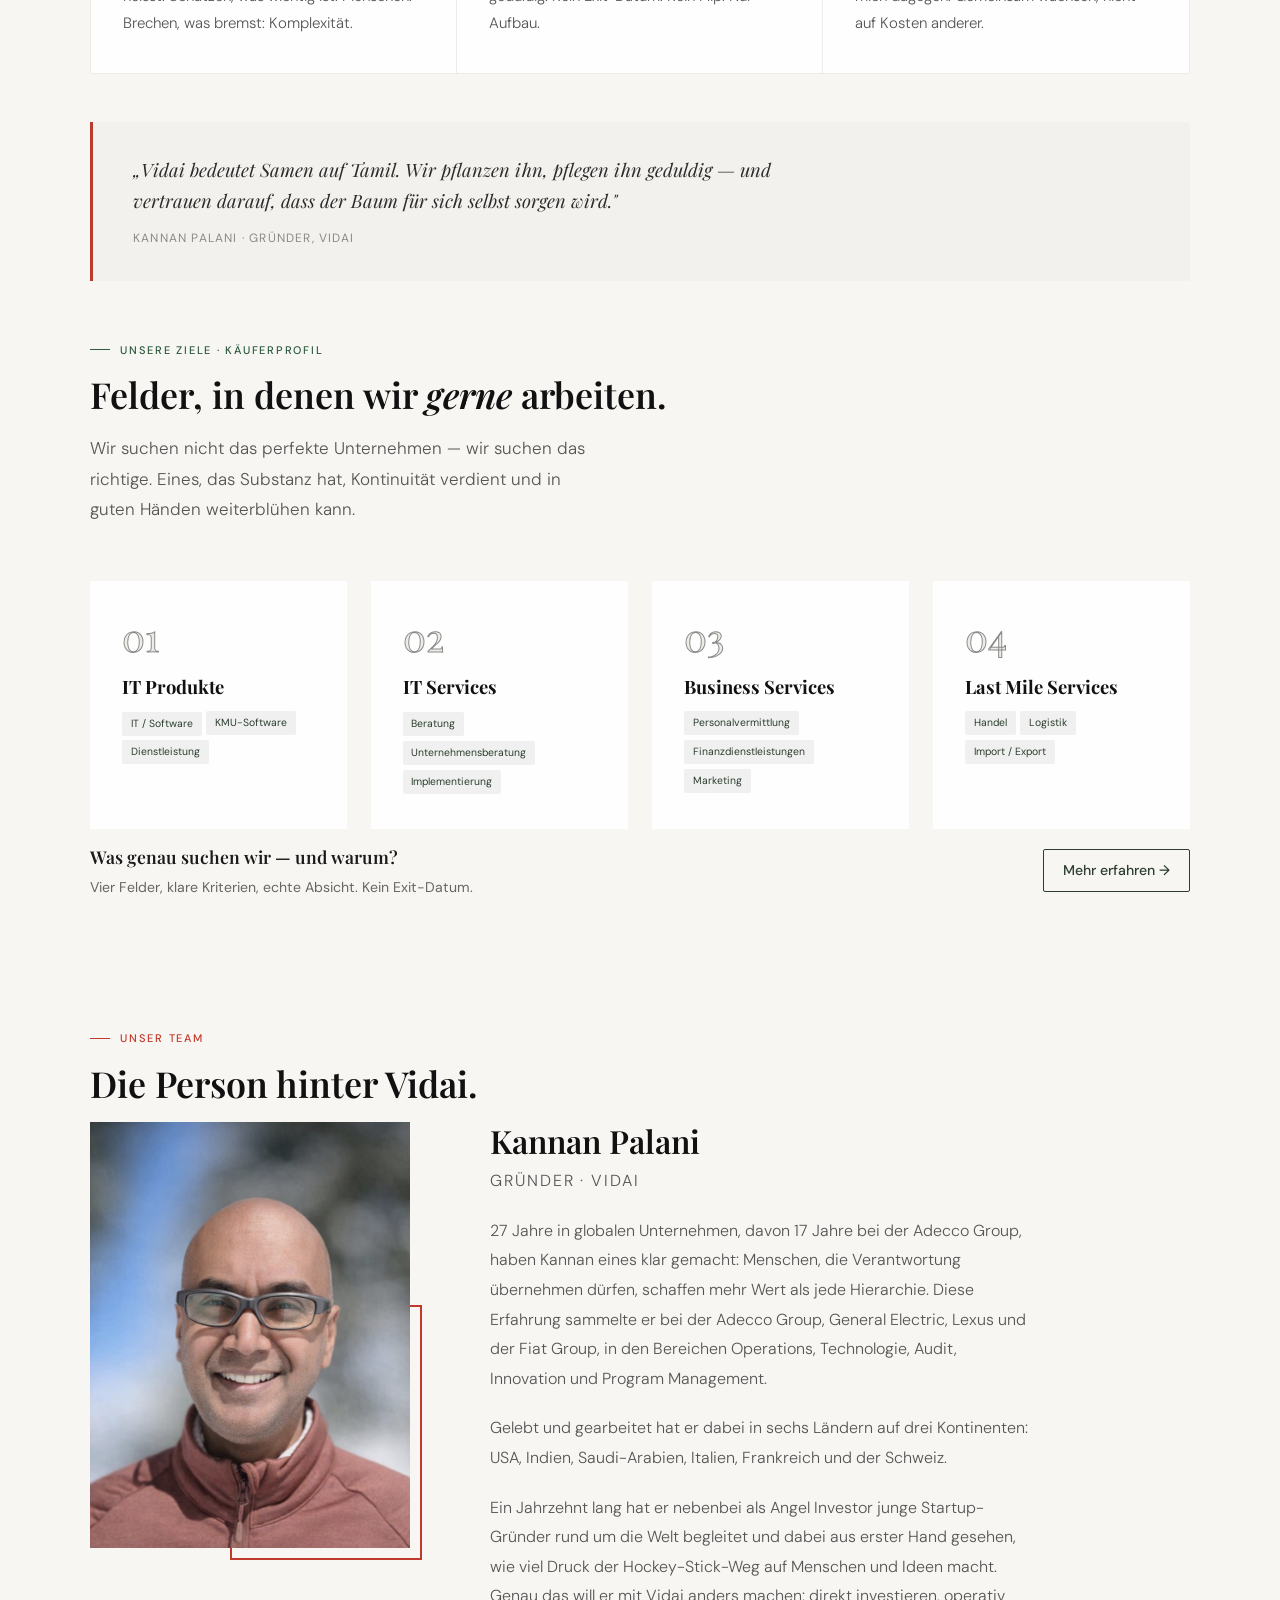
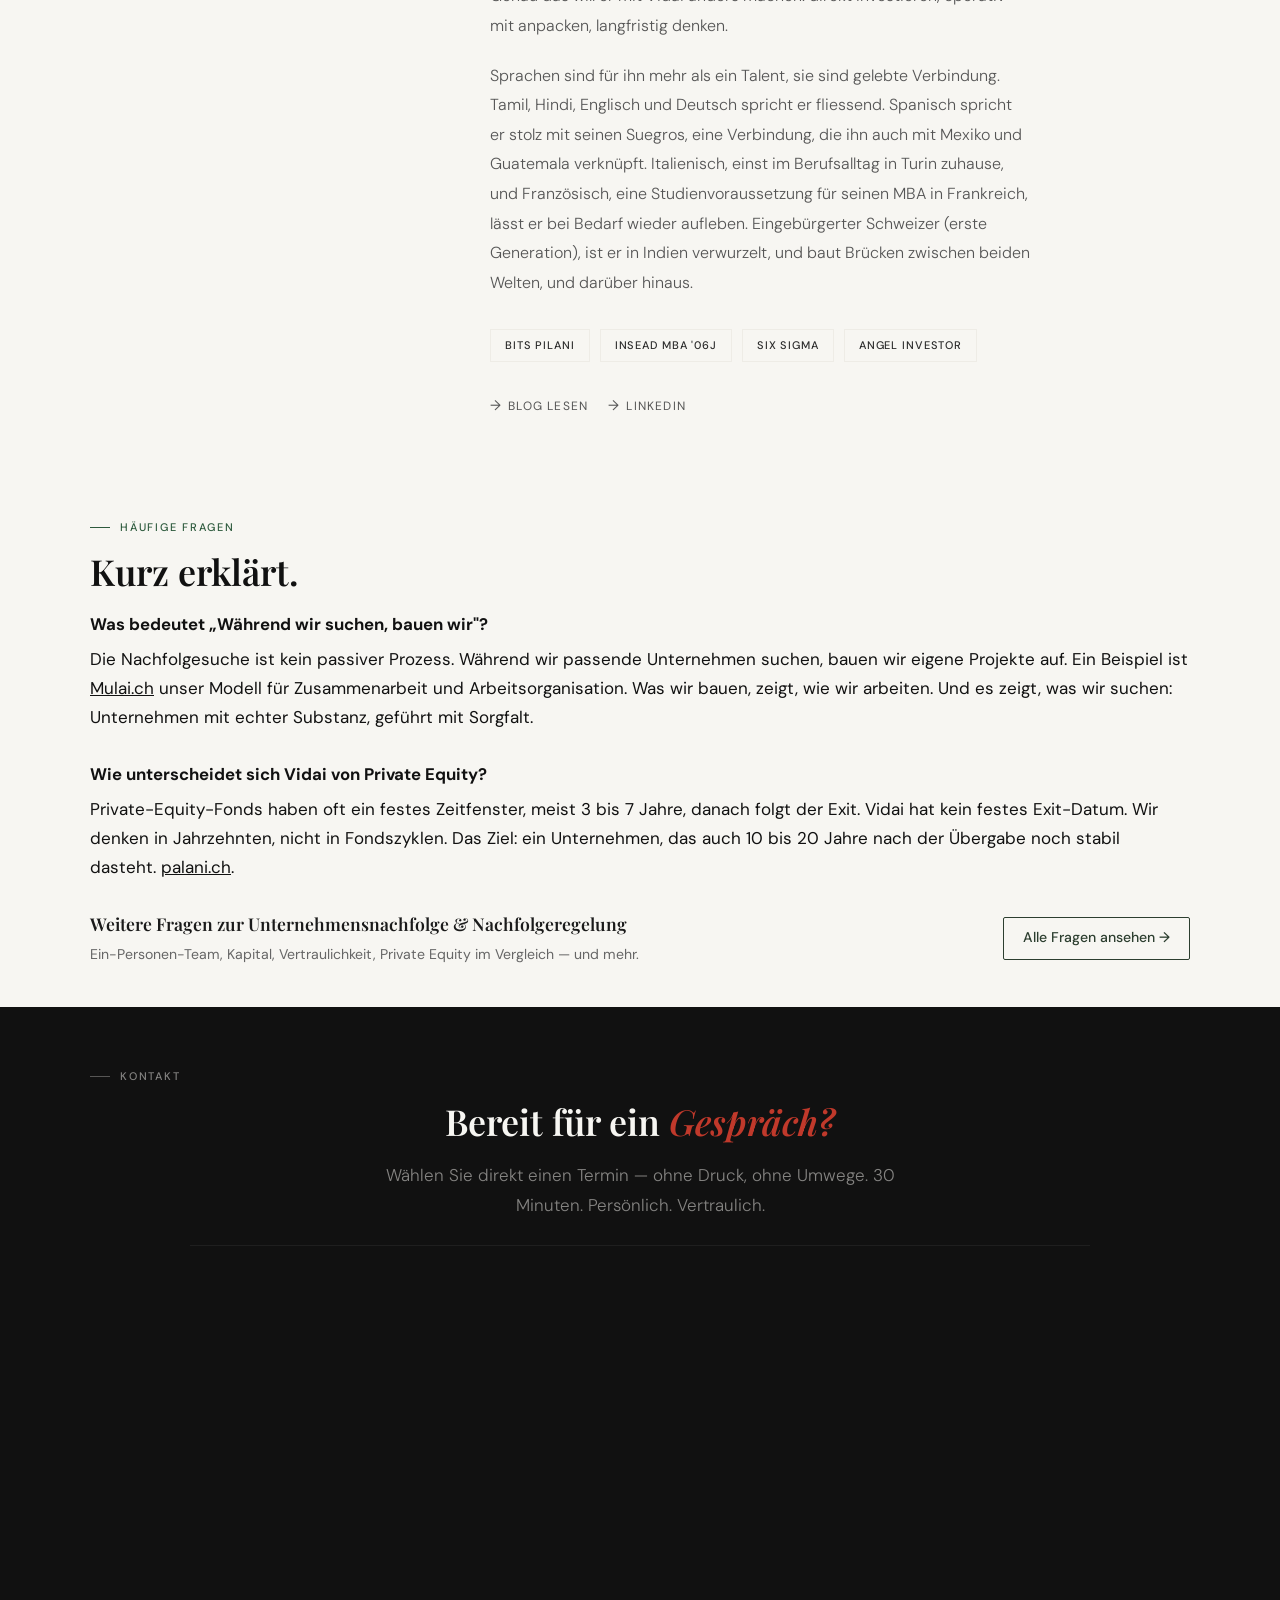
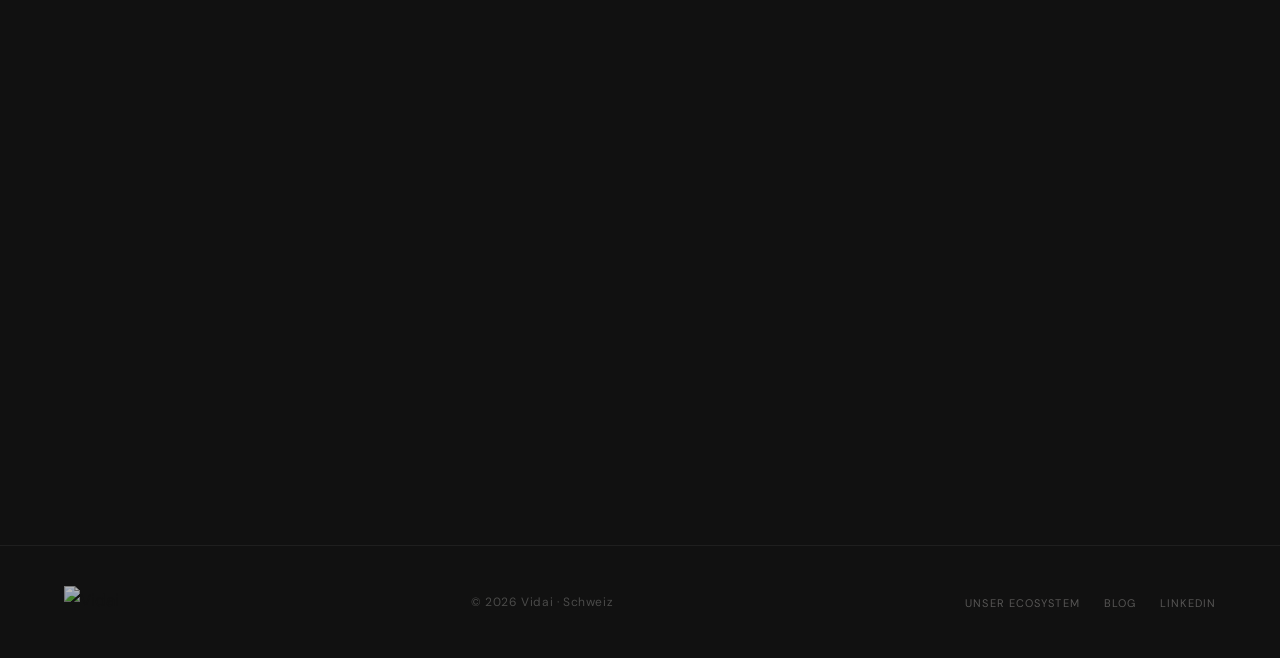
==== commit f1503c57: "Add files via upload" ====
--- a/index.html
+++ b/index.html
@@ -31,15 +31,16 @@
   "@context": "https://schema.org",
   "@graph": [
     {
-      "@type": "ProfessionalService",
+      "@type": "FinancialService",
+      "additionalType": "https://www.wikidata.org/wiki/Q7441676",
       "@id": "https://vidai.ch/#organization",
       "name": "Vidai",
       "alternateName": "Vidai KMU Nachfolge",
       "url": "https://vidai.ch",
       "logo": "https://vidai.ch/vidai-logo.png",
       "image": "https://vidai.ch/vidai-logo.png",
-      "description": "Vidai begleitet Unternehmer in der deutschsprachigen Schweiz bei der Nachfolge — mit Respekt für das Lebenswerk, die Mitarbeiter und die Kunden. Langfristige Mehrheitsbeteiligungen. Kein Exit-Datum. Kein Flip.",
-      "slogan": "KMU Nachfolge Schweiz — Langfristig. Wertorientiert. Operativ.",
+      "description": "Vidai ist ein Search Fund und Investmentvehikel, das Unternehmer in der deutschsprachigen Schweiz bei der Nachfolge begleitet — mit Respekt für das Lebenswerk, die Mitarbeiter und die Kunden. Langfristige Mehrheitsbeteiligungen. Kein Exit-Datum. Kein Flip.",
+      "slogan": "Search Fund für KMU Nachfolge Schweiz — Langfristig. Wertorientiert. Operativ.",
       "foundingDate": "2020",
       "founder": {
         "@type": "Person",
@@ -66,14 +67,19 @@
         "addressRegion": "Schweiz"
       },
       "serviceType": [
-        "KMU Nachfolge",
+        "Search Fund",
+        "Investmentvehikel",
+        "Unternehmerische Holding",
         "Nachfolgeregelung Schweiz",
+        "Mehrheitsbeteiligung",
         "Unternehmensverkauf",
-        "Mehrheitsbeteiligung",
         "Due Diligence",
         "Angel Investing"
       ],
       "knowsAbout": [
+        "Search Fund",
+        "Investmentvehikel",
+        "Unternehmerische Holding",
         "KMU Nachfolge",
         "Nachfolgeregelung Schweiz",
         "Unternehmensverkauf",
--- a/assets/css/team.css
+++ b/assets/css/team.css
@@ -4,21 +4,14 @@
    ============================================================ */
 
 #team {
-  padding-right: 10px;
-  padding-top: 50px;
   background: var(--white);
-}
-
-/* Team section content area is wider than the site's standard 1100px container */
-#team .section-inner {
-  max-width: 1150px;
 }
 
 .team-grid {
   display: grid;
   grid-template-columns: 320px 1fr;
   gap: 80px;
-  align-items: stretch;
+  align-items: start;
 }
 
 /* ── PORTRAIT ── */
@@ -28,7 +21,7 @@
 
 .team-portrait img {
   width: 100%;
-  height: 60%;
+  aspect-ratio: 3/4;
   object-fit: cover;
   filter: grayscale(20%);
 }
@@ -36,10 +29,10 @@
 .team-portrait::after {
   content: '';
   position: absolute;
-  bottom: 290px;
+  bottom: -12px;
   right: -12px;
   width: 60%;
-  height: 40%;
+  height: 60%;
   border: 2px solid var(--red);
   z-index: -1;
 }
@@ -70,7 +63,7 @@
   font-weight: 300;
   line-height: 1.85;
   margin-bottom: 20px;
-  max-width: 100%;
+  max-width: 540px;
 }
 
 /* ── CREDENTIALS ── */
@@ -130,11 +123,6 @@
     max-width: 260px;
   }
 
-  .team-portrait img {
-    height: auto;
-    aspect-ratio: 3/4;
-  }
-
   .team-portrait::after {
     display: none;
   }
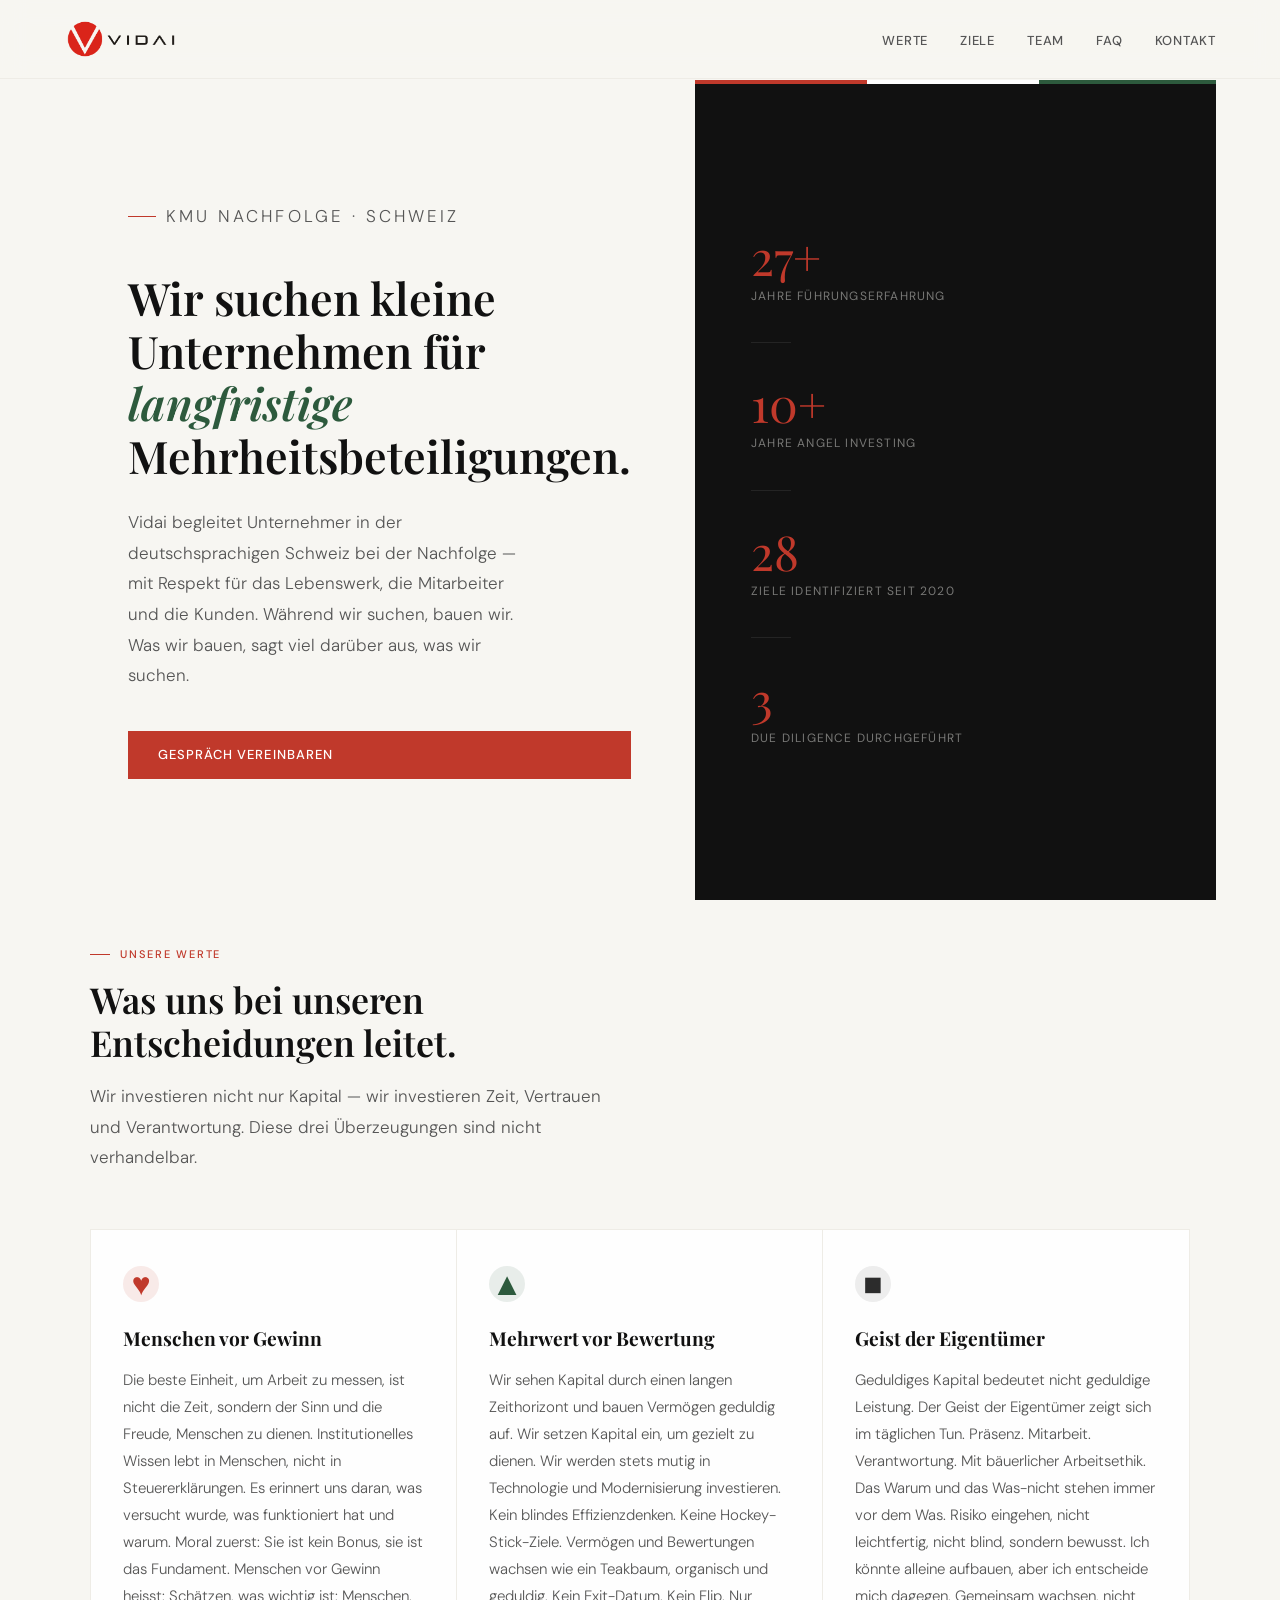
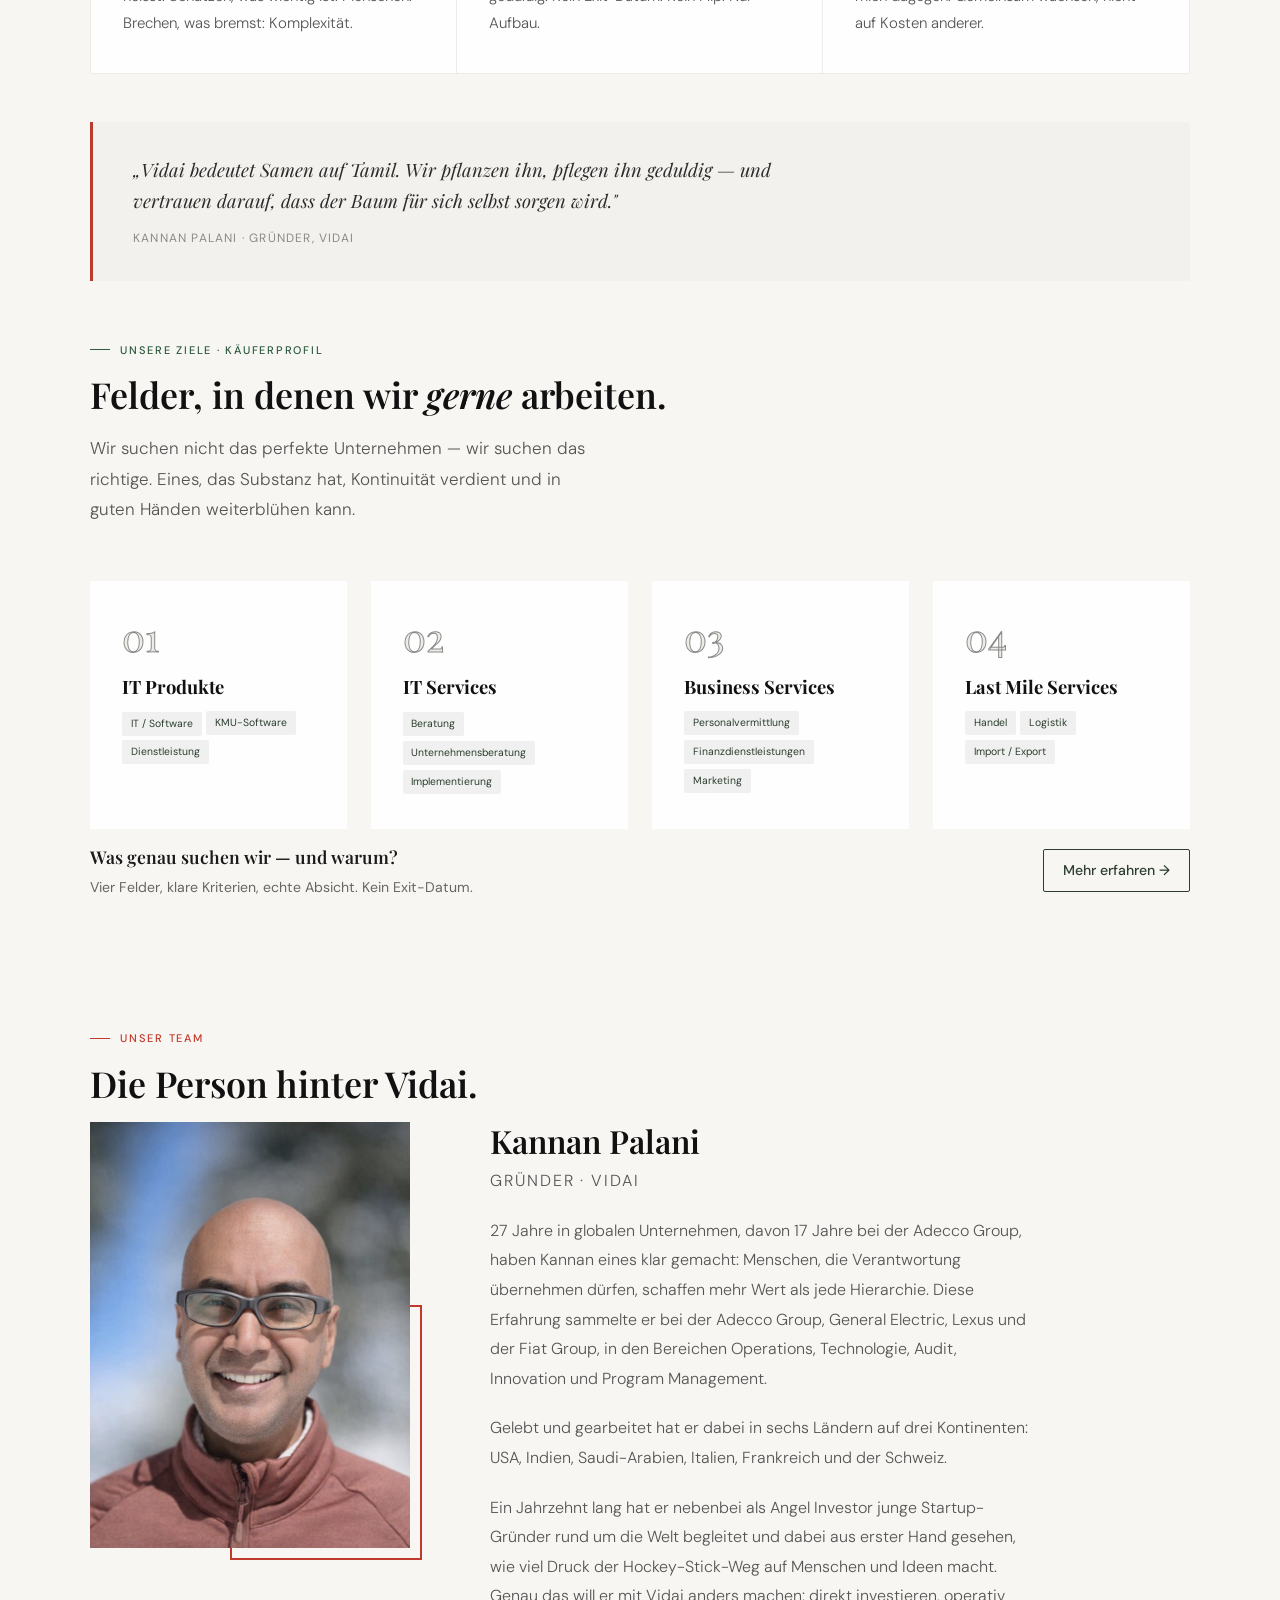
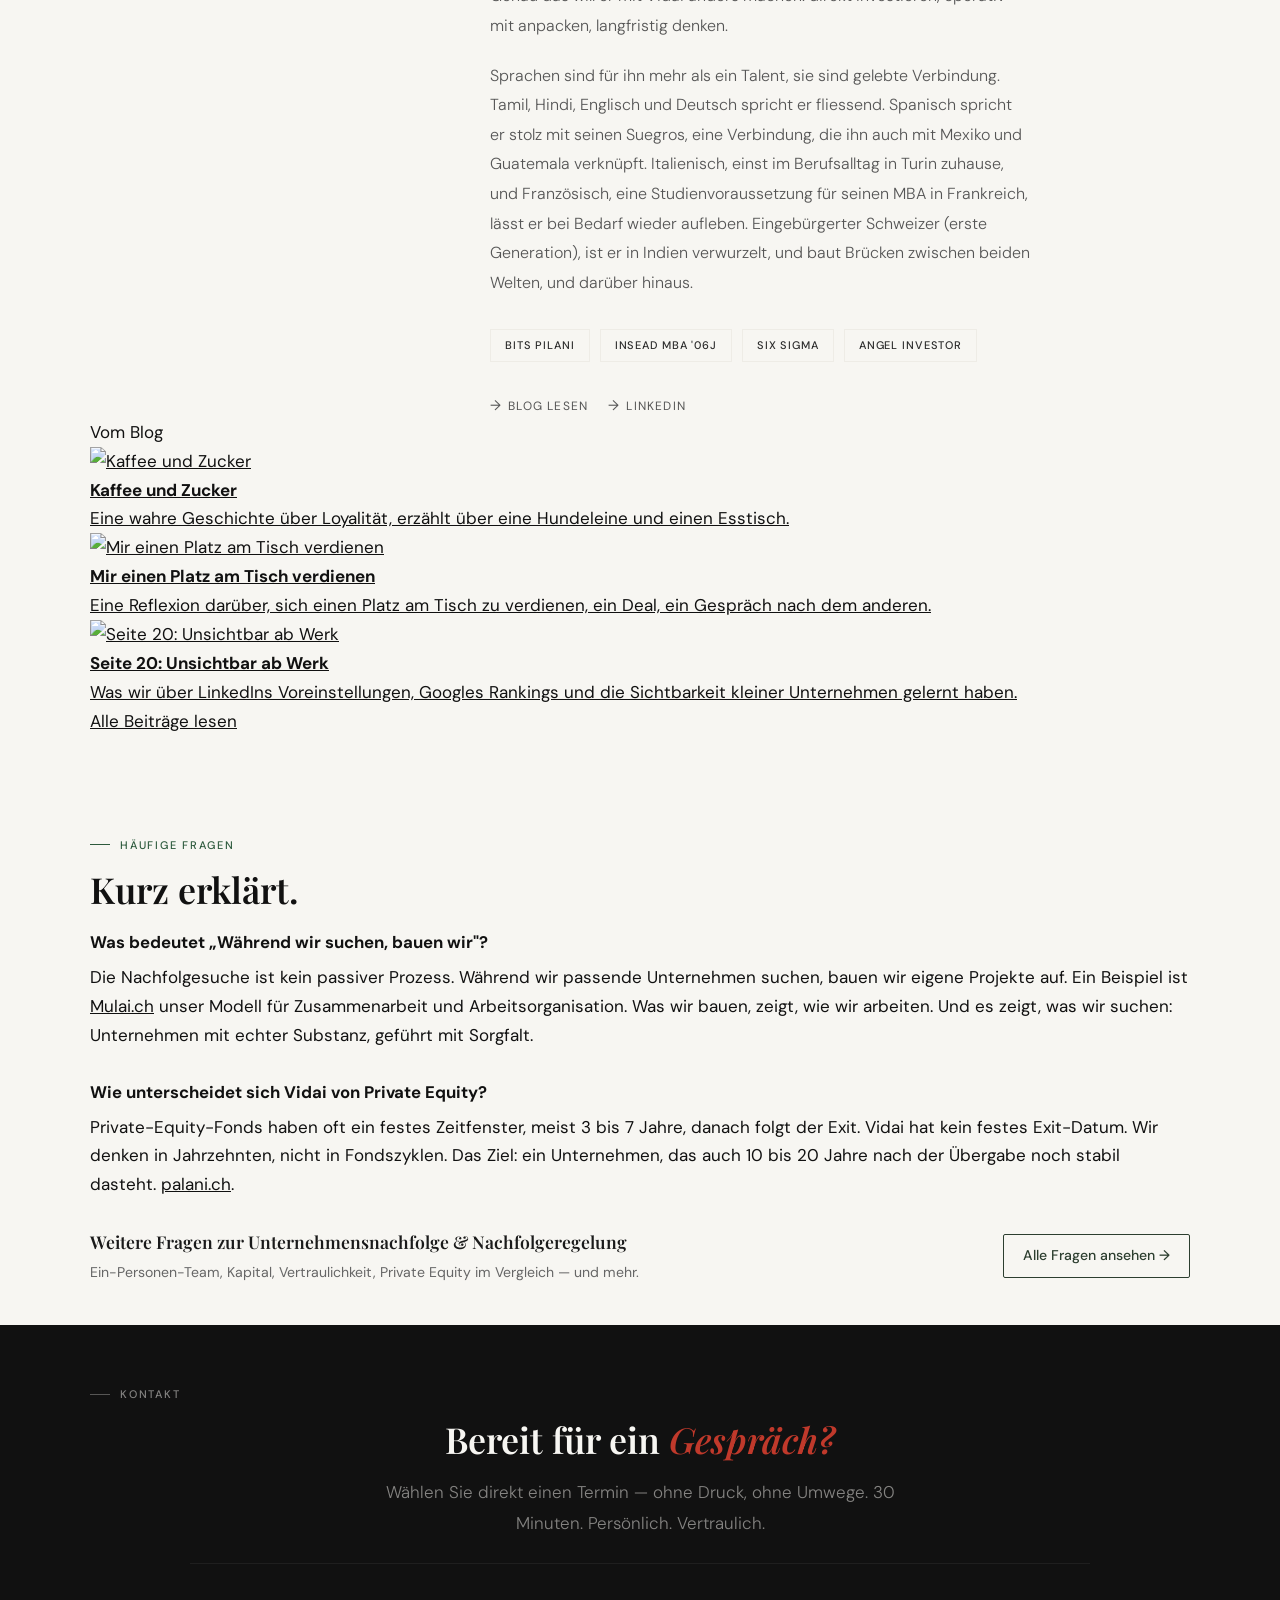
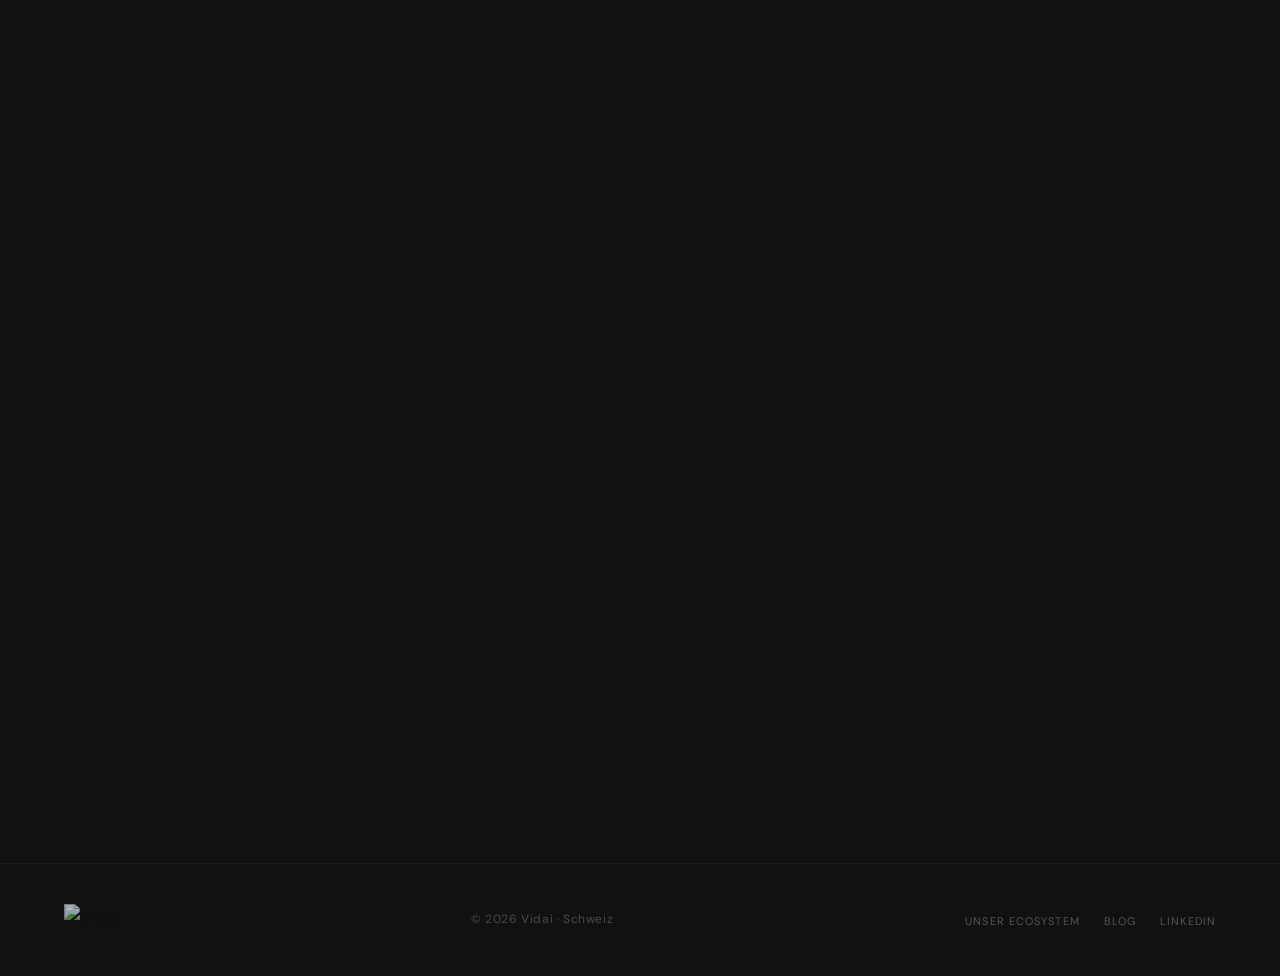
==== commit 5fbea7ef: "Add files via upload" ====
--- a/index.html
+++ b/index.html
@@ -110,6 +110,7 @@
   <link rel="stylesheet" href="assets/css/werte.css" />
   <link rel="stylesheet" href="assets/css/ziele.css" />
   <link rel="stylesheet" href="assets/css/team.css" />
+  <link rel="stylesheet" href="assets/css/team-blog.css" />
   <link rel="stylesheet" href="assets/css/faq.css" />
   <link rel="stylesheet" href="assets/css/kontakt.css" />
   <link rel="stylesheet" href="assets/css/footer.css" />
@@ -458,6 +459,45 @@
         </div>
 
       </div>
+
+      <div class="team-blog fade-up">
+        <p class="team-blog-label">Vom Blog</p>
+        <div class="team-blog-grid">
+
+          <a class="blog-card" href="https://www.palani.ch/de/post/kaapi-1" target="_blank" rel="noopener">
+            <div class="blog-card-img">
+              <img src="https://static.wixstatic.com/media/bee04f_8946561e3dea481182c206473fabefba~mv2.jpg/v1/fill/w_454,h_341,fp_0.50_0.50,q_90,enc_avif,quality_auto/bee04f_8946561e3dea481182c206473fabefba~mv2.webp" alt="Kaffee und Zucker" loading="lazy" />
+            </div>
+            <div class="blog-card-body">
+              <h4>Kaffee und Zucker</h4>
+              <p>Eine wahre Geschichte über Loyalität, erzählt über eine Hundeleine und einen Esstisch.</p>
+            </div>
+          </a>
+
+          <a class="blog-card" href="https://www.palani.ch/de/post/übergang" target="_blank" rel="noopener">
+            <div class="blog-card-img">
+              <img src="https://static.wixstatic.com/media/bee04f_fa7ed308c5914ceaa75e6e167220699a~mv2.jpeg/v1/fill/w_454,h_341,fp_0.50_0.50,q_90,enc_avif,quality_auto/bee04f_fa7ed308c5914ceaa75e6e167220699a~mv2.webp" alt="Mir einen Platz am Tisch verdienen" loading="lazy" />
+            </div>
+            <div class="blog-card-body">
+              <h4>Mir einen Platz am Tisch verdienen</h4>
+              <p>Eine Reflexion darüber, sich einen Platz am Tisch zu verdienen, ein Deal, ein Gespräch nach dem anderen.</p>
+            </div>
+          </a>
+
+          <a class="blog-card" href="https://www.palani.ch/de/post/sichtbar" target="_blank" rel="noopener">
+            <div class="blog-card-img">
+              <img src="https://static.wixstatic.com/media/bee04f_22ebb29e1938432d8c622c981194400f~mv2.jpeg/v1/fill/w_454,h_341,fp_0.50_0.50,q_90,enc_avif,quality_auto/bee04f_22ebb29e1938432d8c622c981194400f~mv2.webp" alt="Seite 20: Unsichtbar ab Werk" loading="lazy" />
+            </div>
+            <div class="blog-card-body">
+              <h4>Seite 20: Unsichtbar ab Werk</h4>
+              <p>Was wir über LinkedIns Voreinstellungen, Googles Rankings und die Sichtbarkeit kleiner Unternehmen gelernt haben.</p>
+            </div>
+          </a>
+
+        </div>
+        <a href="https://www.palani.ch/de/blog" class="team-blog-more" target="_blank" rel="noopener">Alle Beiträge lesen</a>
+      </div>
+
     </div>
   </section>
 
